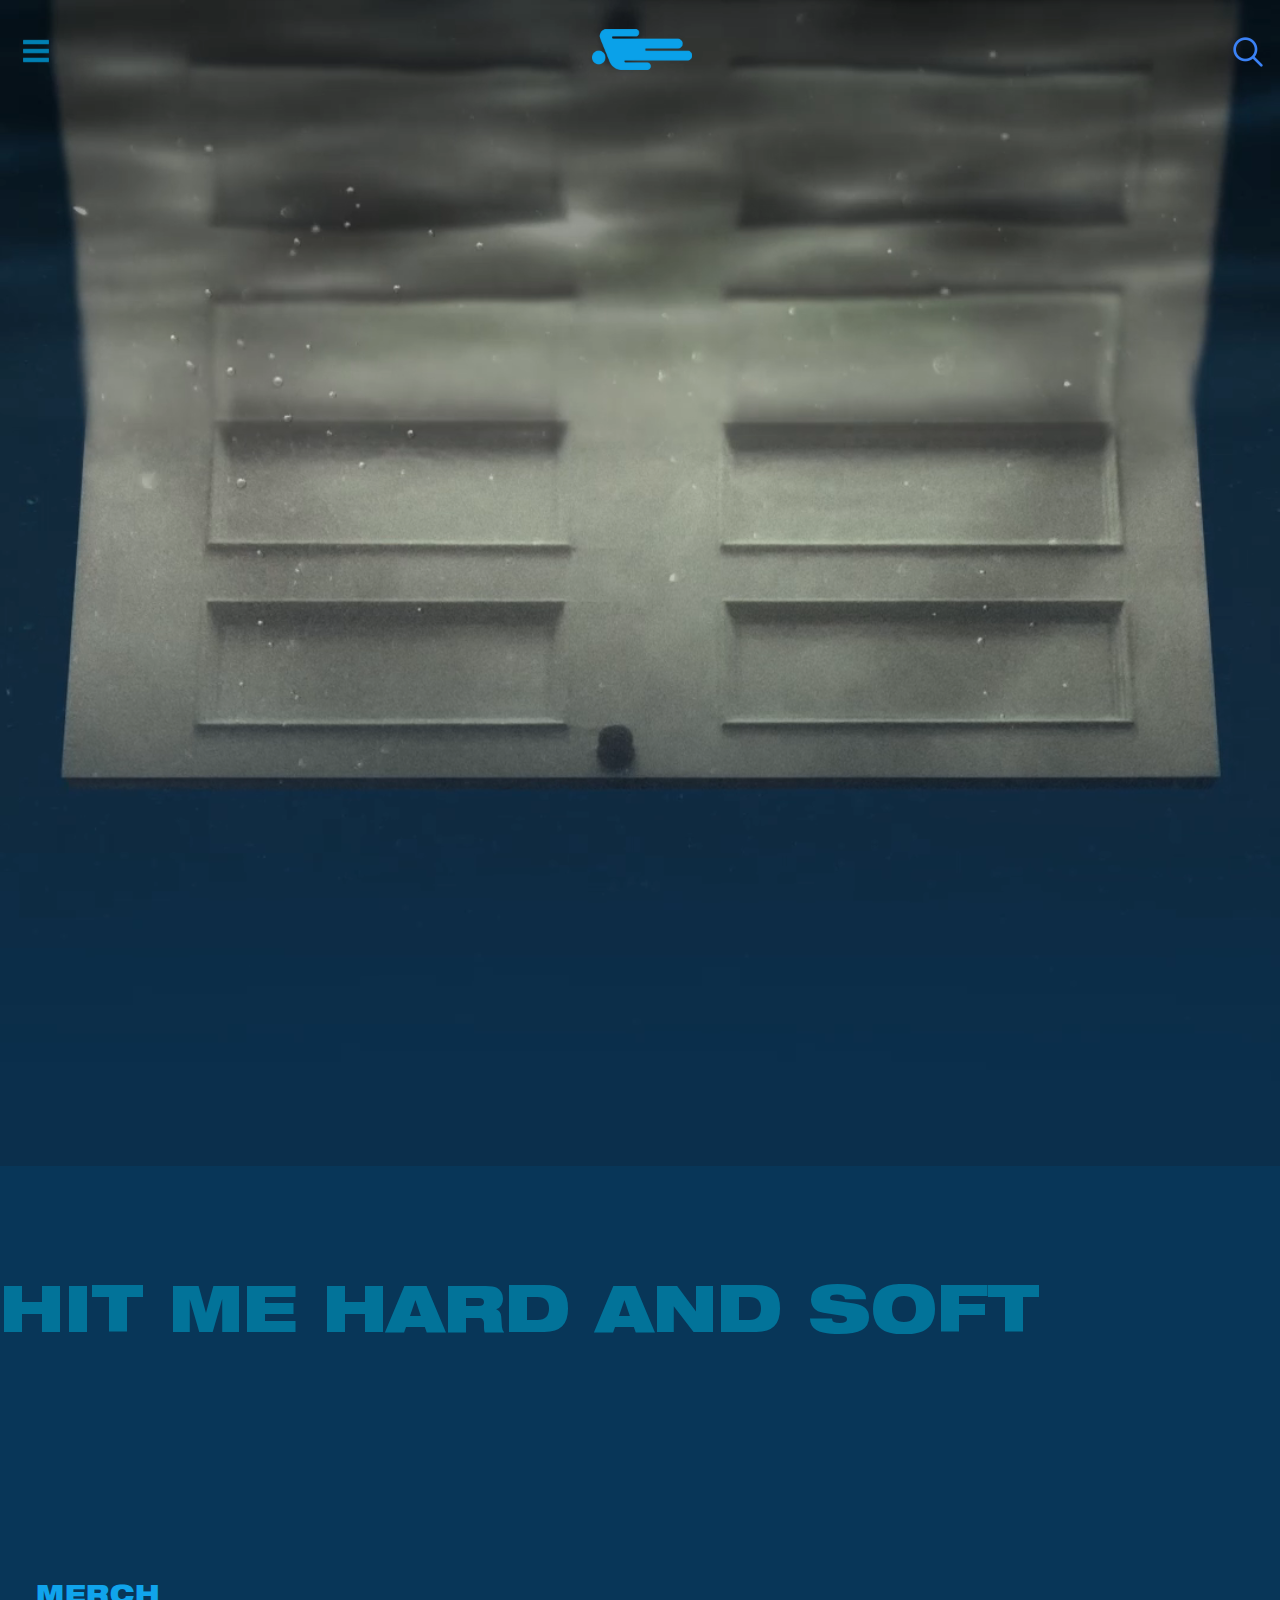
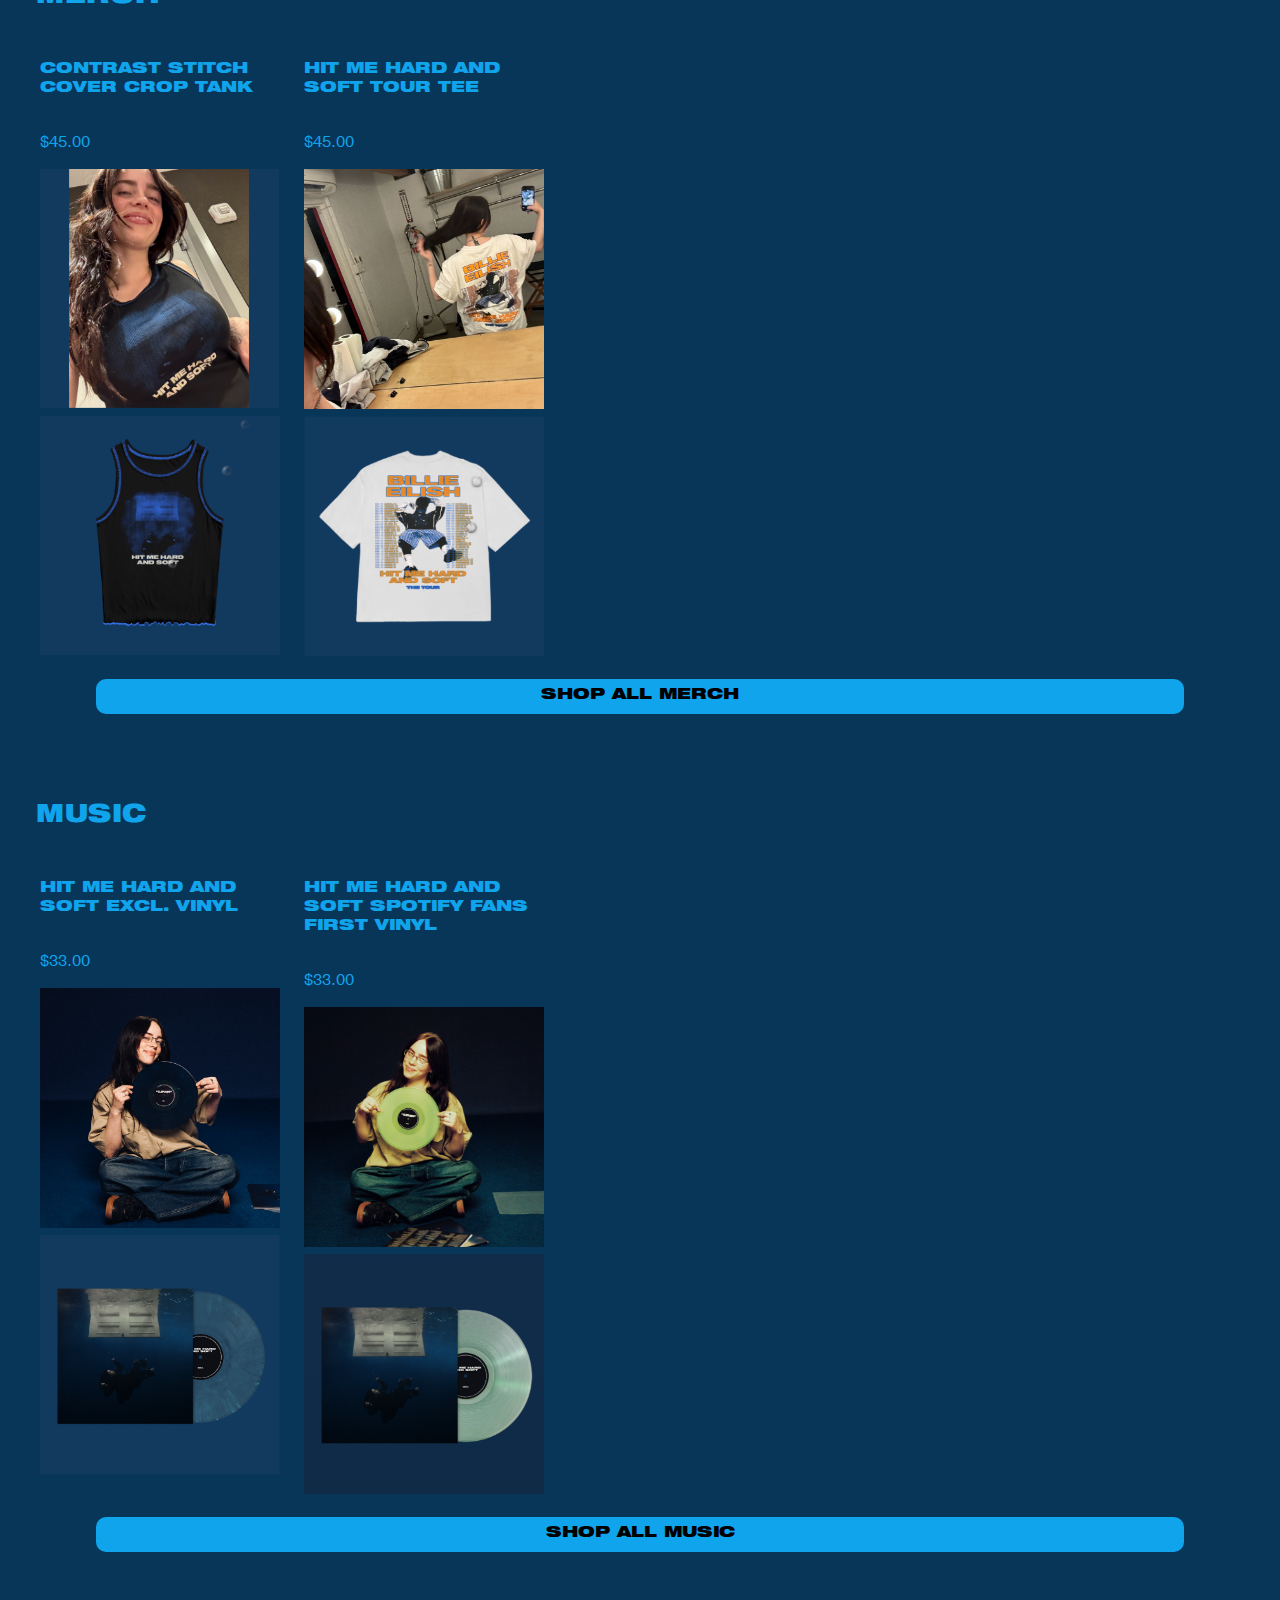
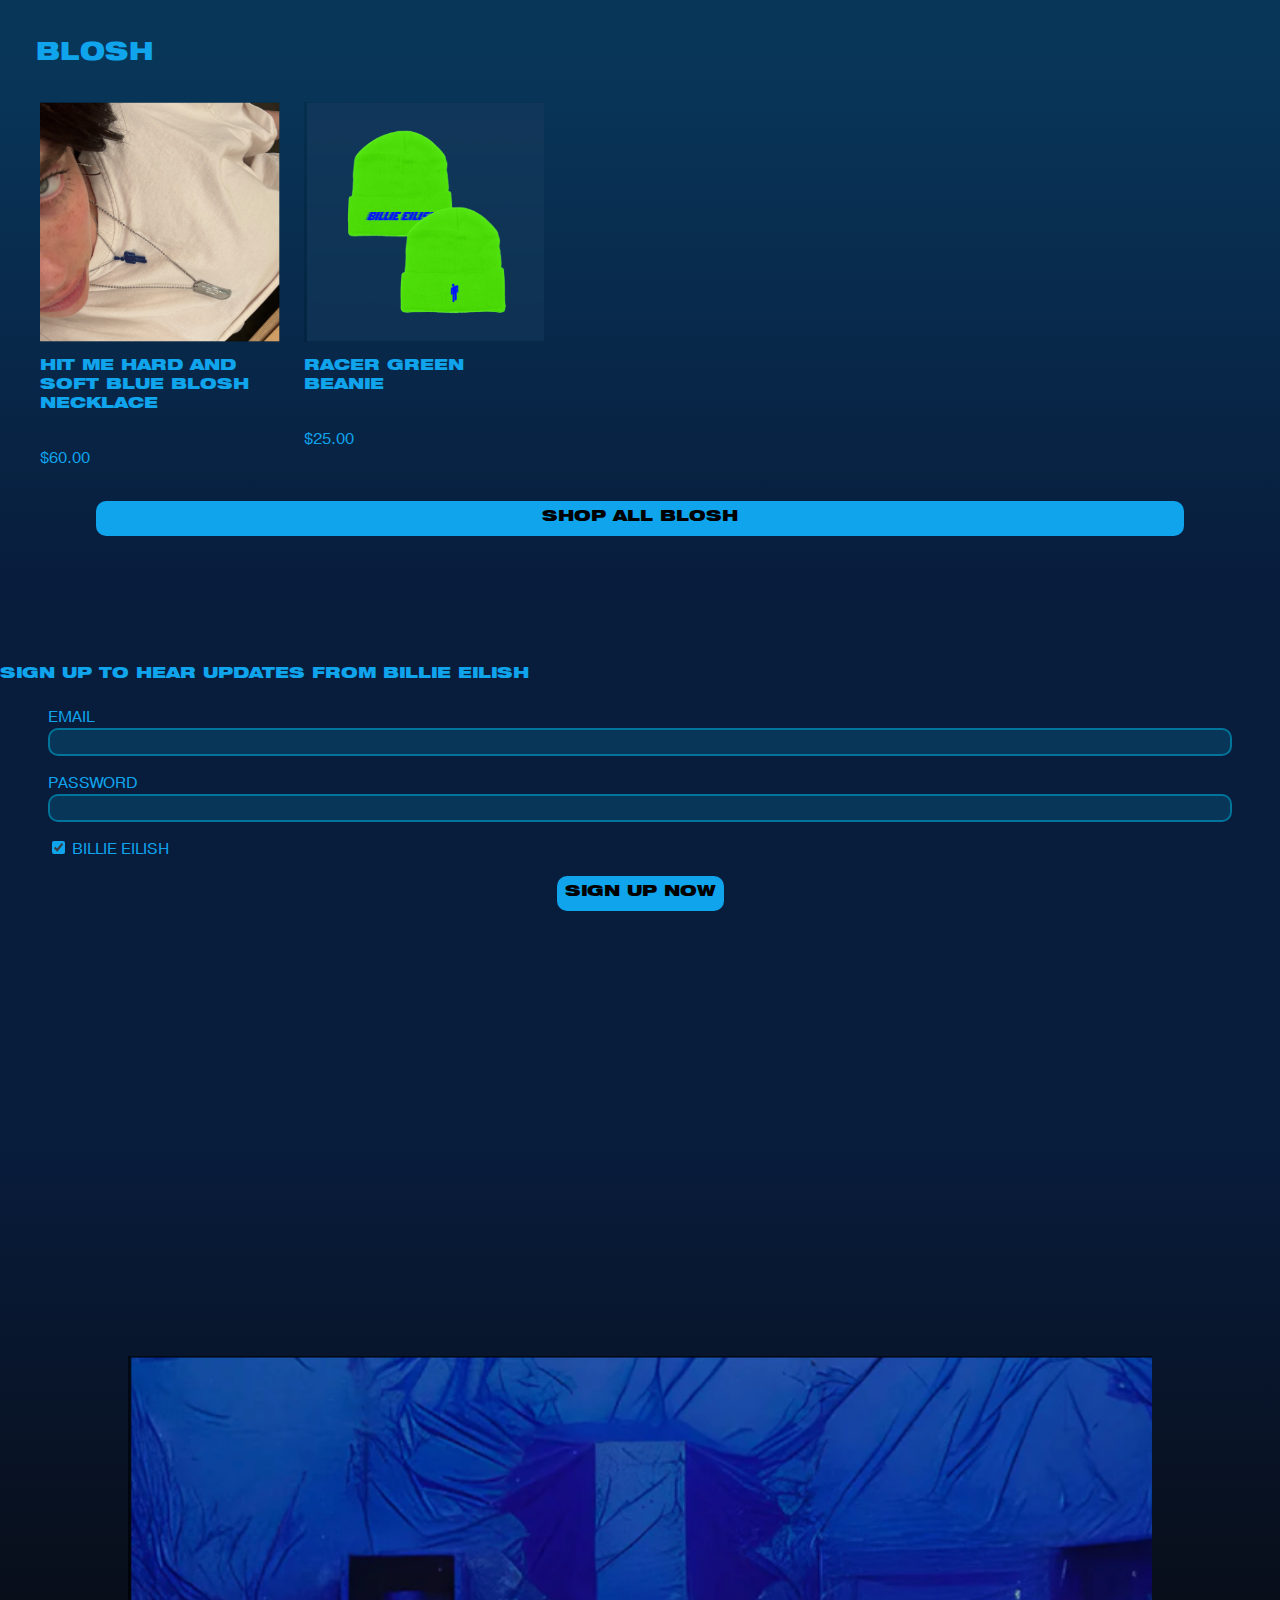
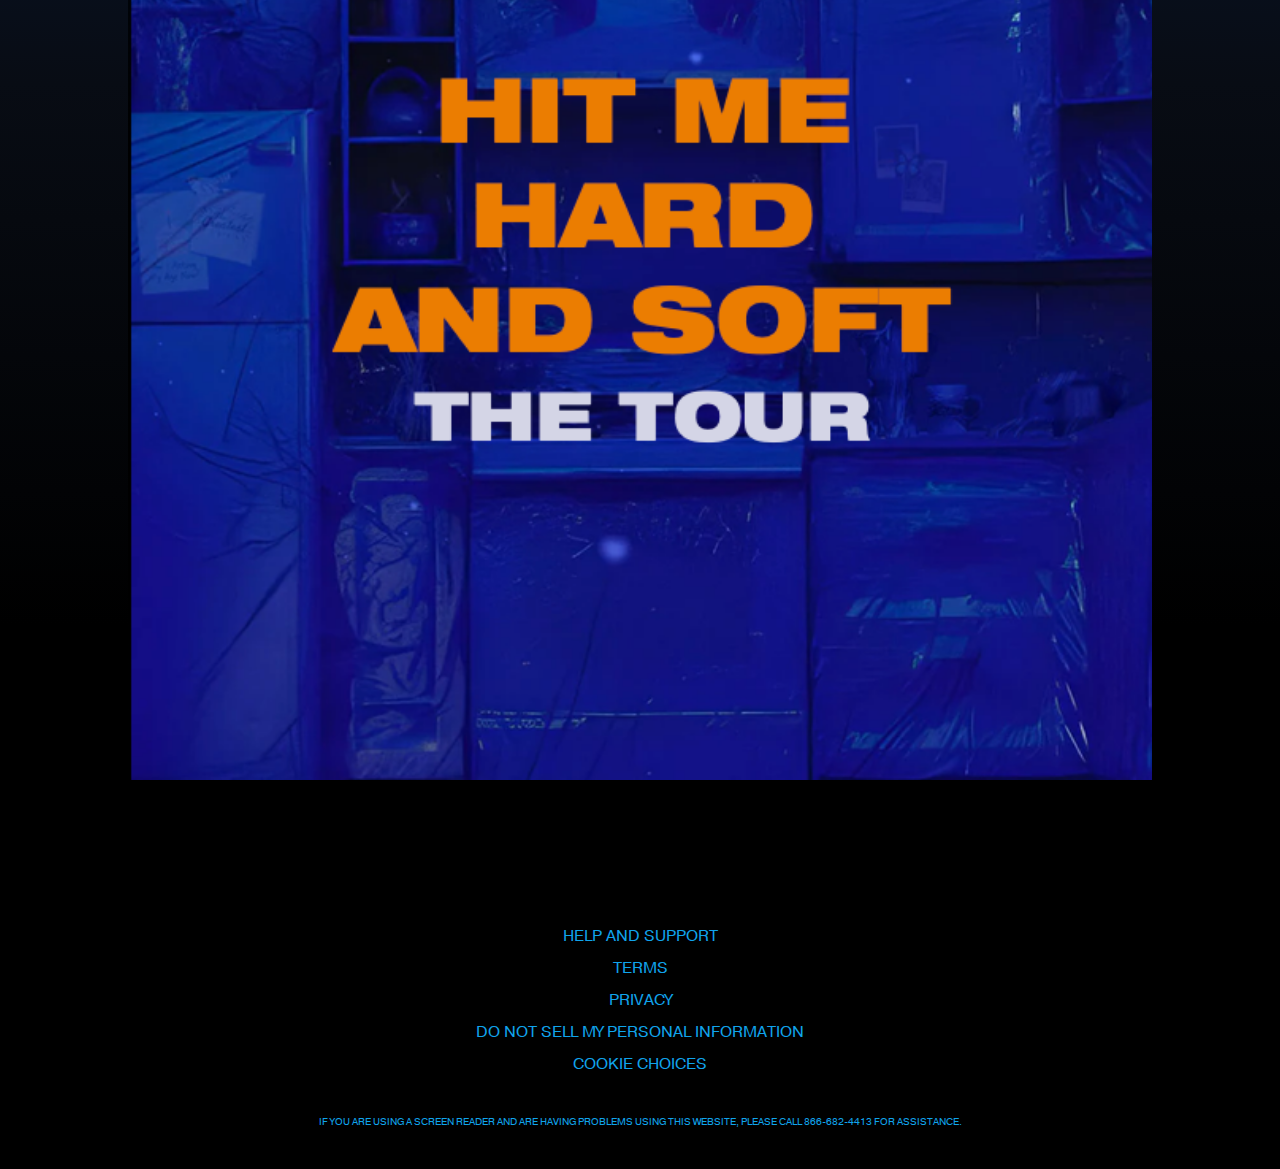
==== index.html @ c9eee94a "verbeteringen na de validator" ====
<!DOCTYPE html>
<html lang="en">
	
<head>
	<meta charset="UTF-8">
	<meta name="author" content="Giulietta Sipos">
	<meta name="viewport" content="width=device-width, initial-scale=1">
	
	<title>Billie Eilish | Store - Billie Eilish | Store</title>
	
	<link href="styles/style.css" rel="stylesheet">
	<link rel="icon" type="image/svg+xml" href="images/icons/logo2.png">
</head>

<body>
	<header>
		<a href="#"><h1> <img id="logo" src="images/icons/logo.png" alt="hello welcome to the website of billie eilish"> </h1></a>
		<button aria-hidden="true"><img src="images/icons/hamburger.png" alt="hamburger" /></button>
		<nav>
			 <button aria-hidden="true"><img src="images/icons/close.png" alt="close" /></button>
			 <ul>
				<li><a class="active">merch</a></li>
				<li><a class="#">music</a></li>
				<li><a class="#">collections</a></li>
				<li><a class="#">billie x nike</a></li>
				<li><a class="#">sustainability</a></li>
				<li><a class="#">tour</a></li>
				<li><a class="#">billie's kitchen</a></li>
				<li><a class="#">more</a></li>
				<li><a class="#">login</a></li>
				<li><a class="#">create account</a></li>
			 </ul>
		</nav>
		<a href="#"><img aria-hidden="true" src="images/icons/search.png" alt="search icon"/></a>
	</header>


	<main>
		<section>
    		<video autoplay loop muted>
      			<source src="images/doorbackground.mp4" type="video/mp4">
    		</video>
  		</section>
		<h5>hit me hard and soft</h5>

		<section>
			<h2>merch</h2>
			<ul>
				<li>
					<h3>contrast stitch cover crop tank</h3>
					<p>$45.00</p>
					<a href="#"><img src="images/tanktop.png" alt="selfie billie with shirt"></a>
					<a href="#"><img src="images/solo/tanktopsolo.png" alt="selfie billie with shirt"></a>
				</li>

				<li>
					<h3>hit me hard and soft tour tee</h3>
					<p>$45.00</p>
					<a href="#"><img src="images/hitmeshirt.png" alt="selfie billie with shirt"></a>
					<a href="#"><img src="images/solo/hitmeshirtsolo.png" alt="selfie billie with shirt"></a>
				</li>
			</ul>

			<a href="#"><strong>shop all merch</strong></a>
		</section>

		<section>
			<h2>music</h2>
			<ul>
				<li>
					<h3>hit me hard and soft excl. vinyl</h3>
					<p>$33.00</p>
					<a href="#"><img src="images/exclvinyl.png" alt="billie holding a vinyl"></a>
					<a href="#"><img src="images/solo/exclvinylsolo.png" alt="billie holding a vinyl"></a>
				</li>
				
				<li>
					<h3>hit me hard and soft spotify fans first vinyl</h3>
					<p>$33.00</p>
					<a href="#"><img src="images/spotifyvinyl.png" alt="selfie billie with shirt"></a>
					<a href="#"><img src="images/solo/spotifyvinylsolo.png" alt="selfie billie with shirt"></a>
				</li>
			</ul>

			<a href="#"><strong>shop all music</strong></a>
		</section>

		<section>
			<h2>blosh</h2>
			<ul>
				<li>
					<h3>hit me hard and soft blue blosh necklace</h3>
					<p>$60.00</p>
					<img src="images/bluebloshnecklace.png" alt="selfie of billie eilish with a necklace">
					<img src="images/solo/bluenecklacesolo.png" alt="necklace">
				</li>

				<li>
					<h3>racer green beanie</h3>
					<p>$25.00</p>
					<img src="images/greenbeanie.png" alt="selfie billie with shirt">
					<img src="images/greenbeanie.png" alt="selfie billie with shirt">
				</li>
			</ul>
				
			<a href="#"><strong>shop all blosh</strong></a>
		</section>

		<section> 
			<h4>sign up to hear updates from billie eilish</h4>
			<form>
				<label for="username">
					Email
					<input type="text" id="username">
				</label> 
				
				<label for="password">
					Password
					<input type="password" id="password">
				</label>

				<label for="news">
					<input type="checkbox" id="news" value="news" checked>
					Billie Eilish
				</label>
			</form>
		</section>

		<section>
			<a href="#"><strong>sign up now</strong></a>
		</section>
			
		<section>
    		<video autoplay loop muted>
      			<source src="images/billiebackground.mp4" type="video/mp4">
   			</video>
		</section>

		<section>
			<img src="images/tourimage.png" alt="buy tour tickets">
		</section>
	</main>	

		<footer>
			<ul>
				<li>help and support</li>
				<li>terms</li>
				<li>privacy</li>
				<li>do not sell my personal information</li>
				<li>cookie choices</li>
			</ul>

			<p>If you are using a screen reader and are having problems using this website, please call 866-682-4413 for assistance.</p>
		</footer>

	<script defer src="scripts/script.js"></script>
</body>

</html>
---- styles/style.css ----
/*********************************************************/
/* ------------------------ FONT ----------------------- */
/*********************************************************/

@font-face {
  /* Equity A text - regular */
  font-family: 'billiefont';
  src: url("../fonts/font.woff") format('woff');
  font-weight: normal;
  font-style: normal;
}

@font-face {
  /* Equity A text - regular */
  font-family: 'billiefont2';
  src: url("../fonts/billiefont2.woff") format('woff');
  font-weight: normal;
  font-style: normal;
}





/*********************************************************/
/* ---------------------- CURSOR ----------------------- */
/*********************************************************/

@keyframes bubbel-ani {
  to {
    translate: 0 -40vw;
    opacity: 0;
  }
}

.cursor-trail {
  position: absolute;
  pointer-events: none;
  width: 10px;
  /* Adjust the size of the trail */
  height: 10px;
  opacity: 0.5;

  animation: bubbel-ani 1.5s ease-out forwards;
}







/**********************************************************/
/* ------------------- CSS REMEDY ----------------------- */
/*********************************************************/

*, *::after, *::before {
  box-sizing: border-box;  
}






/*********************************************************/
/* ----------------- CUSTOM PROPERTIES ----------------- */
/*********************************************************/

:root {
  /* --------------------------LIGHT/DARK MODE------------------------------ */
  color-scheme:light dark;

  --accent-color:var(--color-theme);
  /* ----------------------------------------------------------------------- */

	--color-text: #10a4ec;
	--color-background:#083659;

	--general-color: black;
	--header-gradient: linear-gradient(transparent, transparent);
	--menu-gradient: linear-gradient(black, black);
	/* --button-color:#fff; */
	--button-background: transparent;

  /* --------shop buttons------- */
  --color-shop: black;
  --color-shop-button: #10a4ec;

  --color-border:#027399;
  --whiteSpace: 1em;

}





/*********************************************************/
/* ---------------------- HEADER ----------------------- */
/*********************************************************/

header {
  min-height: 4em;
  padding: 0 1em;
  line-height: 1;
  
  display: flex;
  justify-content: space-between;
  align-items: center;

  position: fixed;
  z-index: 10;
  background: transparent; /* transparent background to show the video */
  color: white;

  top: 0;
  left: 0;
  right: 0;
}

header a {
  padding: 0.5em 0;
  color: var(--color-text);
  text-decoration: none;
}

header > a:first-of-type {
  display: grid;
  grid-template-columns: min-content min-content;
  grid-gap: 0.25em;
  align-items: center;
}

header > a:first-of-type img {
  height: 3em;
}

header button {
  padding: 0.5em;
  display: flex;
  align-items: center;
  gap: 0.25em;
  
  appearance: none;
  background-color: var(--button-background);
  border: none;
  border-radius: 0.25em; 

  margin-bottom: 0.5em;
}

header button img {
  height: 2em;
}

header > button {
  order: -1;
}

#logo {
  width: 100.66px;
  height: 40.93px;
}

/* -------- LINK TO ICON ---------- */

header > a:last-of-type img {
  width: auto;
  height: 2em;
}

nav button {
 justify-self: start;
}


/* -------------- NAV  -------------*/
nav {
  padding: 1em;
  
  display: grid;
  align-content: start;
  gap: 1em;
  
  background-image: var(--menu-gradient);
  
  position: fixed;
  left: 0;
  right: 0;
  top: 0;
  bottom: 0;
/*   inset:0; */

  translate:-100%;
  transition:1s;
  
}

/* ----------- SHOW MENU -------------*/

nav.toonMenu {
  translate: 0;
}

nav ul { 
  margin: 0; 
  padding: 0;
  list-style: none;
}

nav a {
  display: flex;
}





/*********************************************************/
/* ------------------------ BODY ----------------------- */
/*********************************************************/

body {
	color: var(--color-text);
	background-color: var(--color-background);
	text-transform: uppercase;
	font-family: 'billiefont';
  margin: 0;
  background-image: linear-gradient(#083658, #083658, #083658, #083658, #083659, #083659, #083659, #081c3c, #081c3c, #080c14, black, black);
}

main section h2 {
  padding-top: 5em;
  padding-left: 1.5em;
  padding-bottom: .5em;
}

section:nth-of-type(8) img {
  width: 100%;
  padding: 10%;
}


h5 {
  color: var(--color-border);
  font-size: 4em;
  text-align: center;
  display: flex;
}





/*********************************************************/
/* --------------------- CAROUSSEL --------------------- */
/*********************************************************/
/* ---------------------- MERCH ------------------------*/

/* ---------------------- MERCH ------------------------*/

/* ----------- MERCH TEXT -------------*/

section:nth-of-type(2) ul {
  overflow: auto;
  scrollbar-width: none;
  display: flex;
  list-style-type: none;
  gap: 1.5em;
}

section:nth-of-type(2) ul li {
  width: 15em;
  display: flex;
  flex-direction: column;
}

section:nth-of-type(2) ul li h3 {
  font-size: 1em;
}

section:nth-of-type(2) ul li p {
  font-size: 1em;
  font-family: 'billiefont2';
}


/* ----------- MERCH IMAGES -------------*/

section:nth-of-type(2) img {
  width: 100%;
  height: 15em;
  object-fit: cover;
  order: -2;
}

section:nth-of-type(2) img:nth-of-type(2) {
  display: none;
}

section:nth-of-type(2) ul li:hover {
  img:nth-of-type(1) {
    display: none;
  }

  img:nth-of-type(2) {
    display: block;
  }
}

/* ----------- MERCH BUTTON -------------*/

section:nth-of-type(2)>a {
  position: absolute;
  left: 6em;
  right: 6em;
  text-align: center;

  color: var(--color-shop);
  background-color: var(--color-shop-button);
  padding: .5em;
  text-decoration: none;
  border-radius: 10px;
}

section:nth-of-type(2)>a:hover {
  color: var(--color-shop-button);
  border: 1px solid var(--color-shop-button);
  background-color: var(--color-background);
}

/* ---------------------- MUSIC ------------------------*/

/* ----------- MUSIC TEXT -------------*/

section:nth-of-type(3) ul {
  overflow: auto;
  scrollbar-width: none;
  display: flex;
  list-style-type: none;
  gap: 1.5em;
}

section:nth-of-type(3) ul li {
  width: 15em;
  display: flex;
  flex-direction: column;
}

section:nth-of-type(3) ul li h3 {
  font-size: 1em;
}

section:nth-of-type(3) ul li p {
  font-size: 1em;
  font-family: 'billiefont2';
}


/* ----------- MUSIC IMAGES -------------*/

section:nth-of-type(3) img {
  width: 100%;
  height: 15em;
  object-fit: cover;
  order: -1;
}

section:nth-of-type(3) img:nth-of-type(2) {
  display: none;
}

/* geneste code voor de hover */
section:nth-of-type(3) ul li:hover {
  img:nth-of-type(1) {
    display: none;
  }

  img:nth-of-type(2) {
    display: block;
  }
}


/* ----------- MUSIC BUTTON -------------*/

section:nth-of-type(3)>a {
  position: absolute;
  left: 6em;
  right: 6em;
  text-align: center;

  color: var(--color-shop);
  background-color: var(--color-shop-button);
  padding: .5em;
  text-decoration: none;
  border-radius: 10px;
}

section:nth-of-type(3) > a:hover {
  color: var(--color-shop-button);
  border: 1px solid var(--color-shop-button);
  background-color: var(--color-background);
}




/* ---------------------- BLOSH ------------------------*/

/* ----------- BLOSH TEXT -------------*/

section:nth-of-type(4) ul {
  overflow: auto;
  scrollbar-width: none;
  display: flex;
  list-style-type: none;
  gap: 1.5em;
}

section:nth-of-type(4) ul li {
  width: 15em;
  display: flex;
  flex-direction: column;
}

section:nth-of-type(4) ul li h3 {
  font-size: 1em;
}

section:nth-of-type(4) ul li p {
  font-size: 1em;
  font-family: 'billiefont2';
}


/* ----------- BLOSH IMAGES -------------*/

section:nth-of-type(4) img {
  width: 100%;
  height: 15em;
  object-fit: cover;
  order: -1;
}

section:nth-of-type(4) img:nth-of-type(2) {
  display: none;
}

/* geneste code voor de hover */
section:nth-of-type(4) ul li:hover {
  img:nth-of-type(1) {
    display: none;
  }

  img:nth-of-type(2) {
    display: block;
  }
}


/* ---------- BLOSH BUTTON -------------*/

section:nth-of-type(4)>a {
  position: absolute;
  left: 6em;
  right: 6em;
  text-align: center;

  color: var(--color-shop);
  background-color: var(--color-shop-button);
  padding: .5em;
  text-decoration: none;
  border-radius: 10px;
}

section:nth-of-type(4)>a:hover {
  color: var(--color-shop-button);
  border: 1px solid var(--color-shop-button);
  background-color: #083658;
}



/*********************************************************/
/* ------------------------ FORM ----------------------- */
/*********************************************************/

/* --------------------- FORM STYLING ------------------------*/

input:checked {
  accent-color: var(--color-shop-button);
}

form {
  width: 100%;
  padding-left: 3em;
  padding-right: 3em;
  font-family: 'billiefont2';
}

label {
  display: block;
}

input {
  border-style: solid;
  border-width: 2px;
  border-color: var(--color-border);
  border-radius: 10px;
  font: inherit;
  color: inherit;
}

input[type="text"],
input[type="password"] {
  width: 100%;
  margin-bottom: var(--whiteSpace);
  appearance: none;
  background-color: var(--color-background);
  outline: none;
}

/* --------------------- FORM TEXT ------------------------*/

section:nth-of-type(5) h4 {
  padding-top: 10em;
  text-align: center;
  display: flex;
}

section:nth-of-type(6) {
  display: flex;
  justify-content: center;
  padding-top: 1em;
}

section:nth-of-type(6) a {
  color: var(--color-shop);
  background-color: var(--color-shop-button);
  padding: .5em;
  text-decoration: none;
  border-radius: 10px;
}

section:nth-of-type(6) a:hover {
    color: var(--color-shop-button);
    border: 1px solid var(--color-shop-button);
    background-color: #081c3c;
}





/*********************************************************/
/* ----------------------- FOOTER ---------------------- */
/*********************************************************/

footer ul{
  padding: 0;
  margin: 0;
}

footer ul li {
  font-family: 'billiefont2';
  list-style-type: none;
  padding: 0;
  margin: 0;
  text-align: center;

  display: block;
  margin: 10px 0;
  
}

footer p {
  font-family: 'billiefont2';
  font-size: 10px;

  display: block;
  text-align: center;

  padding: 3em;
  margin: 10px, 0;

}





/*********************************************************/
/* ------------------- BACKGROUND VIDEO ---------------- */
/*********************************************************/

main section:nth-of-type(1) video {
  width: 100%;
  height: auto;
  left: 0;
  z-index: -1;
  object-fit: cover;
}

main section:nth-of-type(7) video {
  width: 100%;
  height: auto;
  left: 0;
  z-index: -1;
  object-fit: cover;
  padding-top: 10em;
}
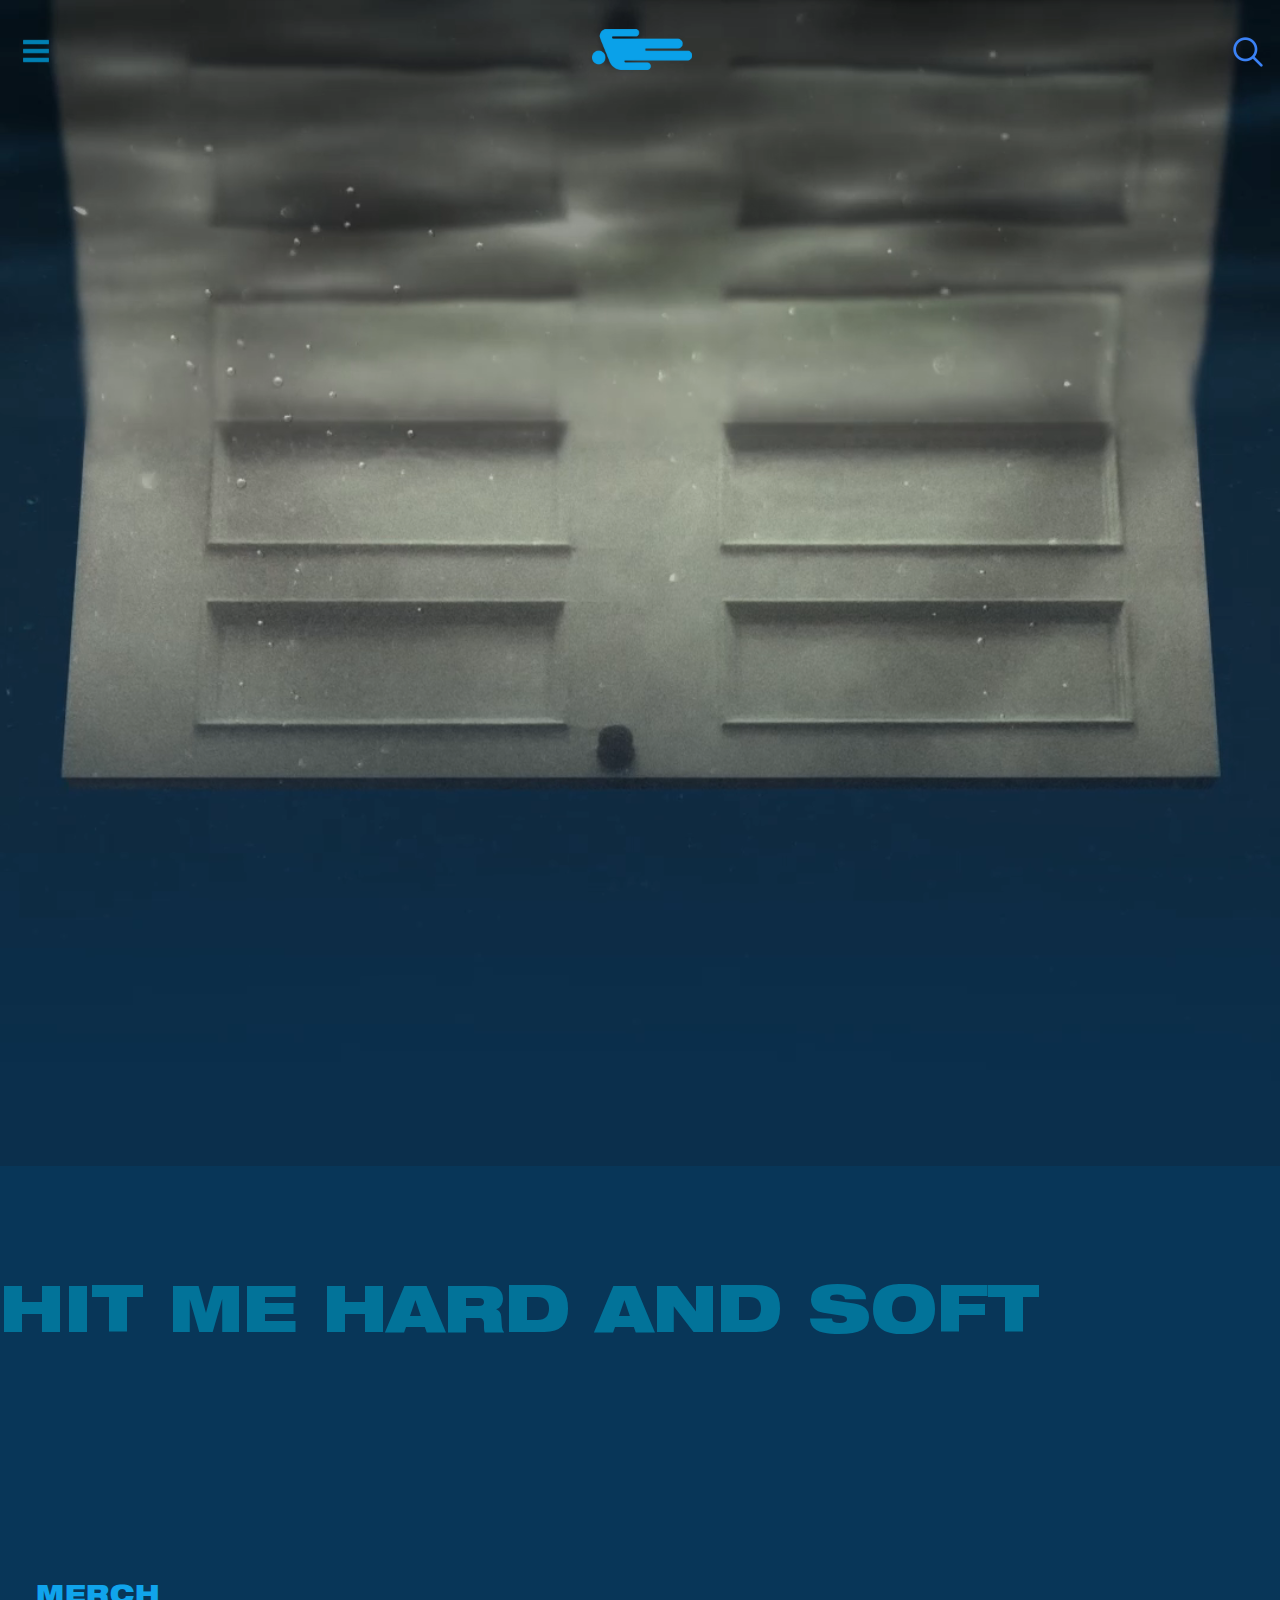
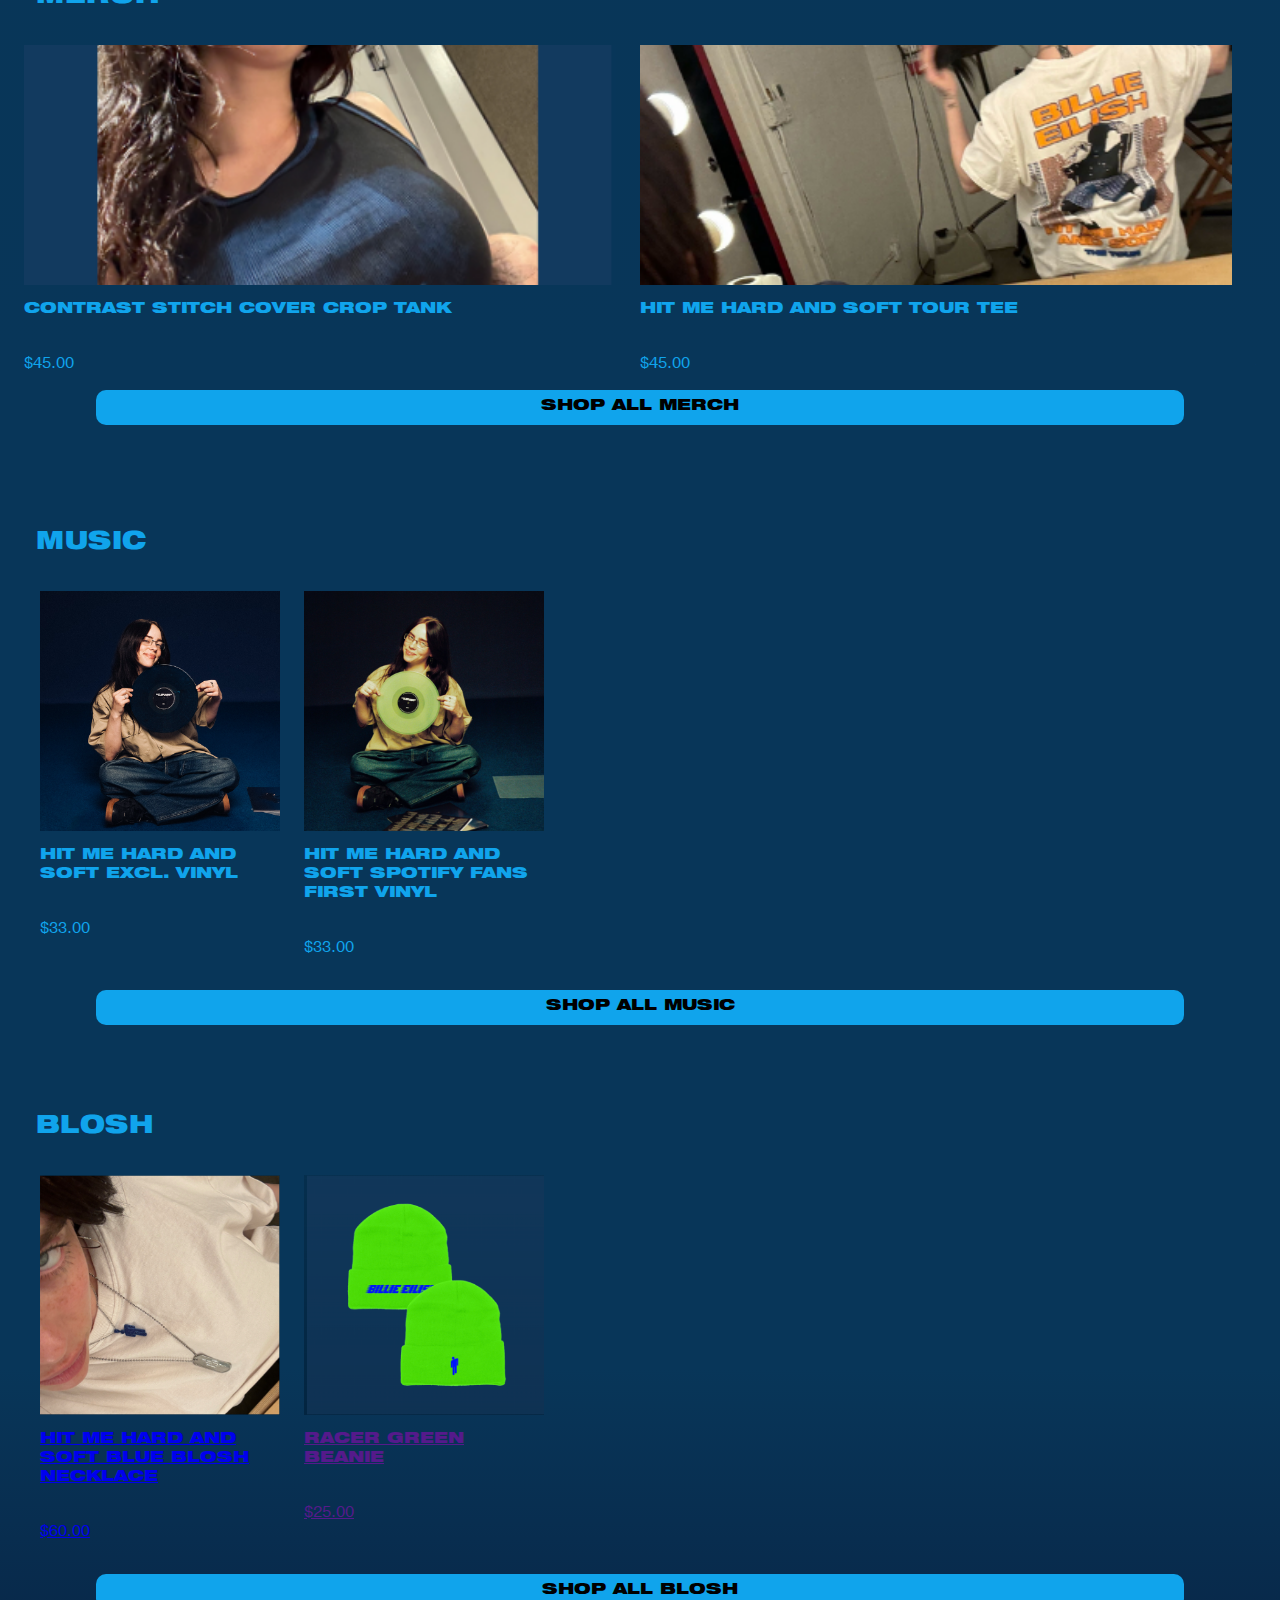
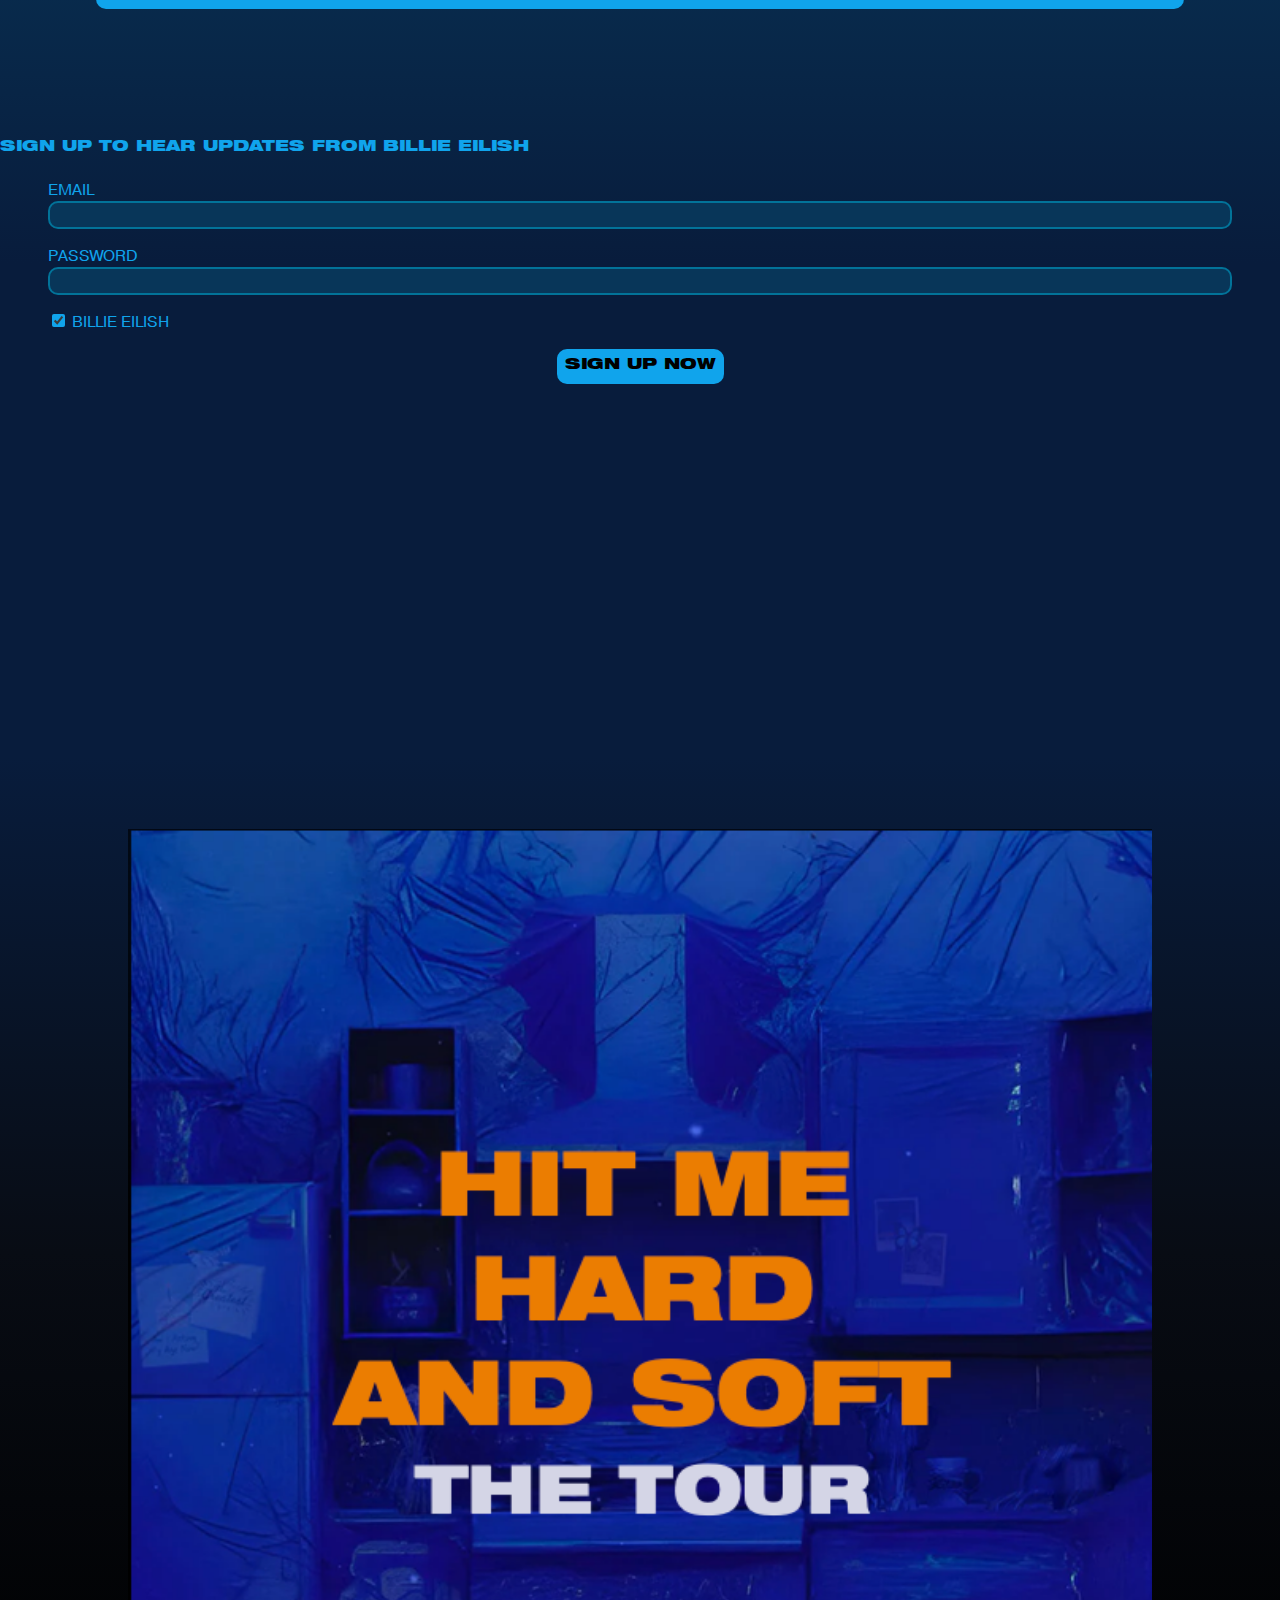
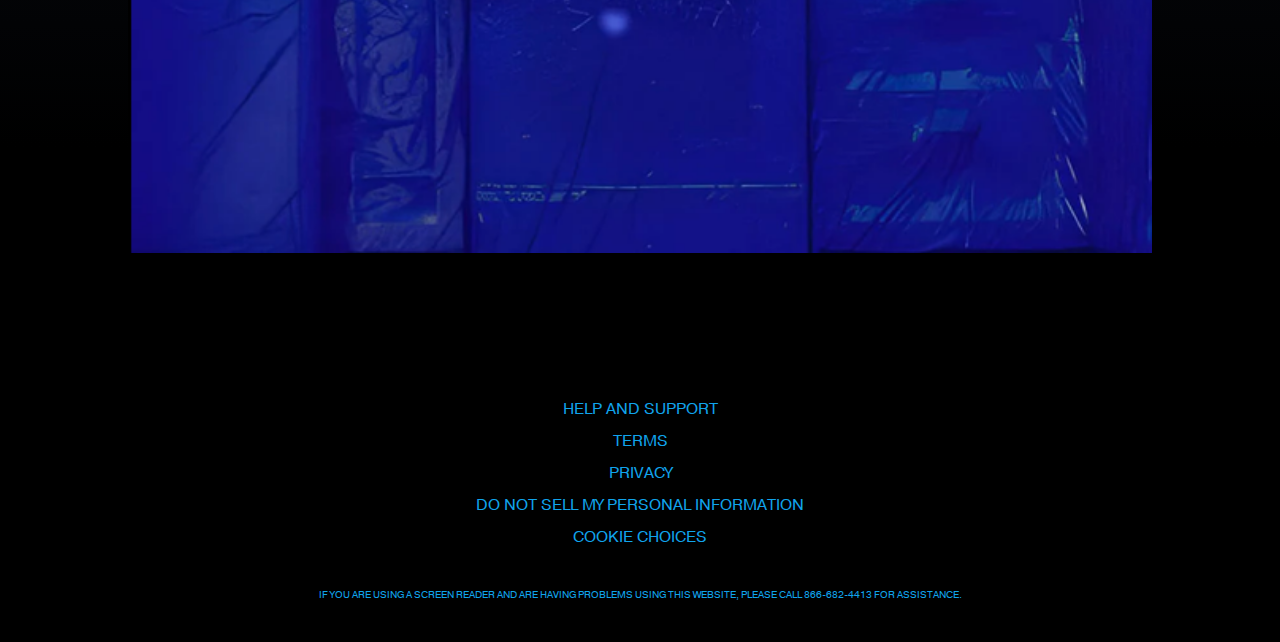
==== commit 1558a342: "updates" ====
--- a/index.html
+++ b/index.html
@@ -46,18 +46,58 @@
 		<section>
 			<h2>merch</h2>
 			<ul>
-				<li>
-					<h3>contrast stitch cover crop tank</h3>
-					<p>$45.00</p>
-					<a href="#"><img src="images/tanktop.png" alt="selfie billie with shirt"></a>
-					<a href="#"><img src="images/solo/tanktopsolo.png" alt="selfie billie with shirt"></a>
-				</li>
-
-				<li>
-					<h3>hit me hard and soft tour tee</h3>
-					<p>$45.00</p>
-					<a href="#"><img src="images/hitmeshirt.png" alt="selfie billie with shirt"></a>
-					<a href="#"><img src="images/solo/hitmeshirtsolo.png" alt="selfie billie with shirt"></a>
+				<li id="cs_slide1">
+					<a>
+						<h3>contrast stitch cover crop tank</h3>
+						<p>$45.00</p>
+						<img src="images/tanktop.png" alt="selfie billie with shirt">
+						<img src="images/solo/tanktopsolo.png" alt="selfie billie with shirt">
+					</a>
+				</li>
+
+				<li id="cs_slide2">
+					<a>
+						<h3>hit me hard and soft tour tee</h3>
+						<p>$45.00</p>
+						<img src="images/hitmeshirt.png" alt="selfie billie with shirt">
+						<img src="images/solo/hitmeshirtsolo.png" alt="selfie billie with shirt">
+					</a>
+				</li>
+
+				<li id="cs_slide3">
+					<a>
+						<h3>blue & red zip hoodie</h3>
+						<p>$110.00</p>
+						<img src="images/sweater.png" alt="selfie billie with shirt">
+						<img src="images/solo/sweatersolo.png" alt="selfie billie with shirt">
+					</a>
+				</li>
+
+				<li id="cs_slide4">
+					<a>
+						<h3>hit me hard and soft slide belt</h3>
+						<p>$30.00</p>
+						<img src="images/belt.png" alt="selfie billie with shirt">
+						<img src="images/solo/beltsolo.png" alt="selfie billie with shirt">
+					</a>
+				</li>
+
+				<li id="cs_slide5">
+					<a>
+						<h3>hfalling ribbed crop tank</h3>
+						<p>$45.00</p>
+						<img src="images/top.png" alt="selfie billie with shirt">
+						<img src="images/solo/shirtsolo.png" alt="selfie billie with shirt">
+					</a>
+				</li>
+
+				<li id="cs_slide6">
+					<a>
+						<h3>hfalling ribbed crop tank</h3>
+						<p>$45.00</p>
+						<img src="images/top.png" alt="selfie billie with shirt">
+						<img src="images/solo/shirtsolo.png" alt="selfie billie with shirt">
+					</a>
 				</li>
 			</ul>
 
@@ -68,17 +108,21 @@
 			<h2>music</h2>
 			<ul>
 				<li>
-					<h3>hit me hard and soft excl. vinyl</h3>
-					<p>$33.00</p>
-					<a href="#"><img src="images/exclvinyl.png" alt="billie holding a vinyl"></a>
-					<a href="#"><img src="images/solo/exclvinylsolo.png" alt="billie holding a vinyl"></a>
+					<a>
+						<h3>hit me hard and soft excl. vinyl</h3>
+						<p>$33.00</p>
+						<img src="images/exclvinyl.png" alt="billie holding a vinyl">
+						<img src="images/solo/exclvinylsolo.png" alt="billie holding a vinyl">
+					</a>
 				</li>
 				
 				<li>
-					<h3>hit me hard and soft spotify fans first vinyl</h3>
-					<p>$33.00</p>
-					<a href="#"><img src="images/spotifyvinyl.png" alt="selfie billie with shirt"></a>
-					<a href="#"><img src="images/solo/spotifyvinylsolo.png" alt="selfie billie with shirt"></a>
+					<a>
+						<h3>hit me hard and soft spotify fans first vinyl</h3>
+						<p>$33.00</p>
+						<img src="images/spotifyvinyl.png" alt="selfie billie with shirt">
+						<img src="images/solo/spotifyvinylsolo.png" alt="selfie billie with shirt">
+					</a>
 				</li>
 			</ul>
 
@@ -89,17 +133,21 @@
 			<h2>blosh</h2>
 			<ul>
 				<li>
-					<h3>hit me hard and soft blue blosh necklace</h3>
-					<p>$60.00</p>
-					<img src="images/bluebloshnecklace.png" alt="selfie of billie eilish with a necklace">
-					<img src="images/solo/bluenecklacesolo.png" alt="necklace">
-				</li>
-
-				<li>
-					<h3>racer green beanie</h3>
-					<p>$25.00</p>
-					<img src="images/greenbeanie.png" alt="selfie billie with shirt">
-					<img src="images/greenbeanie.png" alt="selfie billie with shirt">
+					<a href="#">
+						<h3>hit me hard and soft blue blosh necklace</h3>
+						<p>$60.00</p>
+						<img src="images/bluebloshnecklace.png" alt="selfie of billie eilish with a necklace">
+						<img src="images/solo/bluenecklacesolo.png" alt="necklace">
+					</a>
+				</li>
+
+				<li>
+					<a href="">
+						<h3>racer green beanie</h3>
+						<p>$25.00</p>
+						<img src="images/greenbeanie.png" alt="selfie billie with shirt">
+						<img src="images/greenbeanie.png" alt="selfie billie with shirt">
+					</a>
 				</li>
 			</ul>
 				
--- a/styles/style.css
+++ b/styles/style.css
@@ -28,7 +28,7 @@
 
 @keyframes bubbel-ani {
   to {
-    translate: 0 -40vw;
+    transform: translate(0, -40vw);
     opacity: 0;
   }
 }
@@ -59,6 +59,9 @@
 }
 
 
+html{
+  scroll-behavior: smooth;
+}
 
 
 
@@ -192,7 +195,7 @@
   bottom: 0;
 /*   inset:0; */
 
-  translate:-100%;
+  transform: translateX(-100%);
   transition:1s;
   
 }
@@ -200,7 +203,7 @@
 /* ----------- SHOW MENU -------------*/
 
 nav.toonMenu {
-  translate: 0;
+  transform: translateX(0);
 }
 
 nav ul { 
@@ -256,28 +259,62 @@
 /*********************************************************/
 /* --------------------- CAROUSSEL --------------------- */
 /*********************************************************/
+
 /* ---------------------- MERCH ------------------------*/
 
-/* ---------------------- MERCH ------------------------*/
-
 /* ----------- MERCH TEXT -------------*/
 
 section:nth-of-type(2) ul {
-  overflow: auto;
+  overflow-x: auto;
+  overflow-y: visible;
+  position: relative;
   scrollbar-width: none;
   display: flex;
   list-style-type: none;
   gap: 1.5em;
+  margin: 0 1.5em;
+  padding: 0;
 }
 
 section:nth-of-type(2) ul li {
-  width: 15em;
+  position: relative;
+}
+
+section:nth-of-type(2) ul li a {
+  width: calc(50vw - 3em);
   display: flex;
   flex-direction: column;
+  position: relative;
+}
+section:nth-of-type(2) ul li div{
+  position:absolute;
+  top: 0;
+  left: 0;
+  width: 100%;
+  height: 100%;
+  scroll-snap-align: center;
+}
+section:nth-of-type(2) ul li div a {
+  position: absolute;
+  top: 0;
+  width: 4em;
+  height: 4em;
+  transform: translate(-50%);
+  border-radius: 50%;  outline: 0;
+  z-index: 99;
+
+}
+
+section:nth-of-type(2) ul li div a:nth-of-type(1){
+  left: 0;
+}
+section:nth-of-type(2) ul li div a:nth-of-type(2) {
+  right: -1em;
 }
 
 section:nth-of-type(2) ul li h3 {
   font-size: 1em;
+  margin-top: 16em;
 }
 
 section:nth-of-type(2) ul li p {
@@ -292,26 +329,30 @@
   width: 100%;
   height: 15em;
   object-fit: cover;
-  order: -2;
+  position: absolute;
+  transition: 1s ease-out;
+
 }
 
 section:nth-of-type(2) img:nth-of-type(2) {
-  display: none;
-}
-
-section:nth-of-type(2) ul li:hover {
-  img:nth-of-type(1) {
-    display: none;
-  }
-
-  img:nth-of-type(2) {
-    display: block;
-  }
+  opacity: 0;
+  transition: 1s ease-out;
+}
+
+/* geneste code voor de hover */
+section:nth-of-type(2) ul li:hover img:nth-of-type(1) {
+  opacity: 0;
+  transition: .3s;
+}
+
+section:nth-of-type(2) ul li:hover img:nth-of-type(2) {
+  opacity: 1;
+  transition: .3s;
 }
 
 /* ----------- MERCH BUTTON -------------*/
 
-section:nth-of-type(2)>a {
+section:nth-of-type(2) > a {
   position: absolute;
   left: 6em;
   right: 6em;
@@ -324,7 +365,7 @@
   border-radius: 10px;
 }
 
-section:nth-of-type(2)>a:hover {
+section:nth-of-type(2) > a:hover {
   color: var(--color-shop-button);
   border: 1px solid var(--color-shop-button);
   background-color: var(--color-background);
@@ -341,15 +382,16 @@
   list-style-type: none;
   gap: 1.5em;
 }
-
-section:nth-of-type(3) ul li {
+section:nth-of-type(3) ul li a {
   width: 15em;
   display: flex;
   flex-direction: column;
+  position: relative
 }
 
 section:nth-of-type(3) ul li h3 {
   font-size: 1em;
+  margin-top: 16em;
 }
 
 section:nth-of-type(3) ul li p {
@@ -364,28 +406,31 @@
   width: 100%;
   height: 15em;
   object-fit: cover;
-  order: -1;
+  position: absolute;
+  transition: 1s ease-out;
+
 }
 
 section:nth-of-type(3) img:nth-of-type(2) {
-  display: none;
+  opacity: 0;
+  transition: 1s ease-out;
 }
 
 /* geneste code voor de hover */
-section:nth-of-type(3) ul li:hover {
-  img:nth-of-type(1) {
-    display: none;
-  }
-
-  img:nth-of-type(2) {
-    display: block;
-  }
+section:nth-of-type(3) ul li:hover img:nth-of-type(1) {
+  opacity: 0;
+  transition: .3s;
+}
+
+section:nth-of-type(3) ul li:hover img:nth-of-type(2) {
+  opacity: 1;
+  transition: .3s;
 }
 
 
 /* ----------- MUSIC BUTTON -------------*/
 
-section:nth-of-type(3)>a {
+section:nth-of-type(3) > a {
   position: absolute;
   left: 6em;
   right: 6em;
@@ -419,14 +464,16 @@
   gap: 1.5em;
 }
 
-section:nth-of-type(4) ul li {
+section:nth-of-type(4) ul li a {
   width: 15em;
   display: flex;
   flex-direction: column;
+  position: relative
 }
 
 section:nth-of-type(4) ul li h3 {
   font-size: 1em;
+  margin-top: 16em;
 }
 
 section:nth-of-type(4) ul li p {
@@ -441,28 +488,30 @@
   width: 100%;
   height: 15em;
   object-fit: cover;
-  order: -1;
+  position: absolute;
+  transition: 1s ease-out;
 }
 
 section:nth-of-type(4) img:nth-of-type(2) {
-  display: none;
+  opacity: 0;
+  transition: 1s ease-out;
 }
 
 /* geneste code voor de hover */
-section:nth-of-type(4) ul li:hover {
-  img:nth-of-type(1) {
-    display: none;
-  }
-
-  img:nth-of-type(2) {
-    display: block;
-  }
+section:nth-of-type(4) ul li:hover img:nth-of-type(1) {
+  opacity: 0;
+  transition: .3s;
+}
+
+section:nth-of-type(4) ul li:hover img:nth-of-type(2) {
+  opacity: 1;
+  transition: .3s;
 }
 
 
 /* ---------- BLOSH BUTTON -------------*/
 
-section:nth-of-type(4)>a {
+section:nth-of-type(4) > a {
   position: absolute;
   left: 6em;
   right: 6em;
@@ -583,7 +632,7 @@
   text-align: center;
 
   padding: 3em;
-  margin: 10px, 0;
+  margin: 10px 0;
 
 }
 
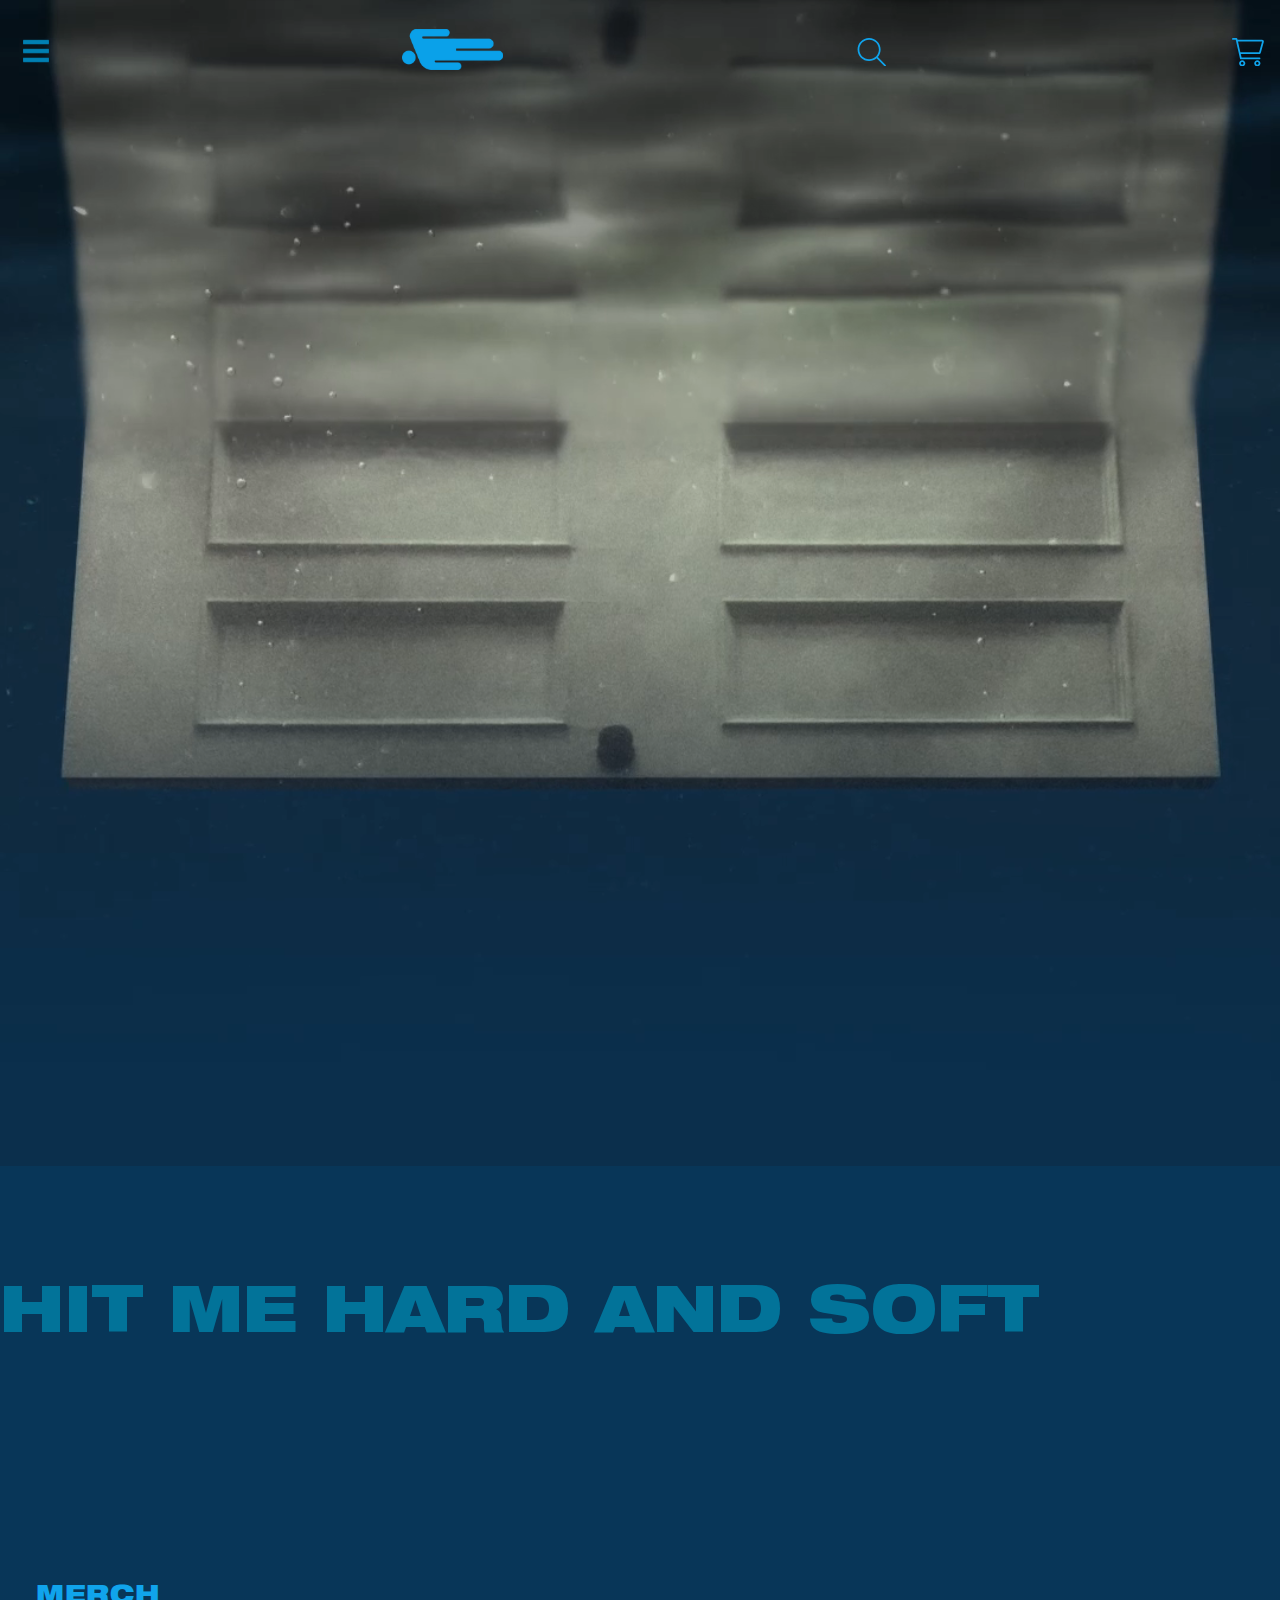
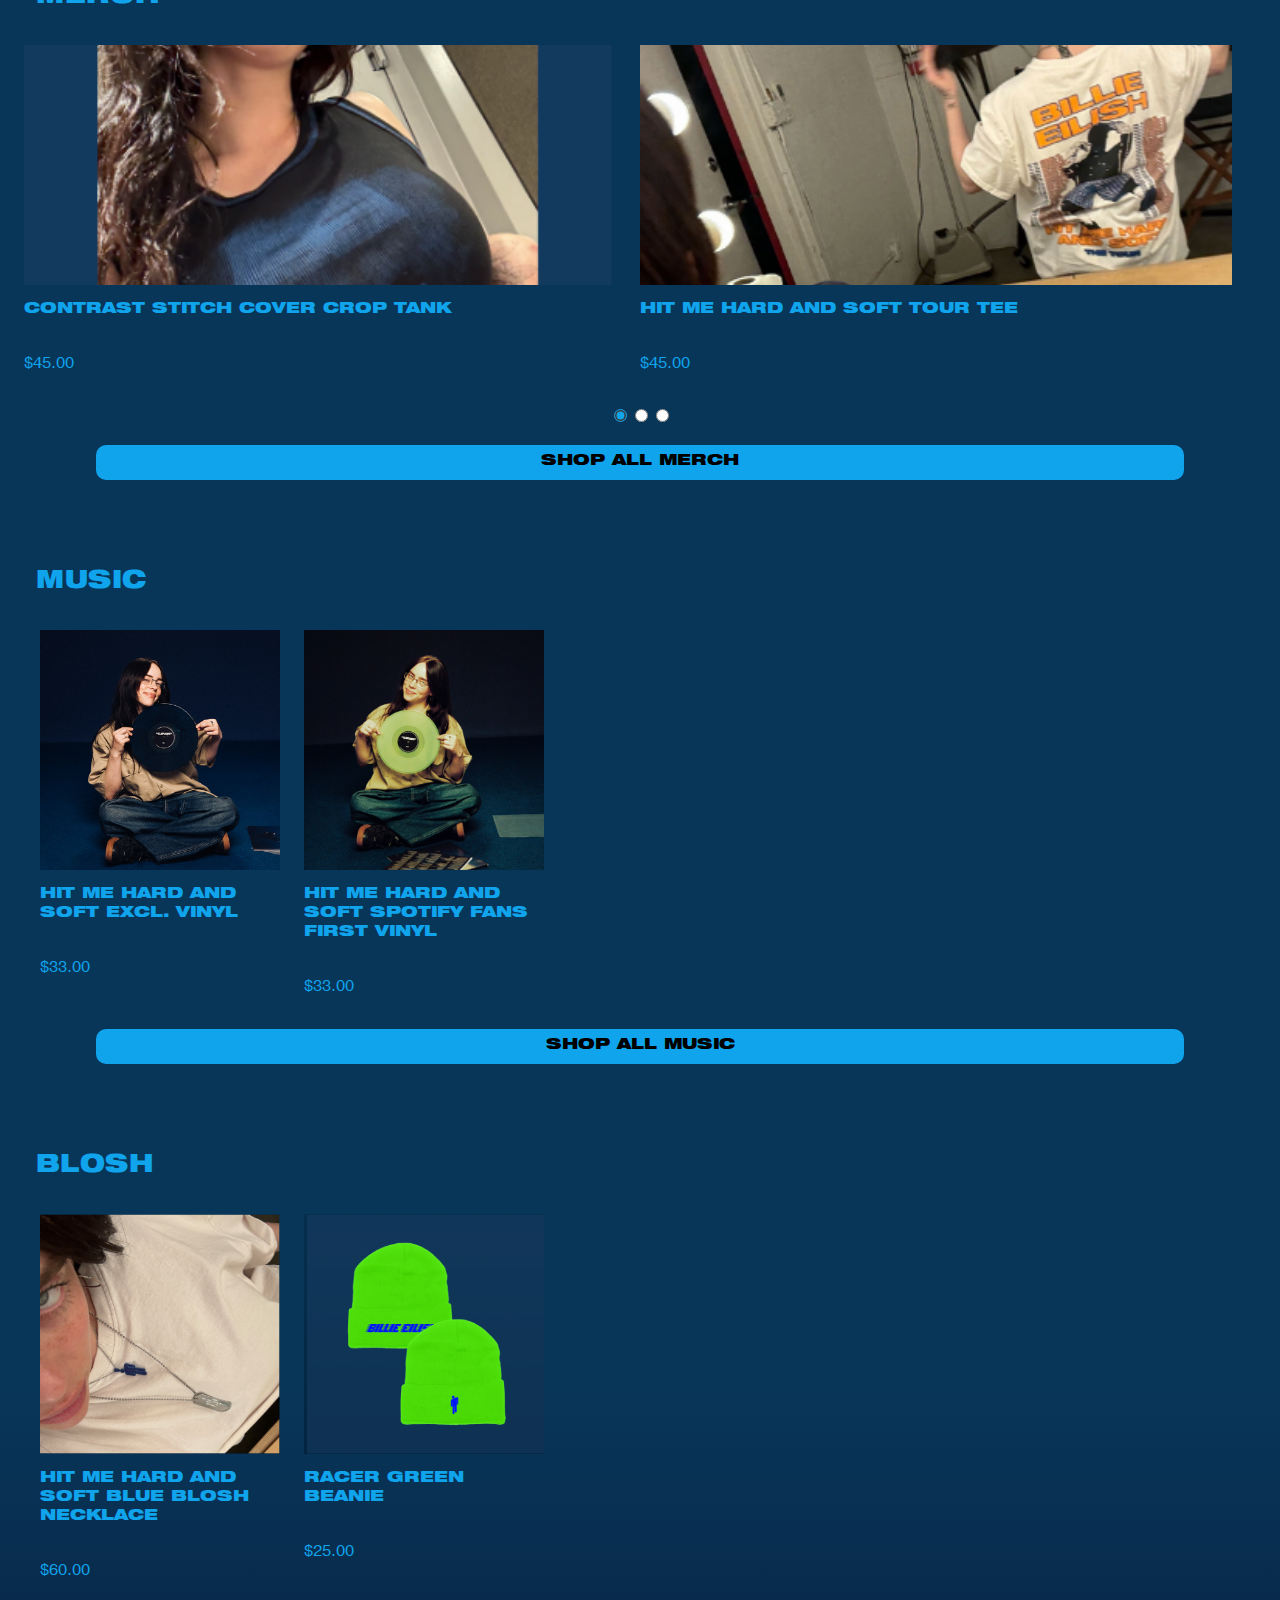
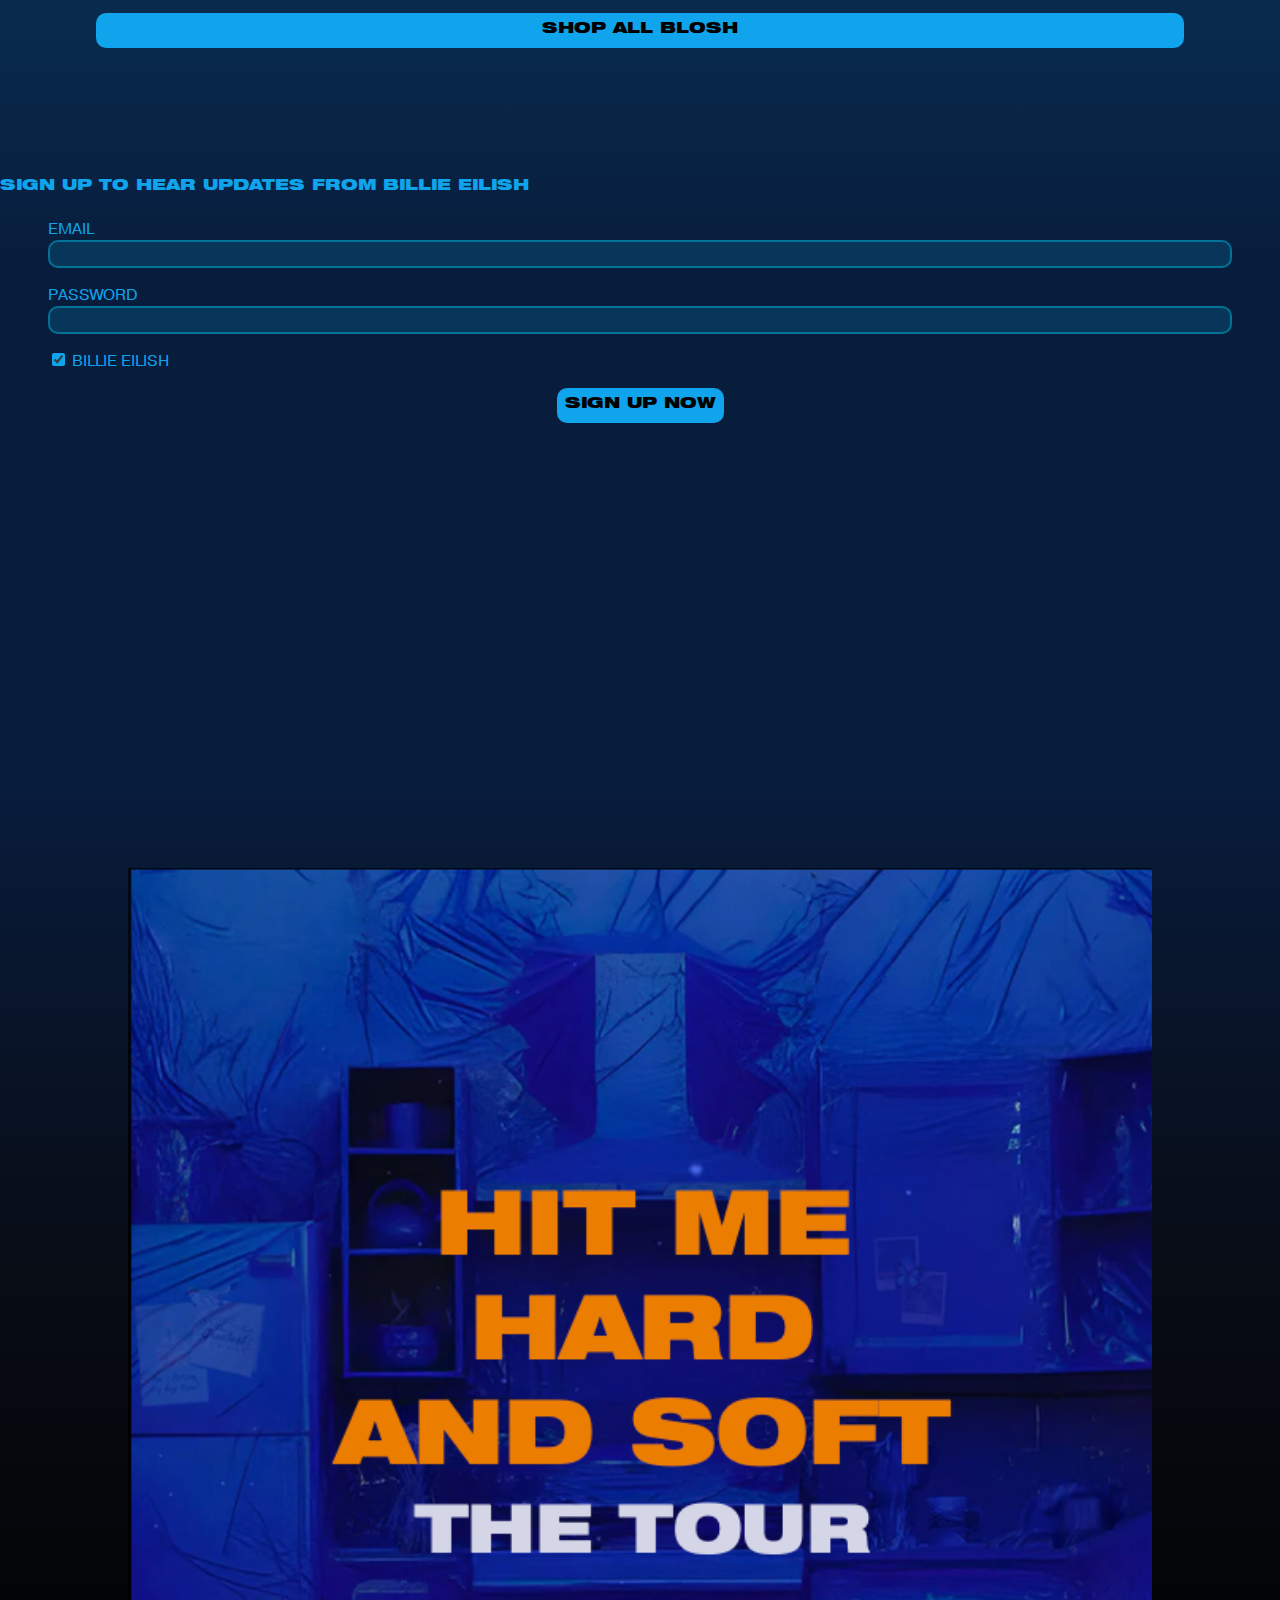
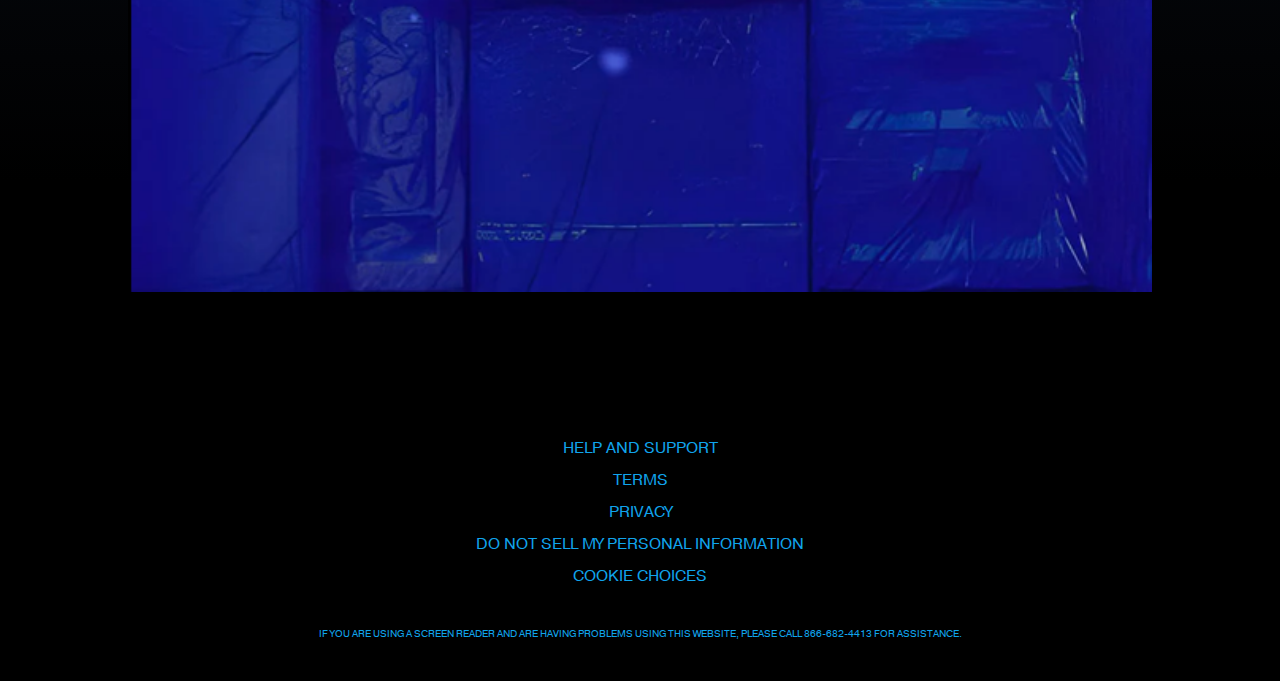
==== commit 8707b097: "oepdates" ====
--- a/index.html
+++ b/index.html
@@ -1,193 +1,310 @@
 <!DOCTYPE html>
 <html lang="en">
-	
-<head>
-	<meta charset="UTF-8">
-	<meta name="author" content="Giulietta Sipos">
-	<meta name="viewport" content="width=device-width, initial-scale=1">
-	
-	<title>Billie Eilish | Store - Billie Eilish | Store</title>
-	
-	<link href="styles/style.css" rel="stylesheet">
-	<link rel="icon" type="image/svg+xml" href="images/icons/logo2.png">
-</head>
-
-<body>
-	<header>
-		<a href="#"><h1> <img id="logo" src="images/icons/logo.png" alt="hello welcome to the website of billie eilish"> </h1></a>
-		<button aria-hidden="true"><img src="images/icons/hamburger.png" alt="hamburger" /></button>
-		<nav>
-			 <button aria-hidden="true"><img src="images/icons/close.png" alt="close" /></button>
-			 <ul>
-				<li><a class="active">merch</a></li>
-				<li><a class="#">music</a></li>
-				<li><a class="#">collections</a></li>
-				<li><a class="#">billie x nike</a></li>
-				<li><a class="#">sustainability</a></li>
-				<li><a class="#">tour</a></li>
-				<li><a class="#">billie's kitchen</a></li>
-				<li><a class="#">more</a></li>
-				<li><a class="#">login</a></li>
-				<li><a class="#">create account</a></li>
-			 </ul>
-		</nav>
-		<a href="#"><img aria-hidden="true" src="images/icons/search.png" alt="search icon"/></a>
-	</header>
-
-
-	<main>
-		<section>
-    		<video autoplay loop muted>
-      			<source src="images/doorbackground.mp4" type="video/mp4">
-    		</video>
-  		</section>
-		<h5>hit me hard and soft</h5>
-
-		<section>
-			<h2>merch</h2>
-			<ul>
-				<li id="cs_slide1">
-					<a>
-						<h3>contrast stitch cover crop tank</h3>
-						<p>$45.00</p>
-						<img src="images/tanktop.png" alt="selfie billie with shirt">
-						<img src="images/solo/tanktopsolo.png" alt="selfie billie with shirt">
-					</a>
-				</li>
-
-				<li id="cs_slide2">
-					<a>
-						<h3>hit me hard and soft tour tee</h3>
-						<p>$45.00</p>
-						<img src="images/hitmeshirt.png" alt="selfie billie with shirt">
-						<img src="images/solo/hitmeshirtsolo.png" alt="selfie billie with shirt">
-					</a>
-				</li>
-
-				<li id="cs_slide3">
-					<a>
-						<h3>blue & red zip hoodie</h3>
-						<p>$110.00</p>
-						<img src="images/sweater.png" alt="selfie billie with shirt">
-						<img src="images/solo/sweatersolo.png" alt="selfie billie with shirt">
-					</a>
-				</li>
-
-				<li id="cs_slide4">
-					<a>
-						<h3>hit me hard and soft slide belt</h3>
-						<p>$30.00</p>
-						<img src="images/belt.png" alt="selfie billie with shirt">
-						<img src="images/solo/beltsolo.png" alt="selfie billie with shirt">
-					</a>
-				</li>
-
-				<li id="cs_slide5">
-					<a>
-						<h3>hfalling ribbed crop tank</h3>
-						<p>$45.00</p>
-						<img src="images/top.png" alt="selfie billie with shirt">
-						<img src="images/solo/shirtsolo.png" alt="selfie billie with shirt">
-					</a>
-				</li>
-
-				<li id="cs_slide6">
-					<a>
-						<h3>hfalling ribbed crop tank</h3>
-						<p>$45.00</p>
-						<img src="images/top.png" alt="selfie billie with shirt">
-						<img src="images/solo/shirtsolo.png" alt="selfie billie with shirt">
-					</a>
-				</li>
-			</ul>
-
-			<a href="#"><strong>shop all merch</strong></a>
-		</section>
-
-		<section>
-			<h2>music</h2>
-			<ul>
-				<li>
-					<a>
-						<h3>hit me hard and soft excl. vinyl</h3>
-						<p>$33.00</p>
-						<img src="images/exclvinyl.png" alt="billie holding a vinyl">
-						<img src="images/solo/exclvinylsolo.png" alt="billie holding a vinyl">
-					</a>
-				</li>
-				
-				<li>
-					<a>
-						<h3>hit me hard and soft spotify fans first vinyl</h3>
-						<p>$33.00</p>
-						<img src="images/spotifyvinyl.png" alt="selfie billie with shirt">
-						<img src="images/solo/spotifyvinylsolo.png" alt="selfie billie with shirt">
-					</a>
-				</li>
-			</ul>
-
-			<a href="#"><strong>shop all music</strong></a>
-		</section>
-
-		<section>
-			<h2>blosh</h2>
-			<ul>
-				<li>
-					<a href="#">
-						<h3>hit me hard and soft blue blosh necklace</h3>
-						<p>$60.00</p>
-						<img src="images/bluebloshnecklace.png" alt="selfie of billie eilish with a necklace">
-						<img src="images/solo/bluenecklacesolo.png" alt="necklace">
-					</a>
-				</li>
-
-				<li>
-					<a href="">
-						<h3>racer green beanie</h3>
-						<p>$25.00</p>
-						<img src="images/greenbeanie.png" alt="selfie billie with shirt">
-						<img src="images/greenbeanie.png" alt="selfie billie with shirt">
-					</a>
-				</li>
-			</ul>
-				
-			<a href="#"><strong>shop all blosh</strong></a>
-		</section>
-
-		<section> 
-			<h4>sign up to hear updates from billie eilish</h4>
-			<form>
-				<label for="username">
-					Email
-					<input type="text" id="username">
-				</label> 
-				
-				<label for="password">
-					Password
-					<input type="password" id="password">
-				</label>
-
-				<label for="news">
-					<input type="checkbox" id="news" value="news" checked>
-					Billie Eilish
-				</label>
-			</form>
-		</section>
-
-		<section>
-			<a href="#"><strong>sign up now</strong></a>
-		</section>
-			
-		<section>
-    		<video autoplay loop muted>
-      			<source src="images/billiebackground.mp4" type="video/mp4">
-   			</video>
-		</section>
-
-		<section>
-			<img src="images/tourimage.png" alt="buy tour tickets">
-		</section>
-	</main>	
+	<head>
+		<meta charset="UTF-8" />
+		<meta name="author" content="Giulietta Sipos" />
+		<meta name="viewport" content="width=device-width, initial-scale=1" />
+
+		<title>Billie Eilish | Store - Billie Eilish | Store</title>
+
+		<link href="styles/style.css" rel="stylesheet" />
+
+		<link rel="icon" type="image/svg+xml" href="images/icons/logo2.png" />
+	</head>
+
+	<body>
+		<header>
+			<a href="#"
+				><h1>
+					<img
+						id="logo"
+						src="images/icons/logo.png"
+						alt="hello welcome to the website of billie eilish" /></h1
+			></a>
+			<button aria-hidden="true">
+				<img src="images/icons/hamburger.png" alt="hamburger" />
+			</button>
+			<nav>
+				<button aria-hidden="true">
+					<img src="images/icons/close.png" alt="close" />
+				</button>
+				<ul>
+					<li>
+						<details name="nav-details">
+							<summary>merch</summary>
+							<ul
+								class="header__navigation-dropdown-container menu-container text-left flex flex-col gap-y-sm-xl gap-x-lg-sm md:gap-x-container-sm py-container-xs px-container-xs c-bg-surface c-text-on-surface"
+								x-show="merch"
+								@click.away="merch = false"
+								style="">
+								<li class="px-lg-md no-underline gap-y-sm-xl">
+									<a
+										href="/web/20240916072634/https://store.billieeilish.com/collections/hit-me-hard-and-soft-merch">
+										HIT ME HARD AND SOFT
+									</a>
+								</li>
+
+								<li class="px-lg-md no-underline gap-y-sm-xl">
+									<a
+										href="/web/20240916072634/https://store.billieeilish.com/collections/apparel">
+										APPAREL
+									</a>
+								</li>
+
+								<li class="px-lg-md no-underline gap-y-sm-xl">
+									<a
+										href="/web/20240916072634/https://store.billieeilish.com/collections/accessories">
+										ACCESSORIES
+									</a>
+								</li>
+
+								<li class="px-lg-md no-underline gap-y-sm-xl">
+									<a
+										href="/web/20240916072634/https://store.billieeilish.com/collections/billie-x-nike">
+										BILLIE X NIKE
+									</a>
+								</li>
+
+								<li class="px-lg-md no-underline gap-y-sm-xl">
+									<a
+										href="/web/20240916072634/https://store.billieeilish.com/collections/kids">
+										KIDS
+									</a>
+								</li>
+
+								<li class="px-lg-md no-underline gap-y-sm-xl">
+									<a
+										href="/web/20240916072634/https://store.billieeilish.com/collections/merch">
+										SHOP ALL
+									</a>
+								</li>
+							</ul>
+						</details>
+					</li>
+					<li><a class="#">music</a></li>
+					<li><a class="#">collections</a></li>
+					<li><a class="#">billie x nike</a></li>
+					<li><a class="#">sustainability</a></li>
+					<li><a class="#">tour</a></li>
+					<li><a class="#">billie's kitchen</a></li>
+					<li><a class="#">more</a></li>
+					<li><a class="#">login</a></li>
+					<li><a class="#">create account</a></li>
+				</ul>
+			</nav>
+
+			<a href="#"
+				><svg
+					xmlns="http://www.w3.org/2000/svg"
+					viewBox="-64 0 576 512"
+					class="w-full h-full icon icon--search"
+					fill="currentColor">
+					<path
+						d="M507.3 484.7l-141.5-141.5C397 306.8 415.1 259.7 415.1 208c0-114.9-93.13-208-208-208S-.0002 93.13-.0002 208S93.12 416 207.1 416c51.68 0 98.85-18.96 135.2-50.15l141.5 141.5C487.8 510.4 491.9 512 496 512s8.188-1.562 11.31-4.688C513.6 501.1 513.6 490.9 507.3 484.7zM208 384C110.1 384 32 305 32 208S110.1 32 208 32S384 110.1 384 208S305 384 208 384z"></path>
+				</svg>
+			</a>
+
+			<a href="#"
+				><svg
+					xmlns="http://www.w3.org/2000/svg"
+					viewBox="0 0 576 512"
+					class="w-full h-full icon icon--cart"
+					fill="currentColor">
+					<path
+						d="M80 0C87.47 0 93.95 5.17 95.6 12.45L100 32H541.8C562.1 32 578.3 52.25 572.6 72.66L518.6 264.7C514.7 278.5 502.1 288 487.8 288H158.2L172.8 352H496C504.8 352 512 359.2 512 368C512 376.8 504.8 384 496 384H160C152.5 384 146.1 378.8 144.4 371.5L67.23 32H16C7.164 32 0 24.84 0 16C0 7.164 7.164 0 16 0H80zM107.3 64L150.1 256H487.8L541.8 64H107.3zM128 456C128 425.1 153.1 400 184 400C214.9 400 240 425.1 240 456C240 486.9 214.9 512 184 512C153.1 512 128 486.9 128 456zM184 480C197.3 480 208 469.3 208 456C208 442.7 197.3 432 184 432C170.7 432 160 442.7 160 456C160 469.3 170.7 480 184 480zM512 456C512 486.9 486.9 512 456 512C425.1 512 400 486.9 400 456C400 425.1 425.1 400 456 400C486.9 400 512 425.1 512 456zM456 432C442.7 432 432 442.7 432 456C432 469.3 442.7 480 456 480C469.3 480 480 469.3 480 456C480 442.7 469.3 432 456 432z"></path>
+				</svg>
+			</a>
+		</header>
+
+		<main>
+			<section>
+				<video autoplay loop muted>
+					<source src="images/doorbackground.mp4" type="video/mp4" />
+				</video>
+			</section>
+			<h5>hit me hard and soft</h5>
+
+			<section>
+				<h2>merch</h2>
+				<ul>
+					<li id="cs_slide1">
+						<a>
+							<h3>contrast stitch cover crop tank</h3>
+							<p>$45.00</p>
+							<img src="images/tanktop.png" alt="selfie billie with shirt" />
+							<img
+								src="images/solo/tanktopsolo.png"
+								alt="selfie billie with shirt" />
+						</a>
+					</li>
+
+					<li id="cs_slide2">
+						<a>
+							<h3>hit me hard and soft tour tee</h3>
+							<p>$45.00</p>
+							<img src="images/hitmeshirt.png" alt="selfie billie with shirt" />
+							<img
+								src="images/solo/hitmeshirtsolo.png"
+								alt="selfie billie with shirt" />
+						</a>
+					</li>
+
+					<li id="cs_slide3">
+						<a>
+							<h3>blue & red zip hoodie</h3>
+							<p>$110.00</p>
+							<img src="images/sweater.png" alt="selfie billie with shirt" />
+							<img
+								src="images/solo/sweatersolo.png"
+								alt="selfie billie with shirt" />
+						</a>
+					</li>
+
+					<li id="cs_slide4">
+						<a>
+							<h3>hit me hard and soft slide belt</h3>
+							<p>$30.00</p>
+							<img src="images/belt.png" alt="selfie billie with shirt" />
+							<img
+								src="images/solo/beltsolo.png"
+								alt="selfie billie with shirt" />
+						</a>
+					</li>
+
+					<li id="cs_slide5">
+						<a>
+							<h3>hfalling ribbed crop tank</h3>
+							<p>$45.00</p>
+							<img src="images/top.png" alt="selfie billie with shirt" />
+							<img
+								src="images/solo/shirtsolo.png"
+								alt="selfie billie with shirt" />
+						</a>
+					</li>
+
+					<li id="cs_slide6">
+						<a>
+							<h3>hfalling ribbed crop tank</h3>
+							<p>$45.00</p>
+							<img src="images/top.png" alt="selfie billie with shirt" />
+							<img
+								src="images/solo/shirtsolo.png"
+								alt="selfie billie with shirt" />
+						</a>
+					</li>
+				</ul>
+
+				<div>
+					<label class="text-shadow">
+						<input type="radio" name="radios" value="1" checked />
+					</label>
+					<label class="text-shadow">
+						<input type="radio" name="radios" value="2" />
+					</label>
+					<label class="text-shadow">
+						<input type="radio" name="radios" value="3" />
+					</label>
+				</div>
+
+				<a href="#"><strong>shop all merch</strong></a>
+			</section>
+
+			<section>
+				<h2>music</h2>
+				<ul>
+					<li>
+						<a>
+							<h3>hit me hard and soft excl. vinyl</h3>
+							<p>$33.00</p>
+							<img src="images/exclvinyl.png" alt="billie holding a vinyl" />
+							<img
+								src="images/solo/exclvinylsolo.png"
+								alt="billie holding a vinyl" />
+						</a>
+					</li>
+
+					<li>
+						<a>
+							<h3>hit me hard and soft spotify fans first vinyl</h3>
+							<p>$33.00</p>
+							<img
+								src="images/spotifyvinyl.png"
+								alt="selfie billie with shirt" />
+							<img
+								src="images/solo/spotifyvinylsolo.png"
+								alt="selfie billie with shirt" />
+						</a>
+					</li>
+				</ul>
+
+				<a href="#"><strong>shop all music</strong></a>
+			</section>
+
+			<section>
+				<h2>blosh</h2>
+				<ul>
+					<li>
+						<a href="#">
+							<h3>hit me hard and soft blue blosh necklace</h3>
+							<p>$60.00</p>
+							<img
+								src="images/bluebloshnecklace.png"
+								alt="selfie of billie eilish with a necklace" />
+							<img src="images/solo/bluenecklacesolo.png" alt="necklace" />
+						</a>
+					</li>
+
+					<li>
+						<a href="">
+							<h3>racer green beanie</h3>
+							<p>$25.00</p>
+							<img
+								src="images/greenbeanie.png"
+								alt="selfie billie with shirt" />
+							<img
+								src="images/greenbeanie.png"
+								alt="selfie billie with shirt" />
+						</a>
+					</li>
+				</ul>
+
+				<a href="#"><strong>shop all blosh</strong></a>
+			</section>
+
+			<section>
+				<h4>sign up to hear updates from billie eilish</h4>
+				<form>
+					<label for="username">
+						Email
+						<input type="text" id="username" />
+					</label>
+
+					<label for="password">
+						Password
+						<input type="password" id="password" />
+					</label>
+
+					<label for="news">
+						<input type="checkbox" id="news" value="news" checked />
+						Billie Eilish
+					</label>
+				</form>
+			</section>
+
+			<section>
+				<a href="#"><strong>sign up now</strong></a>
+			</section>
+
+			<section>
+				<video autoplay loop muted>
+					<source src="images/billiebackground.mp4" type="video/mp4" />
+				</video>
+			</section>
+
+			<section>
+				<img src="images/tourimage.png" alt="buy tour tickets" />
+			</section>
+		</main>
 
 		<footer>
 			<ul>
@@ -198,10 +315,12 @@
 				<li>cookie choices</li>
 			</ul>
 
-			<p>If you are using a screen reader and are having problems using this website, please call 866-682-4413 for assistance.</p>
+			<p>
+				If you are using a screen reader and are having problems using this
+				website, please call 866-682-4413 for assistance.
+			</p>
 		</footer>
 
-	<script defer src="scripts/script.js"></script>
-</body>
-
+		<script defer src="scripts/script.js"></script>
+	</body>
 </html>
--- a/styles/style.css
+++ b/styles/style.css
@@ -57,7 +57,9 @@
 *, *::after, *::before {
   box-sizing: border-box;  
 }
-
+*:focus-visible, *::after, *::before{
+  border: 2px solid white;
+}
 
 html{
   scroll-behavior: smooth;
@@ -168,9 +170,8 @@
 
 /* -------- LINK TO ICON ---------- */
 
-header > a:last-of-type img {
-  width: auto;
-  height: 2em;
+header > a svg {
+  width: 2em;
 }
 
 nav button {
@@ -180,20 +181,21 @@
 
 /* -------------- NAV  -------------*/
 nav {
-  padding: 1em;
+  padding: 1em 2em;
   
   display: grid;
   align-content: start;
   gap: 1em;
-  
+  width: 80vw;
+
   background-image: var(--menu-gradient);
   
   position: fixed;
-  left: 0;
+  /* left: 0;
   right: 0;
   top: 0;
-  bottom: 0;
-/*   inset:0; */
+  bottom: 0; */
+  inset:0;
 
   transform: translateX(-100%);
   transition:1s;
@@ -216,8 +218,15 @@
   display: flex;
 }
 
-
-
+nav details{
+  color: var(--color-text)
+}
+nav details ul{
+  font-size: 1em;
+  /* font-weight: thin; */
+  padding: .5em 1em;
+  font-family: billiefont2;
+}
 
 
 /*********************************************************/
@@ -265,7 +274,7 @@
 /* ----------- MERCH TEXT -------------*/
 
 section:nth-of-type(2) ul {
-  overflow-x: auto;
+  overflow-x: scroll;
   overflow-y: visible;
   position: relative;
   scrollbar-width: none;
@@ -274,6 +283,8 @@
   gap: 1.5em;
   margin: 0 1.5em;
   padding: 0;
+
+
 }
 
 section:nth-of-type(2) ul li {
@@ -285,24 +296,6 @@
   display: flex;
   flex-direction: column;
   position: relative;
-}
-section:nth-of-type(2) ul li div{
-  position:absolute;
-  top: 0;
-  left: 0;
-  width: 100%;
-  height: 100%;
-  scroll-snap-align: center;
-}
-section:nth-of-type(2) ul li div a {
-  position: absolute;
-  top: 0;
-  width: 4em;
-  height: 4em;
-  transform: translate(-50%);
-  border-radius: 50%;  outline: 0;
-  z-index: 99;
-
 }
 
 section:nth-of-type(2) ul li div a:nth-of-type(1){
@@ -348,6 +341,31 @@
 section:nth-of-type(2) ul li:hover img:nth-of-type(2) {
   opacity: 1;
   transition: .3s;
+}
+
+
+/* ----------- MERCH RADIOS -------------*/
+
+section:nth-of-type(2) > div{
+  display: flex;
+  margin: 1em 0;
+  width: 100%;
+  justify-content: center;
+}
+
+
+section:nth-of-type(2)>div label input {
+  cursor: pointer;
+}
+
+/* ----------- MERCH SCROLL ANIMATION -------------*/
+
+
+section:nth-of-type(2):has(div label:nth-of-type(2) input:checked) ul li{
+  transform: translateX(calc(-200% - 3em));
+}
+section:nth-of-type(2):has(div label:nth-of-type(3) input:checked) ul li {
+  transform: translateX(calc(-400% - 6em));
 }
 
 /* ----------- MERCH BUTTON -------------*/
@@ -468,7 +486,9 @@
   width: 15em;
   display: flex;
   flex-direction: column;
-  position: relative
+  position: relative;
+  text-decoration: none;
+  color: currentColor;
 }
 
 section:nth-of-type(4) ul li h3 {
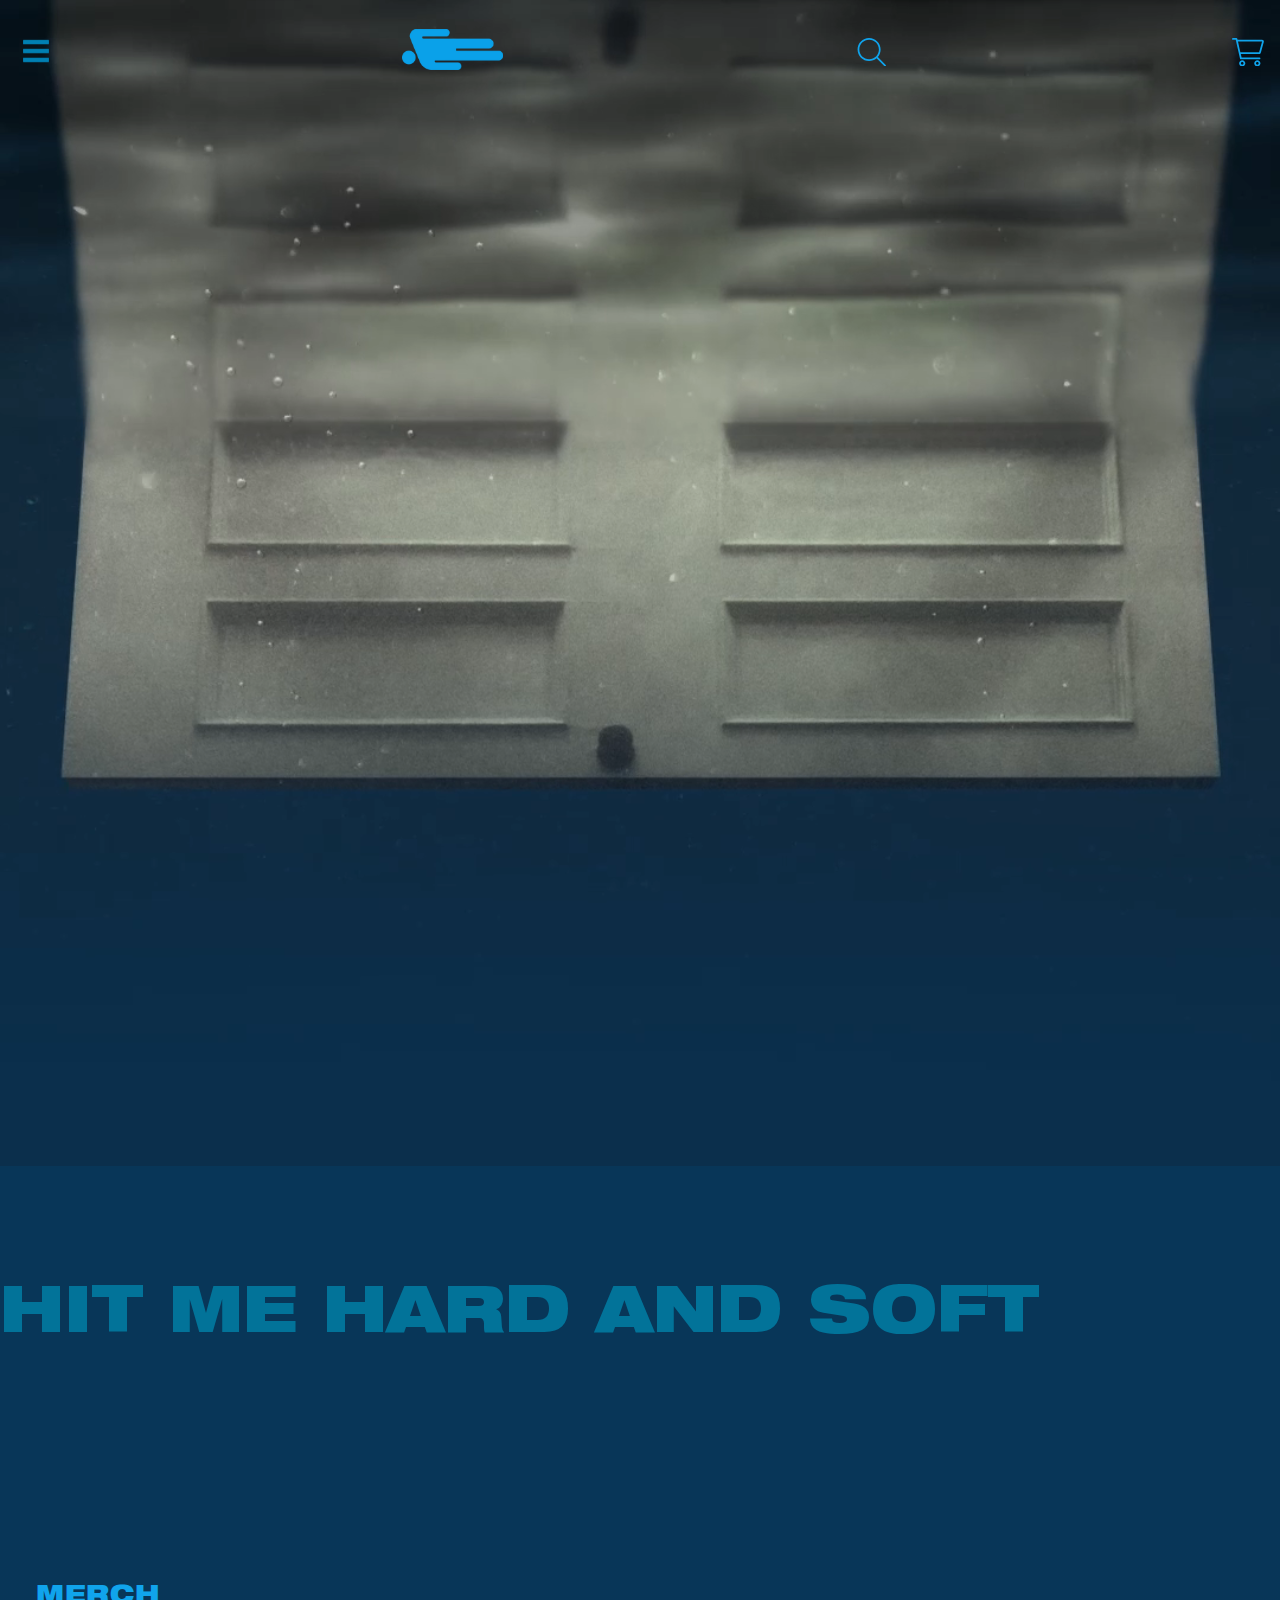
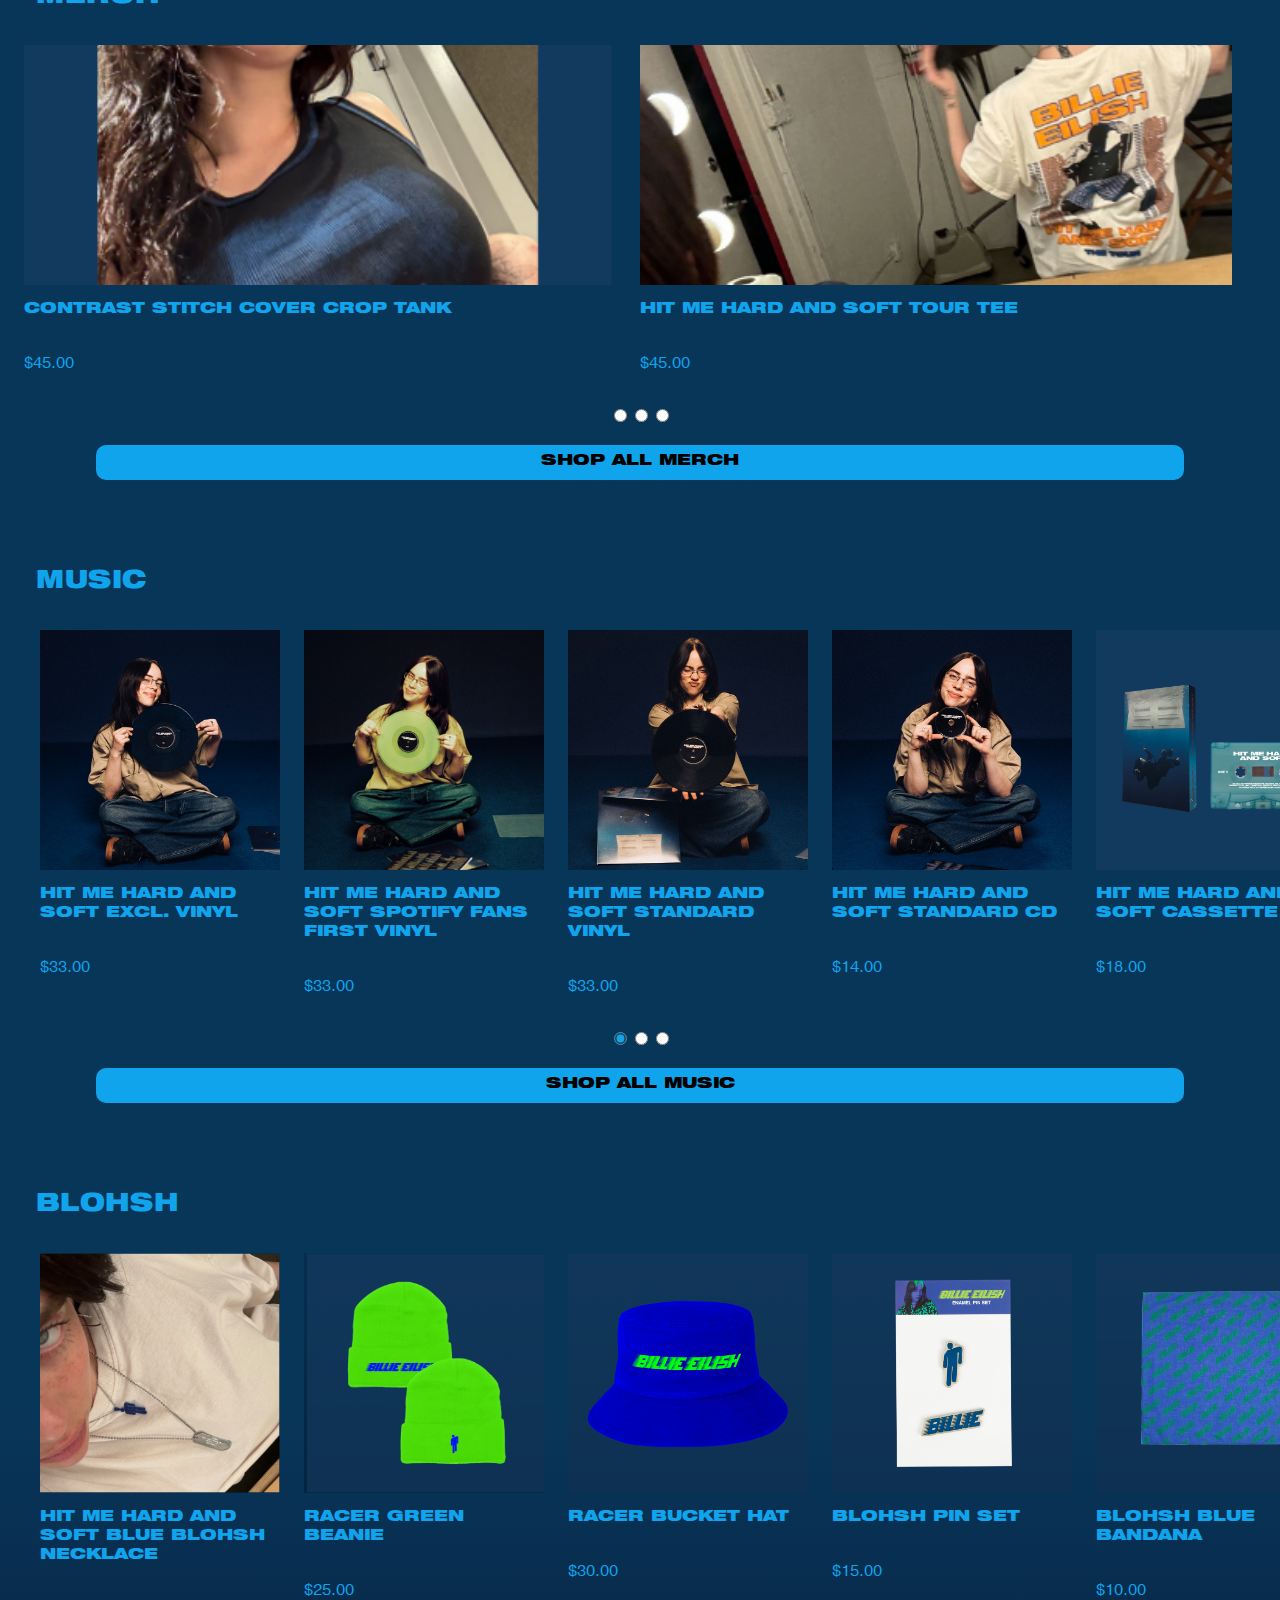
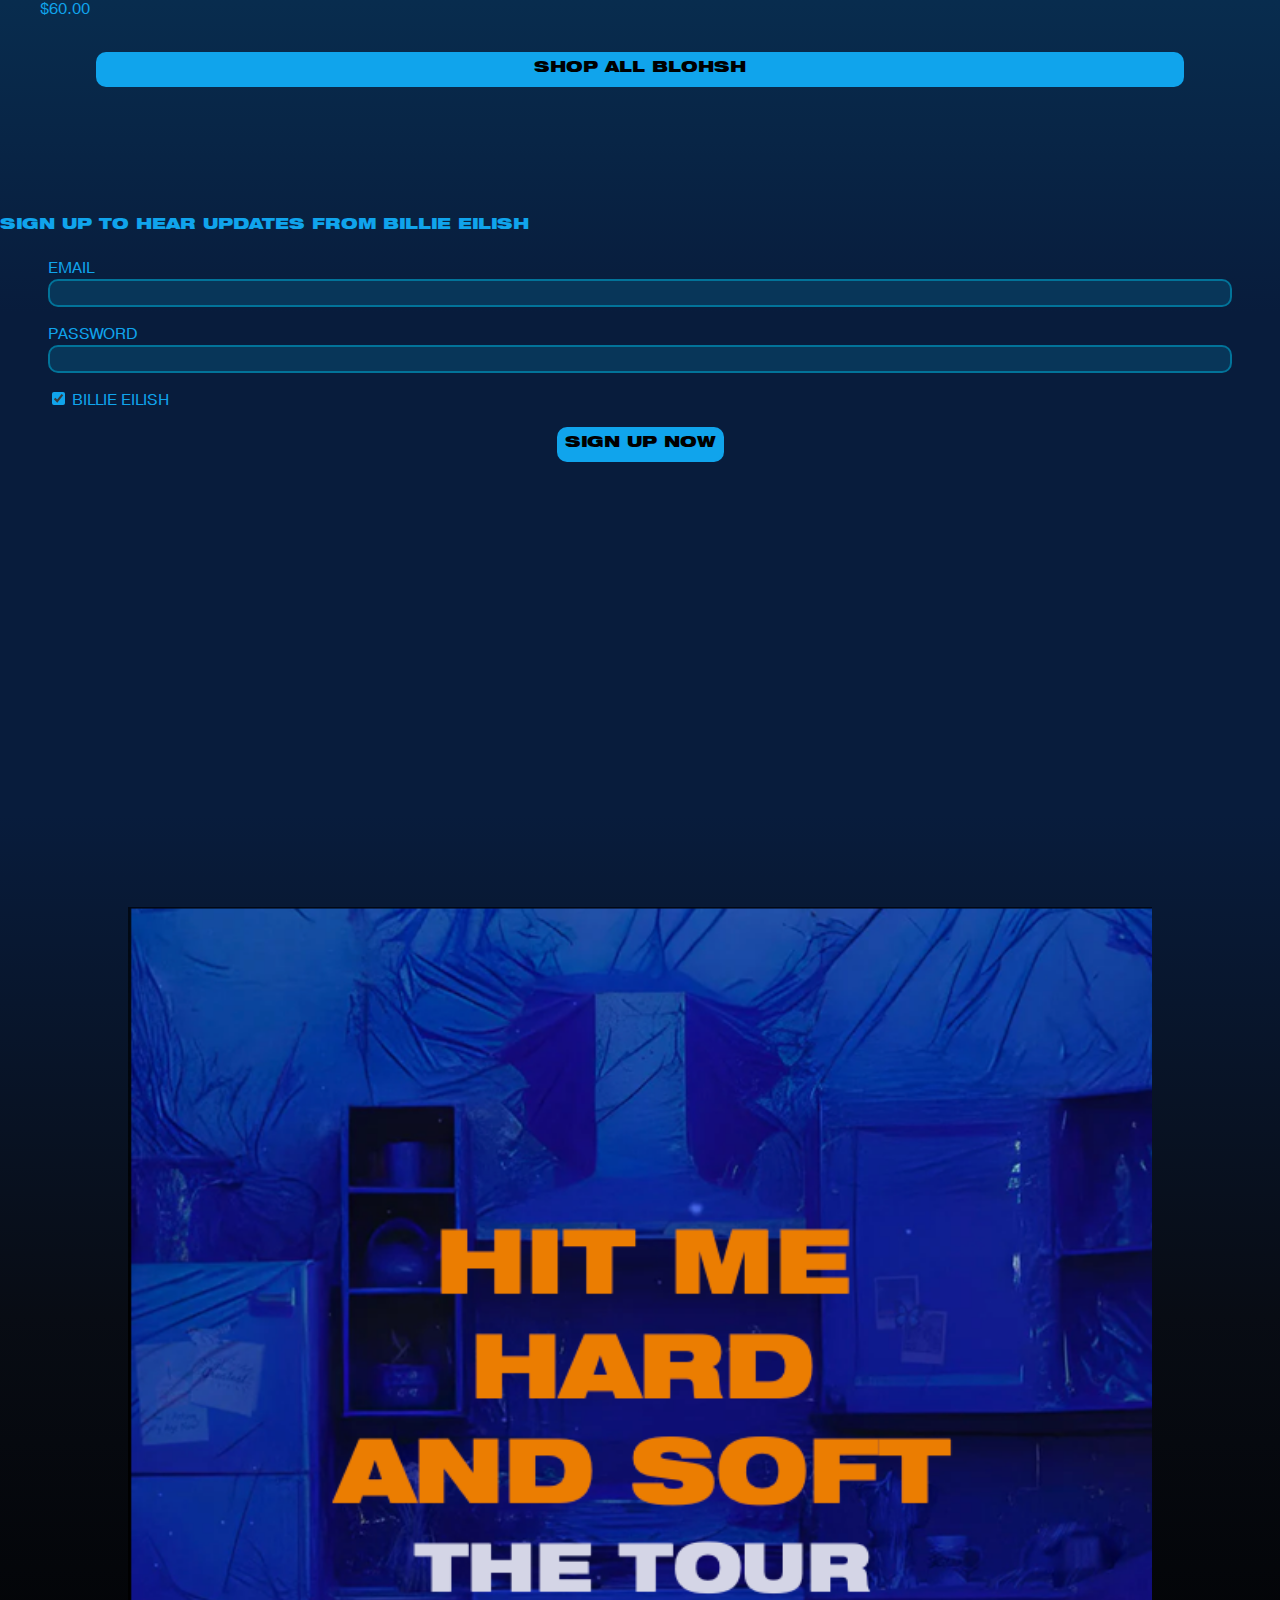
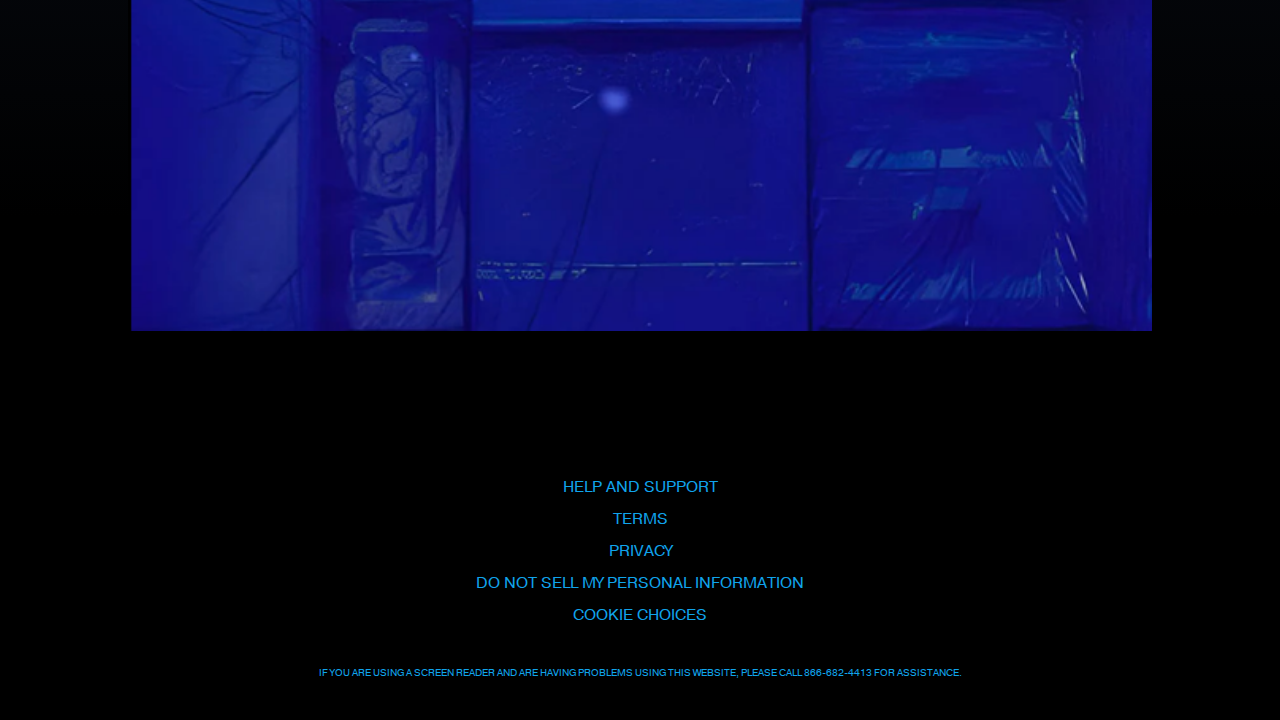
==== commit dadf6e5e: "updaties" ====
--- a/index.html
+++ b/index.html
@@ -19,11 +19,14 @@
 					<img
 						id="logo"
 						src="images/icons/logo.png"
-						alt="hello welcome to the website of billie eilish" /></h1
-			></a>
+						alt="hello welcome to the website of billie eilish" />
+				</h1>
+			</a>
+
 			<button aria-hidden="true">
 				<img src="images/icons/hamburger.png" alt="hamburger" />
 			</button>
+
 			<nav>
 				<button aria-hidden="true">
 					<img src="images/icons/close.png" alt="close" />
@@ -32,62 +35,69 @@
 					<li>
 						<details name="nav-details">
 							<summary>merch</summary>
-							<ul
-								class="header__navigation-dropdown-container menu-container text-left flex flex-col gap-y-sm-xl gap-x-lg-sm md:gap-x-container-sm py-container-xs px-container-xs c-bg-surface c-text-on-surface"
-								x-show="merch"
-								@click.away="merch = false"
-								style="">
-								<li class="px-lg-md no-underline gap-y-sm-xl">
-									<a
-										href="/web/20240916072634/https://store.billieeilish.com/collections/hit-me-hard-and-soft-merch">
-										HIT ME HARD AND SOFT
-									</a>
-								</li>
-
-								<li class="px-lg-md no-underline gap-y-sm-xl">
-									<a
-										href="/web/20240916072634/https://store.billieeilish.com/collections/apparel">
-										APPAREL
-									</a>
-								</li>
-
-								<li class="px-lg-md no-underline gap-y-sm-xl">
-									<a
-										href="/web/20240916072634/https://store.billieeilish.com/collections/accessories">
-										ACCESSORIES
-									</a>
-								</li>
-
-								<li class="px-lg-md no-underline gap-y-sm-xl">
-									<a
-										href="/web/20240916072634/https://store.billieeilish.com/collections/billie-x-nike">
-										BILLIE X NIKE
-									</a>
-								</li>
-
-								<li class="px-lg-md no-underline gap-y-sm-xl">
-									<a
-										href="/web/20240916072634/https://store.billieeilish.com/collections/kids">
-										KIDS
-									</a>
-								</li>
-
-								<li class="px-lg-md no-underline gap-y-sm-xl">
-									<a
-										href="/web/20240916072634/https://store.billieeilish.com/collections/merch">
-										SHOP ALL
-									</a>
-								</li>
+							<ul>
+								<li><a href="#">hit me hard and soft</a></li>
+								<li><a href="#">apparel</a></li>
+								<li><a href="#">accessoires</a></li>
+								<li><a href="#">billie x nike</a></li>
+								<li><a href="#">kids</a></li>
+								<li><a href="#">shop all</a></li>
 							</ul>
 						</details>
 					</li>
-					<li><a class="#">music</a></li>
-					<li><a class="#">collections</a></li>
-					<li><a class="#">billie x nike</a></li>
+
+					<li>
+						<details name="nav-details">
+							<summary>music</summary>
+							<ul>
+								<li><a href="#">hit me hard and soft</a></li>
+								<li><a href="#">vinyl</a></li>
+								<li><a href="#">cds + casssettes</a></li>
+								<li><a href="#">digital</a></li>
+								<li><a href="#">shop all</a></li>
+							</ul>
+						</details>
+					</li>
+
+					<li>
+						<details name="nav-details">
+							<summary>collections</summary>
+							<ul>
+								<li><a href="#">hit me hard and soft</a></li>
+								<li><a href="#">happier than ever</a></li>
+								<li>
+									<a href="#">when we all fall asleep, where do we go?</a>
+								</li>
+								<li><a href="#">blohsh</a></li>
+							</ul>
+						</details>
+					</li>
+
+					<li>
+						<details name="nav-details">
+							<summary>billie x nike</summary>
+							<ul>
+								<li><a href="#">shop by size</a></li>
+							</ul>
+						</details>
+					</li>
+
 					<li><a class="#">sustainability</a></li>
 					<li><a class="#">tour</a></li>
 					<li><a class="#">billie's kitchen</a></li>
-					<li><a class="#">more</a></li>
+
+					<li>
+						<details name="nav-details">
+							<summary>more</summary>
+							<ul>
+								<li><a href="#">videos</a></li>
+								<li><a href="#">listen</a></li>
+								<li><a href="#">fragrance</a></li>
+								<li><a href="#">join the list</a></li>
+							</ul>
+						</details>
+					</li>
+
 					<li><a class="#">login</a></li>
 					<li><a class="#">create account</a></li>
 				</ul>
@@ -131,10 +141,10 @@
 						<a>
 							<h3>contrast stitch cover crop tank</h3>
 							<p>$45.00</p>
-							<img src="images/tanktop.png" alt="selfie billie with shirt" />
-							<img
-								src="images/solo/tanktopsolo.png"
-								alt="selfie billie with shirt" />
+							<img
+								src="images/tanktop.png"
+								alt="a selfie of billie wearing a tanktop" />
+							<img src="images/solo/tanktopsolo.png" alt="tanktop" />
 						</a>
 					</li>
 
@@ -142,10 +152,10 @@
 						<a>
 							<h3>hit me hard and soft tour tee</h3>
 							<p>$45.00</p>
-							<img src="images/hitmeshirt.png" alt="selfie billie with shirt" />
-							<img
-								src="images/solo/hitmeshirtsolo.png"
-								alt="selfie billie with shirt" />
+							<img
+								src="images/hitmeshirt.png"
+								alt="a mirror selfie of billie wearing a t-shirt" />
+							<img src="images/solo/hitmeshirtsolo.png" alt="white t-shirt" />
 						</a>
 					</li>
 
@@ -153,10 +163,10 @@
 						<a>
 							<h3>blue & red zip hoodie</h3>
 							<p>$110.00</p>
-							<img src="images/sweater.png" alt="selfie billie with shirt" />
-							<img
-								src="images/solo/sweatersolo.png"
-								alt="selfie billie with shirt" />
+							<img
+								src="images/sweater.png"
+								alt="a selfie of billie with a hoodie" />
+							<img src="images/solo/sweatersolo.png" alt="blue hoodie" />
 						</a>
 					</li>
 
@@ -173,7 +183,7 @@
 
 					<li id="cs_slide5">
 						<a>
-							<h3>hfalling ribbed crop tank</h3>
+							<h3>falling ribbed crop tank</h3>
 							<p>$45.00</p>
 							<img src="images/top.png" alt="selfie billie with shirt" />
 							<img
@@ -184,11 +194,11 @@
 
 					<li id="cs_slide6">
 						<a>
-							<h3>hfalling ribbed crop tank</h3>
-							<p>$45.00</p>
-							<img src="images/top.png" alt="selfie billie with shirt" />
-							<img
-								src="images/solo/shirtsolo.png"
+							<h3>black & white striped necktie</h3>
+							<p>$30.00</p>
+							<img src="images/necktie.png" alt="selfie billie with shirt" />
+							<img
+								src="images/solo/necktiesolo.png"
 								alt="selfie billie with shirt" />
 						</a>
 					</li>
@@ -235,17 +245,77 @@
 								alt="selfie billie with shirt" />
 						</a>
 					</li>
+
+					<li>
+						<a>
+							<h3>hit me hard and soft standard vinyl</h3>
+							<p>$33.00</p>
+							<img
+								src="images/standardvinyl.png"
+								alt="selfie billie with shirt" />
+							<img
+								src="images/solo/standardvinylsolo.png"
+								alt="selfie billie with shirt" />
+						</a>
+					</li>
+
+					<li>
+						<a>
+							<h3>hit me hard and soft standard cd</h3>
+							<p>$14.00</p>
+							<img src="images/cd.png" alt="selfie billie with shirt" />
+							<img
+								src="images/solo/cdsolo.png"
+								alt="selfie billie with shirt" />
+						</a>
+					</li>
+
+					<li>
+						<a>
+							<h3>hit me hard and soft cassette</h3>
+							<p>$18.00</p>
+							<img src="images/cassette.png" alt="selfie billie with shirt" />
+							<img
+								src="images/solo/cassettesolo.png"
+								alt="selfie billie with shirt" />
+						</a>
+					</li>
+
+					<li>
+						<a>
+							<h3>'happier than ever' exclusive multicolor vinyl</h3>
+							<p>$35.00</p>
+							<img
+								src="images/multicolorvinyl.png"
+								alt="selfie billie with shirt" />
+							<img
+								src="images/multicolorvinyl.png"
+								alt="selfie billie with shirt" />
+						</a>
+					</li>
 				</ul>
 
+				<div>
+					<label class="text-shadow">
+						<input type="radio" name="radios" value="1" checked />
+					</label>
+					<label class="text-shadow">
+						<input type="radio" name="radios" value="2" />
+					</label>
+					<label class="text-shadow">
+						<input type="radio" name="radios" value="3" />
+					</label>
+				</div>
+
 				<a href="#"><strong>shop all music</strong></a>
 			</section>
 
 			<section>
-				<h2>blosh</h2>
+				<h2>blohsh</h2>
 				<ul>
 					<li>
 						<a href="#">
-							<h3>hit me hard and soft blue blosh necklace</h3>
+							<h3>hit me hard and soft blue blohsh necklace</h3>
 							<p>$60.00</p>
 							<img
 								src="images/bluebloshnecklace.png"
@@ -266,9 +336,62 @@
 								alt="selfie billie with shirt" />
 						</a>
 					</li>
+
+					<li>
+						<a>
+							<h3>racer bucket hat</h3>
+							<p>$30.00</p>
+							<img src="images/buckethat.png" alt="selfie billie with shirt" />
+							<img src="images/buckethat.png" alt="selfie billie with shirt" />
+						</a>
+					</li>
+
+					<li>
+						<a>
+							<h3>blohsh pin set</h3>
+							<p>$15.00</p>
+							<img src="images/pin.png" alt="selfie billie with shirt" />
+							<img
+								src="images/solo/pinsolo.png"
+								alt="selfie billie with shirt" />
+						</a>
+					</li>
+
+					<li>
+						<a>
+							<h3>blohsh blue bandana</h3>
+							<p>$10.00</p>
+							<img src="images/bandana.png" alt="selfie billie with shirt" />
+							<img
+								src="images/solo/bandanasolo.png"
+								alt="selfie billie with shirt" />
+						</a>
+					</li>
+
+					<li>
+						<a>
+							<h3>blohsh dark orange long sleve</h3>
+							<p>$45.00</p>
+							<img src="images/redsweater.png" alt="selfie billie with shirt" />
+							<img src="images/redsweater.png" alt="selfie billie with shirt" />
+						</a>
+					</li>
+
+					<li>
+						<a>
+							<h3>blohsh logo long sleeve</h3>
+							<p>$60.00</p>
+							<img
+								src="images/orangesweater.png"
+								alt="selfie billie with shirt" />
+							<img
+								src="images/solo/orangesweatersolo.png"
+								alt="selfie billie with shirt" />
+						</a>
+					</li>
 				</ul>
 
-				<a href="#"><strong>shop all blosh</strong></a>
+				<a href="#"><strong>shop all blohsh</strong></a>
 			</section>
 
 			<section>
--- a/styles/style.css
+++ b/styles/style.css
@@ -106,13 +106,13 @@
 /*********************************************************/
 
 header {
-  min-height: 4em;
+  min-height: 2em;
   padding: 0 1em;
   line-height: 1;
   
   display: flex;
+  align-items: center;
   justify-content: space-between;
-  align-items: center;
 
   position: fixed;
   z-index: 10;
@@ -191,10 +191,6 @@
   background-image: var(--menu-gradient);
   
   position: fixed;
-  /* left: 0;
-  right: 0;
-  top: 0;
-  bottom: 0; */
   inset:0;
 
   transform: translateX(-100%);
@@ -212,6 +208,11 @@
   margin: 0; 
   padding: 0;
   list-style: none;
+  font-size: 14px;
+}
+
+nav ul li {
+  padding: 1em;
 }
 
 nav a {
@@ -222,10 +223,10 @@
   color: var(--color-text)
 }
 nav details ul{
-  font-size: 1em;
-  /* font-weight: thin; */
-  padding: .5em 1em;
-  font-family: billiefont2;
+  font-size: 13px;
+  /* padding: .5em 1em; */
+  padding-bottom: 1em;
+  font-family: 'billiefont2';
 }
 
 
@@ -445,6 +446,30 @@
   transition: .3s;
 }
 
+/* ----------- MUSIC RADIOS -------------*/
+
+section:nth-of-type(3)>div {
+  display: flex;
+  margin: 1em 0;
+  width: 100%;
+  justify-content: center;
+}
+
+
+section:nth-of-type(2)>div label input {
+  cursor: pointer;
+}
+
+/* ----------- MUSIC SCROLL ANIMATION -------------*/
+
+
+section:nth-of-type(3):has(div label:nth-of-type(2) input:checked) ul li {
+  transform: translateX(calc(-200% - 3em));
+}
+
+section:nth-of-type(3):has(div label:nth-of-type(3) input:checked) ul li {
+  transform: translateX(calc(-400% - 6em));
+}
 
 /* ----------- MUSIC BUTTON -------------*/
 
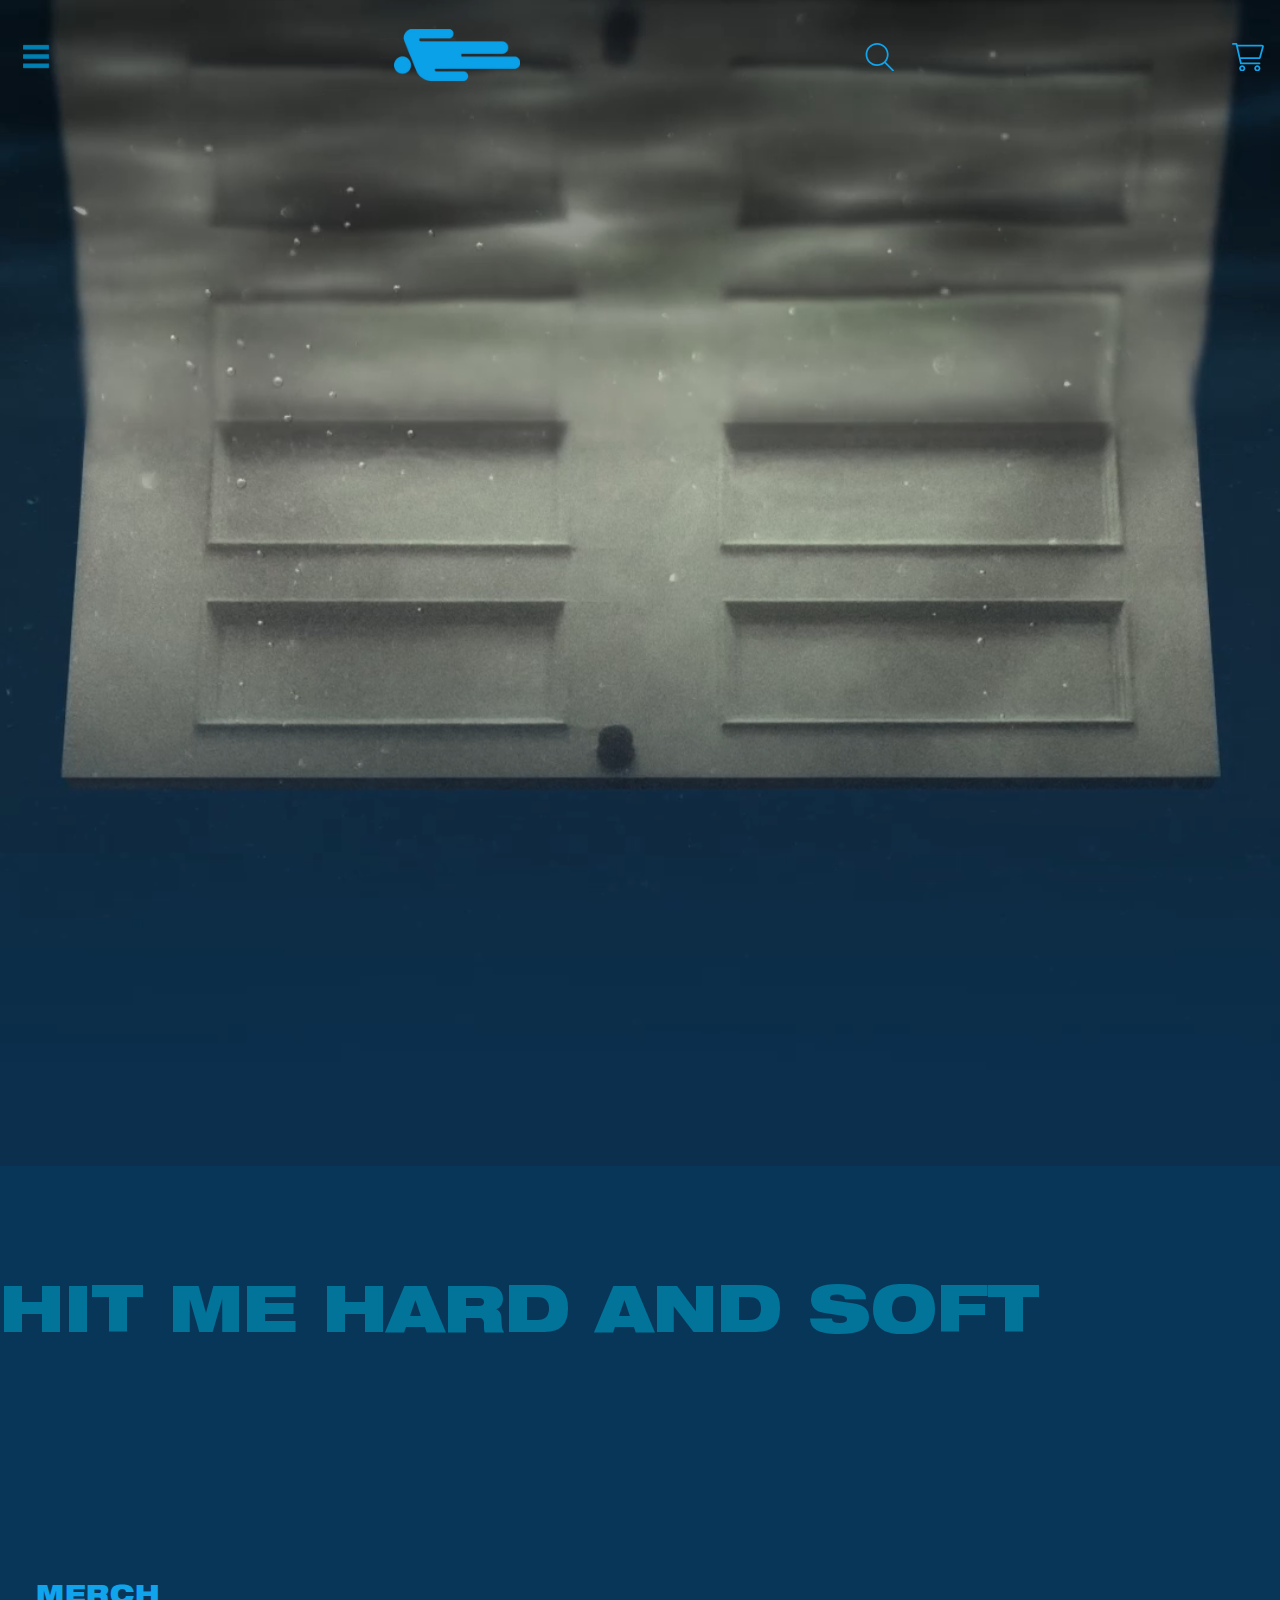
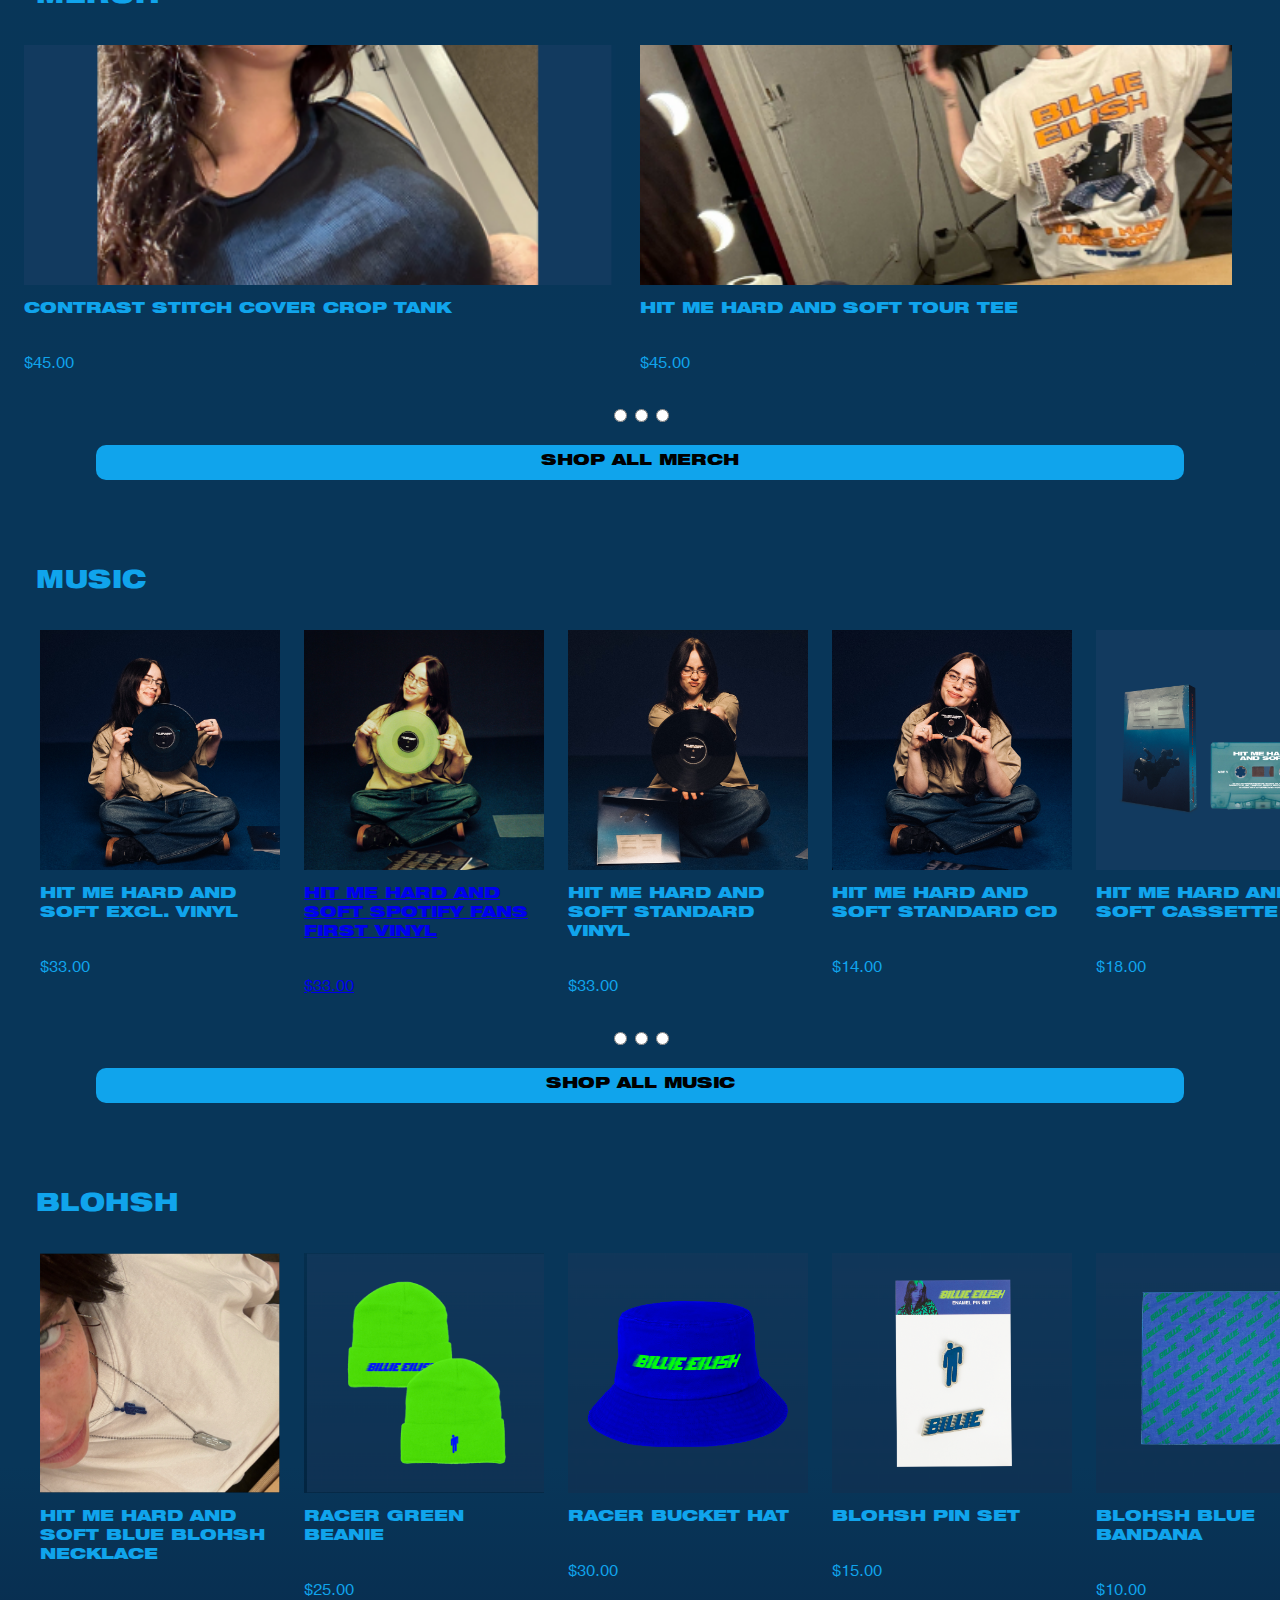
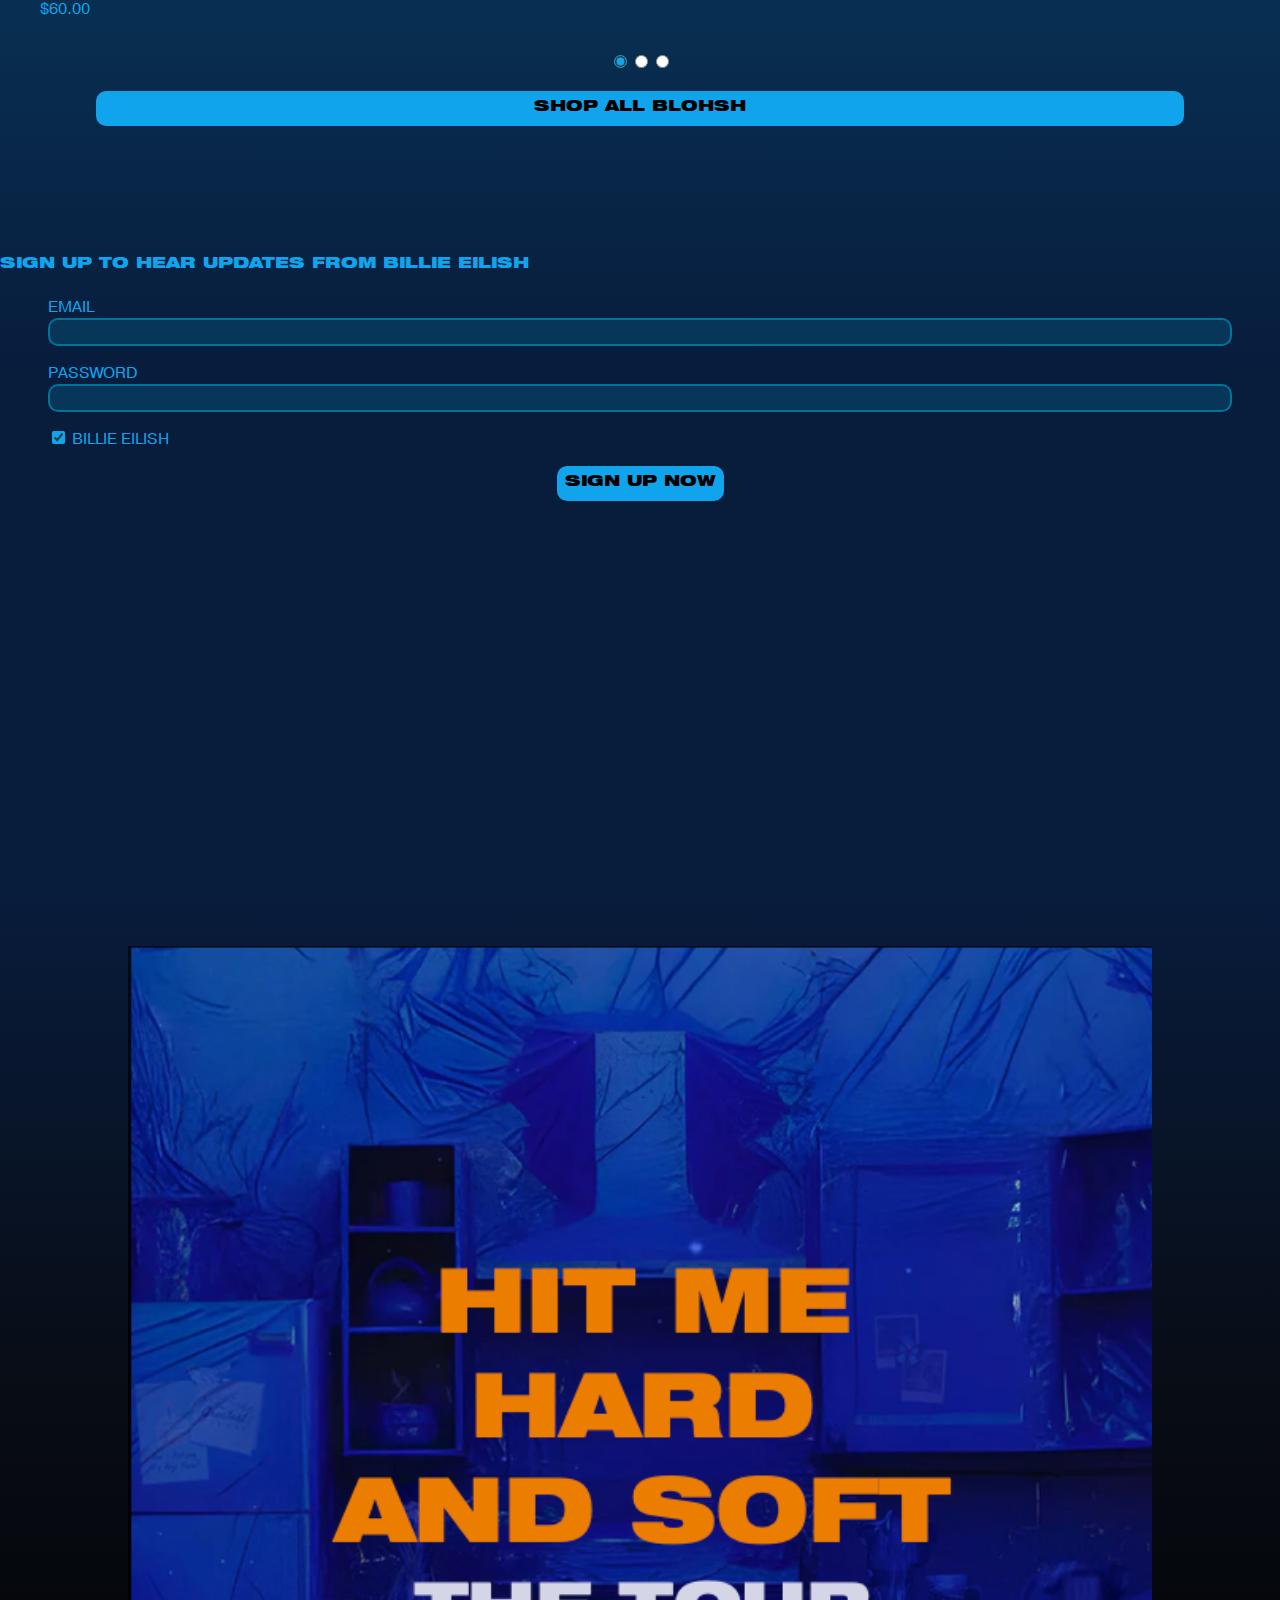
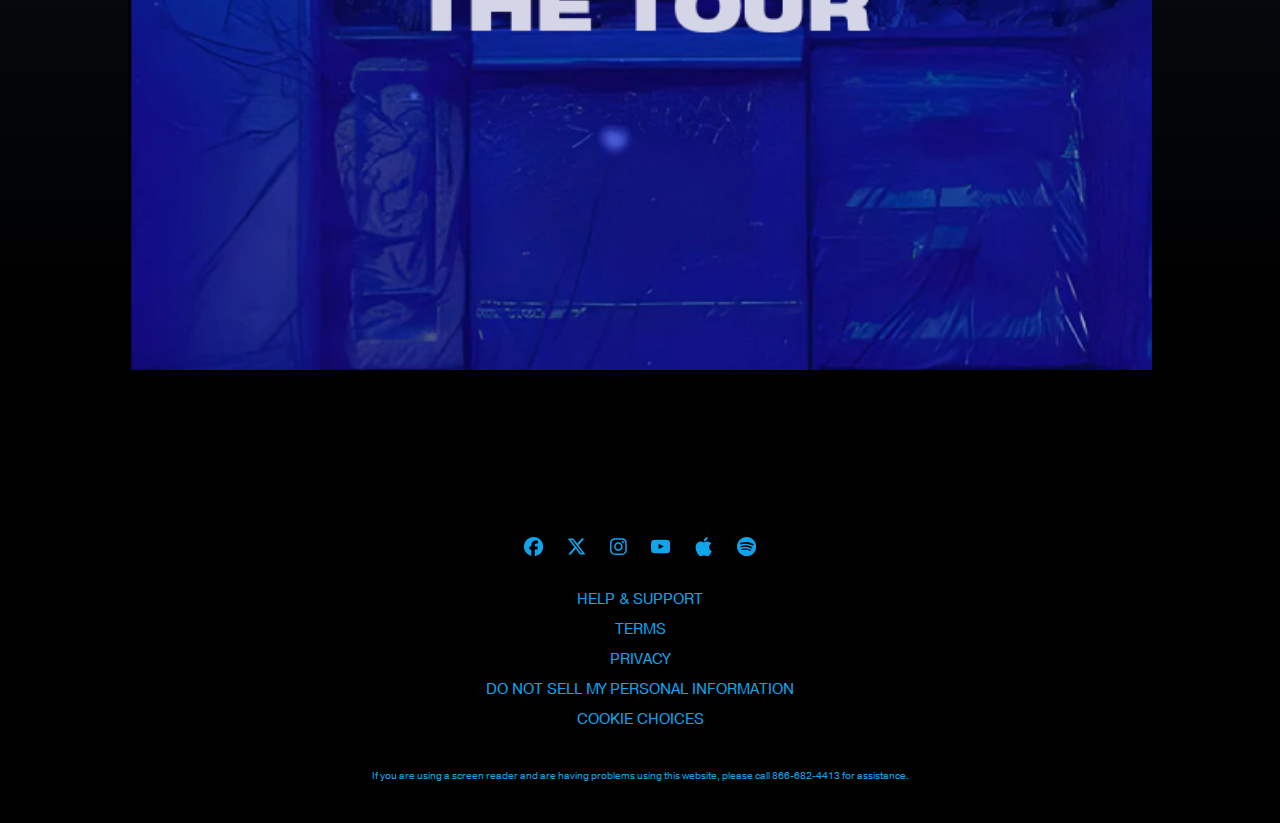
==== commit 9977ba1b: "kd" ====
--- a/index.html
+++ b/index.html
@@ -8,6 +8,7 @@
 		<title>Billie Eilish | Store - Billie Eilish | Store</title>
 
 		<link href="styles/style.css" rel="stylesheet" />
+		<link href="styles/overall.css" rel="stylesheet" />
 
 		<link rel="icon" type="image/svg+xml" href="images/icons/logo2.png" />
 	</head>
@@ -17,7 +18,6 @@
 			<a href="#"
 				><h1>
 					<img
-						id="logo"
 						src="images/icons/logo.png"
 						alt="hello welcome to the website of billie eilish" />
 				</h1>
@@ -107,7 +107,6 @@
 				><svg
 					xmlns="http://www.w3.org/2000/svg"
 					viewBox="-64 0 576 512"
-					class="w-full h-full icon icon--search"
 					fill="currentColor">
 					<path
 						d="M507.3 484.7l-141.5-141.5C397 306.8 415.1 259.7 415.1 208c0-114.9-93.13-208-208-208S-.0002 93.13-.0002 208S93.12 416 207.1 416c51.68 0 98.85-18.96 135.2-50.15l141.5 141.5C487.8 510.4 491.9 512 496 512s8.188-1.562 11.31-4.688C513.6 501.1 513.6 490.9 507.3 484.7zM208 384C110.1 384 32 305 32 208S110.1 32 208 32S384 110.1 384 208S305 384 208 384z"></path>
@@ -118,7 +117,6 @@
 				><svg
 					xmlns="http://www.w3.org/2000/svg"
 					viewBox="0 0 576 512"
-					class="w-full h-full icon icon--cart"
 					fill="currentColor">
 					<path
 						d="M80 0C87.47 0 93.95 5.17 95.6 12.45L100 32H541.8C562.1 32 578.3 52.25 572.6 72.66L518.6 264.7C514.7 278.5 502.1 288 487.8 288H158.2L172.8 352H496C504.8 352 512 359.2 512 368C512 376.8 504.8 384 496 384H160C152.5 384 146.1 378.8 144.4 371.5L67.23 32H16C7.164 32 0 24.84 0 16C0 7.164 7.164 0 16 0H80zM107.3 64L150.1 256H487.8L541.8 64H107.3zM128 456C128 425.1 153.1 400 184 400C214.9 400 240 425.1 240 456C240 486.9 214.9 512 184 512C153.1 512 128 486.9 128 456zM184 480C197.3 480 208 469.3 208 456C208 442.7 197.3 432 184 432C170.7 432 160 442.7 160 456C160 469.3 170.7 480 184 480zM512 456C512 486.9 486.9 512 456 512C425.1 512 400 486.9 400 456C400 425.1 425.1 400 456 400C486.9 400 512 425.1 512 456zM456 432C442.7 432 432 442.7 432 456C432 469.3 442.7 480 456 480C469.3 480 480 469.3 480 456C480 442.7 469.3 432 456 432z"></path>
@@ -166,7 +164,7 @@
 							<img
 								src="images/sweater.png"
 								alt="a selfie of billie with a hoodie" />
-							<img src="images/solo/sweatersolo.png" alt="blue hoodie" />
+							<img src="images/solo/sweatersolo.png" alt="hoodie" />
 						</a>
 					</li>
 
@@ -174,10 +172,8 @@
 						<a>
 							<h3>hit me hard and soft slide belt</h3>
 							<p>$30.00</p>
-							<img src="images/belt.png" alt="selfie billie with shirt" />
-							<img
-								src="images/solo/beltsolo.png"
-								alt="selfie billie with shirt" />
+							<img src="images/belt.png" alt="belt" />
+							<img src="images/solo/beltsolo.png" alt="belt" />
 						</a>
 					</li>
 
@@ -185,10 +181,8 @@
 						<a>
 							<h3>falling ribbed crop tank</h3>
 							<p>$45.00</p>
-							<img src="images/top.png" alt="selfie billie with shirt" />
-							<img
-								src="images/solo/shirtsolo.png"
-								alt="selfie billie with shirt" />
+							<img src="images/top.png" alt="selfie billie with a tanktop" />
+							<img src="images/solo/shirtsolo.png" alt="tanktop" />
 						</a>
 					</li>
 
@@ -196,10 +190,8 @@
 						<a>
 							<h3>black & white striped necktie</h3>
 							<p>$30.00</p>
-							<img src="images/necktie.png" alt="selfie billie with shirt" />
-							<img
-								src="images/solo/necktiesolo.png"
-								alt="selfie billie with shirt" />
+							<img src="images/necktie.png" alt="billie with a necktie" />
+							<img src="images/solo/necktiesolo.png" alt="necktie" />
 						</a>
 					</li>
 				</ul>
@@ -226,23 +218,17 @@
 						<a>
 							<h3>hit me hard and soft excl. vinyl</h3>
 							<p>$33.00</p>
-							<img src="images/exclvinyl.png" alt="billie holding a vinyl" />
-							<img
-								src="images/solo/exclvinylsolo.png"
-								alt="billie holding a vinyl" />
-						</a>
-					</li>
-
-					<li>
-						<a>
+							<img src="images/exclvinyl.png" alt="excusive vinyl" />
+							<img src="images/solo/exclvinylsolo.png" alt="excusive vinyl" />
+						</a>
+					</li>
+
+					<li>
+						<a href="product.html">
 							<h3>hit me hard and soft spotify fans first vinyl</h3>
 							<p>$33.00</p>
-							<img
-								src="images/spotifyvinyl.png"
-								alt="selfie billie with shirt" />
-							<img
-								src="images/solo/spotifyvinylsolo.png"
-								alt="selfie billie with shirt" />
+							<img src="images/spotifyvinyl.png" alt="spotify vinyl" />
+							<img src="images/solo/spotifyvinylsolo.png" alt="spotify vinyl" />
 						</a>
 					</li>
 
@@ -250,12 +236,10 @@
 						<a>
 							<h3>hit me hard and soft standard vinyl</h3>
 							<p>$33.00</p>
-							<img
-								src="images/standardvinyl.png"
-								alt="selfie billie with shirt" />
+							<img src="images/standardvinyl.png" alt="standard vinyl" />
 							<img
 								src="images/solo/standardvinylsolo.png"
-								alt="selfie billie with shirt" />
+								alt="standard vinyl" />
 						</a>
 					</li>
 
@@ -263,10 +247,8 @@
 						<a>
 							<h3>hit me hard and soft standard cd</h3>
 							<p>$14.00</p>
-							<img src="images/cd.png" alt="selfie billie with shirt" />
-							<img
-								src="images/solo/cdsolo.png"
-								alt="selfie billie with shirt" />
+							<img src="images/cd.png" alt="cds" />
+							<img src="images/solo/cdsolo.png" alt="cds" />
 						</a>
 					</li>
 
@@ -274,10 +256,8 @@
 						<a>
 							<h3>hit me hard and soft cassette</h3>
 							<p>$18.00</p>
-							<img src="images/cassette.png" alt="selfie billie with shirt" />
-							<img
-								src="images/solo/cassettesolo.png"
-								alt="selfie billie with shirt" />
+							<img src="images/cassette.png" alt="cassette" />
+							<img src="images/solo/cassettesolo.png" alt="cassette" />
 						</a>
 					</li>
 
@@ -285,12 +265,8 @@
 						<a>
 							<h3>'happier than ever' exclusive multicolor vinyl</h3>
 							<p>$35.00</p>
-							<img
-								src="images/multicolorvinyl.png"
-								alt="selfie billie with shirt" />
-							<img
-								src="images/multicolorvinyl.png"
-								alt="selfie billie with shirt" />
+							<img src="images/multicolorvinyl.png" alt="multicolored vinyl" />
+							<img src="images/multicolorvinyl.png" alt="multicolored vinyl" />
 						</a>
 					</li>
 				</ul>
@@ -319,7 +295,7 @@
 							<p>$60.00</p>
 							<img
 								src="images/bluebloshnecklace.png"
-								alt="selfie of billie eilish with a necklace" />
+								alt="selfie of billie wearing a necklace" />
 							<img src="images/solo/bluenecklacesolo.png" alt="necklace" />
 						</a>
 					</li>
@@ -328,12 +304,8 @@
 						<a href="">
 							<h3>racer green beanie</h3>
 							<p>$25.00</p>
-							<img
-								src="images/greenbeanie.png"
-								alt="selfie billie with shirt" />
-							<img
-								src="images/greenbeanie.png"
-								alt="selfie billie with shirt" />
+							<img src="images/greenbeanie.png" alt="green beanie" />
+							<img src="images/greenbeanie.png" alt="green beanie" />
 						</a>
 					</li>
 
@@ -341,8 +313,8 @@
 						<a>
 							<h3>racer bucket hat</h3>
 							<p>$30.00</p>
-							<img src="images/buckethat.png" alt="selfie billie with shirt" />
-							<img src="images/buckethat.png" alt="selfie billie with shirt" />
+							<img src="images/buckethat.png" alt="buckethat" />
+							<img src="images/buckethat.png" alt="buckethat" />
 						</a>
 					</li>
 
@@ -361,10 +333,8 @@
 						<a>
 							<h3>blohsh blue bandana</h3>
 							<p>$10.00</p>
-							<img src="images/bandana.png" alt="selfie billie with shirt" />
-							<img
-								src="images/solo/bandanasolo.png"
-								alt="selfie billie with shirt" />
+							<img src="images/bandana.png" alt="bandana" />
+							<img src="images/solo/bandanasolo.png" alt="bandana" />
 						</a>
 					</li>
 
@@ -372,8 +342,8 @@
 						<a>
 							<h3>blohsh dark orange long sleve</h3>
 							<p>$45.00</p>
-							<img src="images/redsweater.png" alt="selfie billie with shirt" />
-							<img src="images/redsweater.png" alt="selfie billie with shirt" />
+							<img src="images/redsweater.png" alt="red sweater" />
+							<img src="images/redsweater.png" alt="red sweater" />
 						</a>
 					</li>
 
@@ -381,15 +351,25 @@
 						<a>
 							<h3>blohsh logo long sleeve</h3>
 							<p>$60.00</p>
-							<img
-								src="images/orangesweater.png"
-								alt="selfie billie with shirt" />
+							<img src="images/orangesweater.png" alt="orange sweater" />
 							<img
 								src="images/solo/orangesweatersolo.png"
-								alt="selfie billie with shirt" />
+								alt="orange sweater" />
 						</a>
 					</li>
 				</ul>
+
+				<div>
+					<label class="text-shadow">
+						<input type="radio" name="radios" value="1" checked />
+					</label>
+					<label class="text-shadow">
+						<input type="radio" name="radios" value="2" />
+					</label>
+					<label class="text-shadow">
+						<input type="radio" name="radios" value="3" />
+					</label>
+				</div>
 
 				<a href="#"><strong>shop all blohsh</strong></a>
 			</section>
@@ -425,13 +405,75 @@
 			</section>
 
 			<section>
+				<h3>hit me hard and soft the tour</h3>
 				<img src="images/tourimage.png" alt="buy tour tickets" />
 			</section>
 		</main>
 
 		<footer>
+			<section>
+				<a href="#"
+					><svg
+						viewBox="0 0 48 48"
+						fill="currentColor"
+						xmlns="http://www.w3.org/2000/svg">
+						<path
+							d="M24 0C10.7453 0 0 10.7453 0 24C0 35.255 7.74912 44.6995 18.2026 47.2934V31.3344H13.2538V24H18.2026V20.8397C18.2026 12.671 21.8995 8.8848 29.9194 8.8848C31.44 8.8848 34.0637 9.18336 35.137 9.48096V16.129C34.5706 16.0694 33.5866 16.0397 32.3645 16.0397C28.4294 16.0397 26.9088 17.5306 26.9088 21.4061V24H34.7482L33.4013 31.3344H26.9088V47.8243C38.7926 46.3891 48.001 36.2707 48.001 24C48 10.7453 37.2547 0 24 0Z"></path>
+					</svg>
+				</a>
+				<a href="#"
+					><svg
+						viewBox="0 0 48 48"
+						fill="currentColor"
+						xmlns="http://www.w3.org/2000/svg">
+						<path
+							d="M36.6526 3.80786H43.3995L28.6594 20.6548L46 43.5798H32.4225L21.7881 29.6759L9.61989 43.5798H2.86886L18.6349 25.5601L2 3.80786H15.9222L25.5348 16.5165L36.6526 3.80786ZM34.2846 39.5414H38.0232L13.8908 7.63413H9.87892L34.2846 39.5414Z"></path>
+					</svg>
+				</a>
+
+				<a href="#"
+					><svg
+						xmlns="http://www.w3.org/2000/svg"
+						fill="currentColor"
+						viewBox="0 0 448 512">
+						<path
+							d="M224.1 141c-63.6 0-114.9 51.3-114.9 114.9s51.3 114.9 114.9 114.9S339 319.5 339 255.9 287.7 141 224.1 141zm0 189.6c-41.1 0-74.7-33.5-74.7-74.7s33.5-74.7 74.7-74.7 74.7 33.5 74.7 74.7-33.6 74.7-74.7 74.7zm146.4-194.3c0 14.9-12 26.8-26.8 26.8-14.9 0-26.8-12-26.8-26.8s12-26.8 26.8-26.8 26.8 12 26.8 26.8zm76.1 27.2c-1.7-35.9-9.9-67.7-36.2-93.9-26.2-26.2-58-34.4-93.9-36.2-37-2.1-147.9-2.1-184.9 0-35.8 1.7-67.6 9.9-93.9 36.1s-34.4 58-36.2 93.9c-2.1 37-2.1 147.9 0 184.9 1.7 35.9 9.9 67.7 36.2 93.9s58 34.4 93.9 36.2c37 2.1 147.9 2.1 184.9 0 35.9-1.7 67.7-9.9 93.9-36.2 26.2-26.2 34.4-58 36.2-93.9 2.1-37 2.1-147.8 0-184.8zM398.8 388c-7.8 19.6-22.9 34.7-42.6 42.6-29.5 11.7-99.5 9-132.1 9s-102.7 2.6-132.1-9c-19.6-7.8-34.7-22.9-42.6-42.6-11.7-29.5-9-99.5-9-132.1s-2.6-102.7 9-132.1c7.8-19.6 22.9-34.7 42.6-42.6 29.5-11.7 99.5-9 132.1-9s102.7-2.6 132.1 9c19.6 7.8 34.7 22.9 42.6 42.6 11.7 29.5 9 99.5 9 132.1s2.7 102.7-9 132.1z"></path>
+					</svg>
+				</a>
+
+				<a href="#"
+					><svg
+						viewBox="0 0 48 48"
+						fill="currentColor"
+						xmlns="http://www.w3.org/2000/svg">
+						<path
+							d="M47.5219 14.4001C47.5219 14.4001 47.0531 11.0907 45.6094 9.6376C43.7812 7.7251 41.7375 7.71572 40.8 7.60322C34.0875 7.11572 24.0094 7.11572 24.0094 7.11572H23.9906C23.9906 7.11572 13.9125 7.11572 7.2 7.60322C6.2625 7.71572 4.21875 7.7251 2.39062 9.6376C0.946875 11.0907 0.4875 14.4001 0.4875 14.4001C0.4875 14.4001 0 18.2907 0 22.172V25.8095C0 29.6907 0.478125 33.5813 0.478125 33.5813C0.478125 33.5813 0.946875 36.8907 2.38125 38.3438C4.20937 40.2563 6.60938 40.1907 7.67813 40.397C11.5219 40.7626 24 40.8751 24 40.8751C24 40.8751 34.0875 40.8563 40.8 40.3782C41.7375 40.2657 43.7812 40.2563 45.6094 38.3438C47.0531 36.8907 47.5219 33.5813 47.5219 33.5813C47.5219 33.5813 48 29.7001 48 25.8095V22.172C48 18.2907 47.5219 14.4001 47.5219 14.4001ZM19.0406 30.2251V16.7345L32.0062 23.5032L19.0406 30.2251Z"></path>
+					</svg>
+				</a>
+
+				<a href="#"
+					><svg
+						viewBox="0 0 48 48"
+						fill="currentColor"
+						xmlns="http://www.w3.org/2000/svg">
+						<path
+							d="M43.5839 37.4071C42.858 39.0841 41.9988 40.6277 41.0033 42.0469C39.6463 43.9817 38.5352 45.3209 37.6789 46.0646C36.3516 47.2853 34.9294 47.9105 33.4065 47.946C32.3132 47.946 30.9947 47.6349 29.4599 47.0038C27.9201 46.3757 26.5051 46.0646 25.2112 46.0646C23.8542 46.0646 22.3988 46.3757 20.8421 47.0038C19.2831 47.6349 18.0271 47.9638 17.0668 47.9964C15.6064 48.0586 14.1508 47.4157 12.6978 46.0646C11.7704 45.2557 10.6105 43.8691 9.22087 41.9047C7.72995 39.807 6.50422 37.3745 5.54395 34.6012C4.51554 31.6058 4 28.7051 4 25.8969C4 22.6801 4.69509 19.9057 6.08734 17.5807C7.18153 15.7132 8.63718 14.2401 10.4591 13.1586C12.2809 12.0772 14.2495 11.5261 16.3694 11.4908C17.5293 11.4908 19.0505 11.8496 20.9408 12.5548C22.8258 13.2623 24.0361 13.6211 24.5667 13.6211C24.9635 13.6211 26.308 13.2016 28.5874 12.3652C30.7428 11.5895 32.562 11.2683 34.0524 11.3948C38.0908 11.7207 41.1247 13.3127 43.1425 16.1807C39.5307 18.3691 37.7441 21.4342 37.7797 25.3662C37.8123 28.429 38.9233 30.9776 41.107 33.0013C42.0966 33.9405 43.2017 34.6664 44.4313 35.182C44.1646 35.9553 43.8832 36.696 43.5839 37.4071V37.4071ZM34.322 0.960762C34.322 3.36131 33.445 5.6027 31.6969 7.6773C29.5873 10.1436 27.0357 11.5687 24.2687 11.3439C24.2334 11.0559 24.213 10.7528 24.213 10.4343C24.213 8.12973 25.2162 5.66343 26.9978 3.6469C27.8872 2.6259 29.0185 1.77694 30.3903 1.09972C31.7591 0.432598 33.0539 0.0636663 34.2716 0.000488281C34.3072 0.321404 34.322 0.64234 34.322 0.960731V0.960762Z"></path>
+					</svg>
+				</a>
+
+				<a href="#"
+					><svg
+						viewBox="0 0 48 48"
+						fill="currentColor"
+						xmlns="http://www.w3.org/2000/svg">
+						<path
+							d="M23.9266 0C10.7126 0 0 10.7123 0 23.9263C0 37.1409 10.7126 47.8523 23.9266 47.8523C37.142 47.8523 47.8534 37.1409 47.8534 23.9263C47.8534 10.7131 37.142 0.00114285 23.9263 0.00114285L23.9266 0ZM34.8991 34.5086C34.4706 35.2114 33.5506 35.4343 32.8477 35.0029C27.23 31.5714 20.158 30.7943 11.8294 32.6971C11.0269 32.88 10.2269 32.3771 10.044 31.5743C9.86029 30.7714 10.3611 29.9714 11.1657 29.7886C20.28 27.7054 28.098 28.6029 34.4049 32.4571C35.1077 32.8886 35.3306 33.8057 34.8991 34.5086ZM37.8277 27.9929C37.2877 28.8714 36.1391 29.1486 35.262 28.6086C28.8306 24.6546 19.0269 23.5097 11.4197 25.8189C10.4331 26.1169 9.39114 25.5609 9.09171 24.576C8.79457 23.5894 9.35086 22.5494 10.3357 22.2494C19.0251 19.6129 29.8277 20.89 37.2134 25.4286C38.0906 25.9686 38.3677 27.1169 37.8277 27.9929ZM38.0791 21.2089C30.3677 16.6286 17.6449 16.2074 10.2823 18.442C9.1 18.8006 7.84971 18.1331 7.49143 16.9509C7.13314 15.768 7.8 14.5186 8.98314 14.1591C17.4349 11.5934 31.4849 12.0891 40.3631 17.3597C41.4289 17.9909 41.7774 19.3643 41.146 20.4263C40.5174 21.4897 39.1403 21.8403 38.0803 21.2089H38.0791Z"></path>
+					</svg>
+				</a>
+			</section>
+
 			<ul>
-				<li>help and support</li>
+				<li>help & support</li>
 				<li>terms</li>
 				<li>privacy</li>
 				<li>do not sell my personal information</li>
--- a/styles/style.css
+++ b/styles/style.css
@@ -22,31 +22,6 @@
 
 
 
-/*********************************************************/
-/* ---------------------- CURSOR ----------------------- */
-/*********************************************************/
-
-@keyframes bubbel-ani {
-  to {
-    transform: translate(0, -40vw);
-    opacity: 0;
-  }
-}
-
-.cursor-trail {
-  position: absolute;
-  pointer-events: none;
-  width: 10px;
-  /* Adjust the size of the trail */
-  height: 10px;
-  opacity: 0.5;
-
-  animation: bubbel-ani 1.5s ease-out forwards;
-}
-
-
-
-
 
 
 
@@ -81,6 +56,8 @@
 
 	--color-text: #10a4ec;
 	--color-background:#083659;
+  --color-tour: #ec7d02;
+  --color-tour-white: #FFFFFF;
 
 	--general-color: black;
 	--header-gradient: linear-gradient(transparent, transparent);
@@ -99,135 +76,6 @@
 
 
 
-
-
-/*********************************************************/
-/* ---------------------- HEADER ----------------------- */
-/*********************************************************/
-
-header {
-  min-height: 2em;
-  padding: 0 1em;
-  line-height: 1;
-  
-  display: flex;
-  align-items: center;
-  justify-content: space-between;
-
-  position: fixed;
-  z-index: 10;
-  background: transparent; /* transparent background to show the video */
-  color: white;
-
-  top: 0;
-  left: 0;
-  right: 0;
-}
-
-header a {
-  padding: 0.5em 0;
-  color: var(--color-text);
-  text-decoration: none;
-}
-
-header > a:first-of-type {
-  display: grid;
-  grid-template-columns: min-content min-content;
-  grid-gap: 0.25em;
-  align-items: center;
-}
-
-header > a:first-of-type img {
-  height: 3em;
-}
-
-header button {
-  padding: 0.5em;
-  display: flex;
-  align-items: center;
-  gap: 0.25em;
-  
-  appearance: none;
-  background-color: var(--button-background);
-  border: none;
-  border-radius: 0.25em; 
-
-  margin-bottom: 0.5em;
-}
-
-header button img {
-  height: 2em;
-}
-
-header > button {
-  order: -1;
-}
-
-#logo {
-  width: 100.66px;
-  height: 40.93px;
-}
-
-/* -------- LINK TO ICON ---------- */
-
-header > a svg {
-  width: 2em;
-}
-
-nav button {
- justify-self: start;
-}
-
-
-/* -------------- NAV  -------------*/
-nav {
-  padding: 1em 2em;
-  
-  display: grid;
-  align-content: start;
-  gap: 1em;
-  width: 80vw;
-
-  background-image: var(--menu-gradient);
-  
-  position: fixed;
-  inset:0;
-
-  transform: translateX(-100%);
-  transition:1s;
-  
-}
-
-/* ----------- SHOW MENU -------------*/
-
-nav.toonMenu {
-  transform: translateX(0);
-}
-
-nav ul { 
-  margin: 0; 
-  padding: 0;
-  list-style: none;
-  font-size: 14px;
-}
-
-nav ul li {
-  padding: 1em;
-}
-
-nav a {
-  display: flex;
-}
-
-nav details{
-  color: var(--color-text)
-}
-nav details ul{
-  font-size: 13px;
-  /* padding: .5em 1em; */
-  padding-bottom: 1em;
-  font-family: 'billiefont2';
-}
 
 
 /*********************************************************/
@@ -249,12 +97,6 @@
   padding-bottom: .5em;
 }
 
-section:nth-of-type(8) img {
-  width: 100%;
-  padding: 10%;
-}
-
-
 h5 {
   color: var(--color-border);
   font-size: 4em;
@@ -262,7 +104,22 @@
   display: flex;
 }
 
-
+section:nth-of-type(8) img {
+  width: 100%;
+  padding: 10%;
+  position: relative;
+  text-align: center;
+}
+
+section:nth-of-type(8) h3 {
+  color: var(--color-tour);
+  font-size: 30px;
+
+  position: absolute;
+  top: 550%;
+  left: 50%;
+  transform: translate(-40%, -40%);
+}
 
 
 
@@ -495,9 +352,9 @@
 
 
 
-/* ---------------------- BLOSH ------------------------*/
-
-/* ----------- BLOSH TEXT -------------*/
+/* ---------------------- BLOHSH ------------------------*/
+
+/* ----------- BLOHSH TEXT -------------*/
 
 section:nth-of-type(4) ul {
   overflow: auto;
@@ -527,7 +384,7 @@
 }
 
 
-/* ----------- BLOSH IMAGES -------------*/
+/* ----------- BLOHSH IMAGES -------------*/
 
 section:nth-of-type(4) img {
   width: 100%;
@@ -553,8 +410,33 @@
   transition: .3s;
 }
 
-
-/* ---------- BLOSH BUTTON -------------*/
+/* -----------  BLOHSH RADIOS -------------*/
+
+section:nth-of-type(4)>div {
+  display: flex;
+  margin: 1em 0;
+  width: 100%;
+  justify-content: center;
+}
+
+
+section:nth-of-type(2)>div label input {
+  cursor: pointer;
+}
+
+/* ----------- BLOHSH SCROLL ANIMATION -------------*/
+
+
+section:nth-of-type(4):has(div label:nth-of-type(2) input:checked) ul li {
+  transform: translateX(calc(-200% - 3em));
+}
+
+section:nth-of-type(4):has(div label:nth-of-type(3) input:checked) ul li {
+  transform: translateX(calc(-400% - 6em));
+}
+
+
+/* ---------- BLOHSH BUTTON -------------*/
 
 section:nth-of-type(4) > a {
   position: absolute;
@@ -659,6 +541,8 @@
 
 footer ul li {
   font-family: 'billiefont2';
+  font-size: 15px;
+
   list-style-type: none;
   padding: 0;
   margin: 0;
@@ -672,6 +556,7 @@
 footer p {
   font-family: 'billiefont2';
   font-size: 10px;
+  text-transform: none;
 
   display: block;
   text-align: center;
@@ -679,6 +564,19 @@
   padding: 3em;
   margin: 10px 0;
 
+}
+
+footer section {
+  display: flex;
+  justify-content: center;
+  gap: 1.5em;
+  padding-top: 2em;
+  padding-bottom: 1em;
+}
+
+footer a svg {
+  color: var(--color-shop-button);
+  height: 1.2em;
 }
 
 
--- a/styles/overall.css
+++ b/styles/overall.css
@@ -0,0 +1,284 @@
+/*********************************************************/
+/* ------------------------ FONT ----------------------- */
+/*********************************************************/
+
+@font-face {
+    /* Equity A text - regular */
+    font-family: 'billiefont';
+    src: url("../fonts/font.woff") format('woff');
+    font-weight: normal;
+    font-style: normal;
+}
+
+@font-face {
+    /* Equity A text - regular */
+    font-family: 'billiefont2';
+    src: url("../fonts/billiefont2.woff") format('woff');
+    font-weight: normal;
+    font-style: normal;
+}
+
+
+
+
+
+/*********************************************************/
+/* ---------------------- CURSOR ----------------------- */
+/*********************************************************/
+
+@keyframes bubbel-ani {
+    to {
+        transform: translate(0, -40vw);
+        opacity: 0;
+    }
+}
+
+.cursor-trail {
+    position: absolute;
+    pointer-events: none;
+    width: 10px;
+    /* Adjust the size of the trail */
+    height: 10px;
+    opacity: 0.5;
+
+    animation: bubbel-ani 1.5s ease-out forwards;
+}
+
+
+
+
+
+/**********************************************************/
+/* ------------------- CSS REMEDY ----------------------- */
+/*********************************************************/
+
+
+*,
+*::after,
+*::before {
+    box-sizing: border-box;
+}
+
+*:focus-visible,
+*::after,
+*::before {
+    border: 2px solid white;
+}
+
+html {
+    scroll-behavior: smooth;
+}
+
+
+
+/*********************************************************/
+/* ----------------- CUSTOM PROPERTIES ----------------- */
+/*********************************************************/
+
+:root {
+    --color-text: #10a4ec;
+    --color-background: #083659;
+    --color-tour: #ec7d02;
+    --color-tour-white: #FFFFFF;
+
+    --general-color: black;
+    --header-gradient: linear-gradient(transparent, transparent);
+    --menu-gradient: linear-gradient(black, black);
+    /* --button-color:#fff; */
+    --button-background: transparent;
+
+    /* --------shop buttons------- */
+    --color-shop: black;
+    --color-shop-button: #10a4ec;
+
+    --color-border: #027399;
+    --whiteSpace: 1em;
+}
+
+
+
+
+/*********************************************************/
+/* ---------------------- HEADER ----------------------- */
+/*********************************************************/
+
+header {
+    min-height: 2em;
+    padding: 0 1em;
+    line-height: 1;
+
+    display: flex;
+    align-items: center;
+    justify-content: space-between;
+
+    position: fixed;
+    z-index: 10;
+    background: transparent;
+    /* transparent background to show the video */
+    color: white;
+
+    top: 0;
+    left: 0;
+    right: 0;
+}
+
+header a {
+    padding: 0.5em 0;
+    color: var(--color-text);
+    text-decoration: none;
+}
+
+header>a:first-of-type {
+    display: grid;
+    grid-template-columns: min-content min-content;
+    grid-gap: 0.25em;
+    align-items: center;
+}
+
+header>a:first-of-type img {
+    height: 1.6em;
+}
+
+header button {
+    padding: 0.5em;
+    display: flex;
+    align-items: center;
+    gap: 0.25em;
+
+    appearance: none;
+    background-color: var(--button-background);
+    border: none;
+    border-radius: 0.25em;
+
+    margin-bottom: 0.5em;
+}
+
+header button img {
+    height: 2em;
+}
+
+header>button {
+    order: -1;
+}
+
+/* -------- LINK TO ICON ---------- */
+
+header>a svg {
+    width: 2em;
+}
+
+nav button {
+    justify-self: start;
+}
+
+
+/* -------------- NAV  -------------*/
+nav {
+    padding: 1em 2em;
+
+    display: grid;
+    align-content: start;
+    gap: 1em;
+    width: 80vw;
+
+    background-image: var(--menu-gradient);
+
+    position: fixed;
+    inset: 0;
+
+    transform: translateX(-100%);
+    transition: 1s;
+
+}
+
+/* ----------- SHOW MENU -------------*/
+
+nav.toonMenu {
+    transform: translateX(0);
+}
+
+nav ul {
+    margin: 0;
+    padding: 0;
+    list-style: none;
+    font-size: 14px;
+}
+
+nav ul li {
+    padding: 1em;
+}
+
+nav a {
+    display: flex;
+}
+
+nav details {
+    color: var(--color-text)
+}
+
+nav details ul {
+    font-size: 13px;
+    /* padding: .5em 1em; */
+    padding-bottom: 1em;
+    font-family: 'billiefont2';
+}
+
+
+
+
+
+
+/*********************************************************/
+/* ----------------------- FOOTER ---------------------- */
+/*********************************************************/
+
+footer ul {
+    padding: 0;
+    margin: 0;
+}
+
+footer ul li {
+    font-family: 'billiefont2';
+    font-size: 15px;
+
+    list-style-type: none;
+    padding: 0;
+    margin: 0;
+    text-align: center;
+
+    display: block;
+    margin: 10px 0;
+}
+
+footer li:hover {
+    color: var(--color-tour-white);
+}
+
+footer p {
+    font-family: 'billiefont2';
+    font-size: 10px;
+    text-transform: none;
+
+    display: block;
+    text-align: center;
+
+    padding: 3em;
+    margin: 10px 0;
+}
+
+footer section {
+    display: flex;
+    justify-content: center;
+    gap: 1.5em;
+    padding-top: 2em;
+    padding-bottom: 1em;
+}
+
+footer a svg {
+    color: var(--color-shop-button);
+    height: 1.2em;
+}
+
+footer a svg:hover {
+    color: var(--color-tour-white);
+}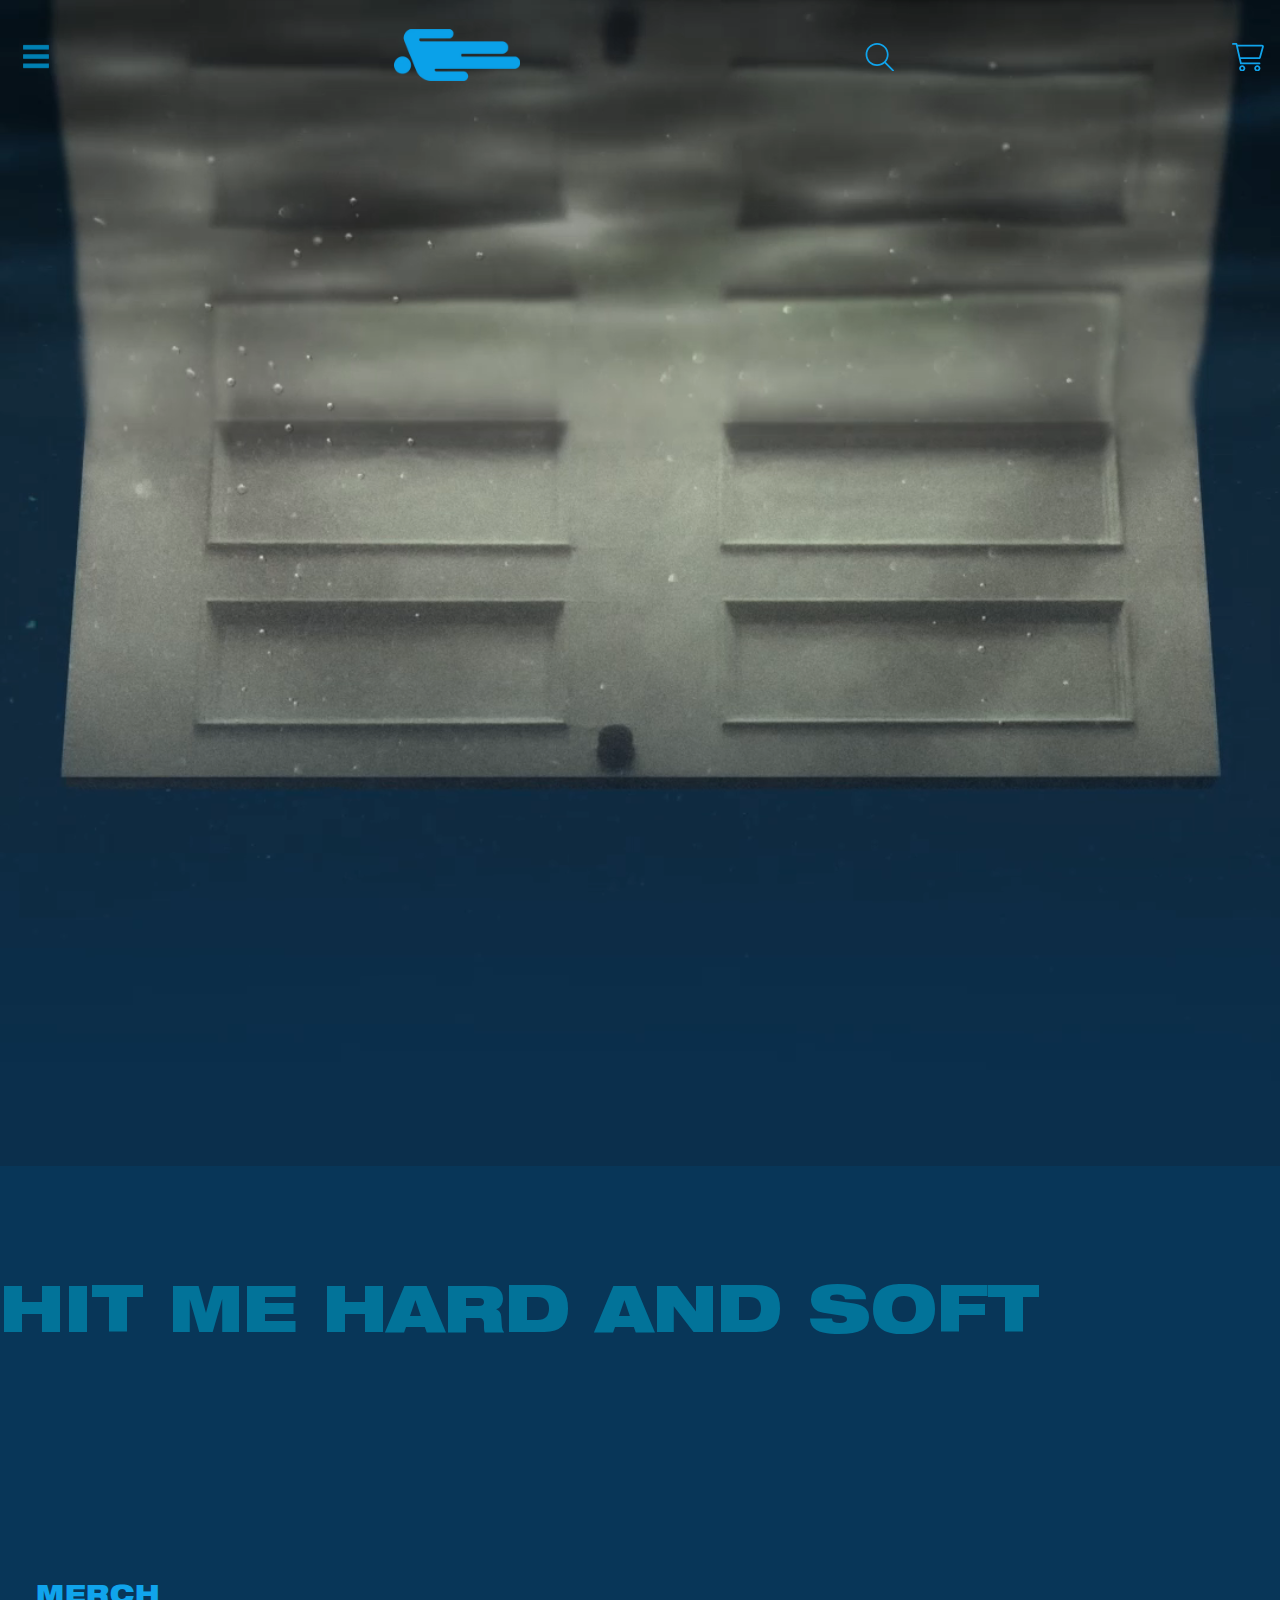
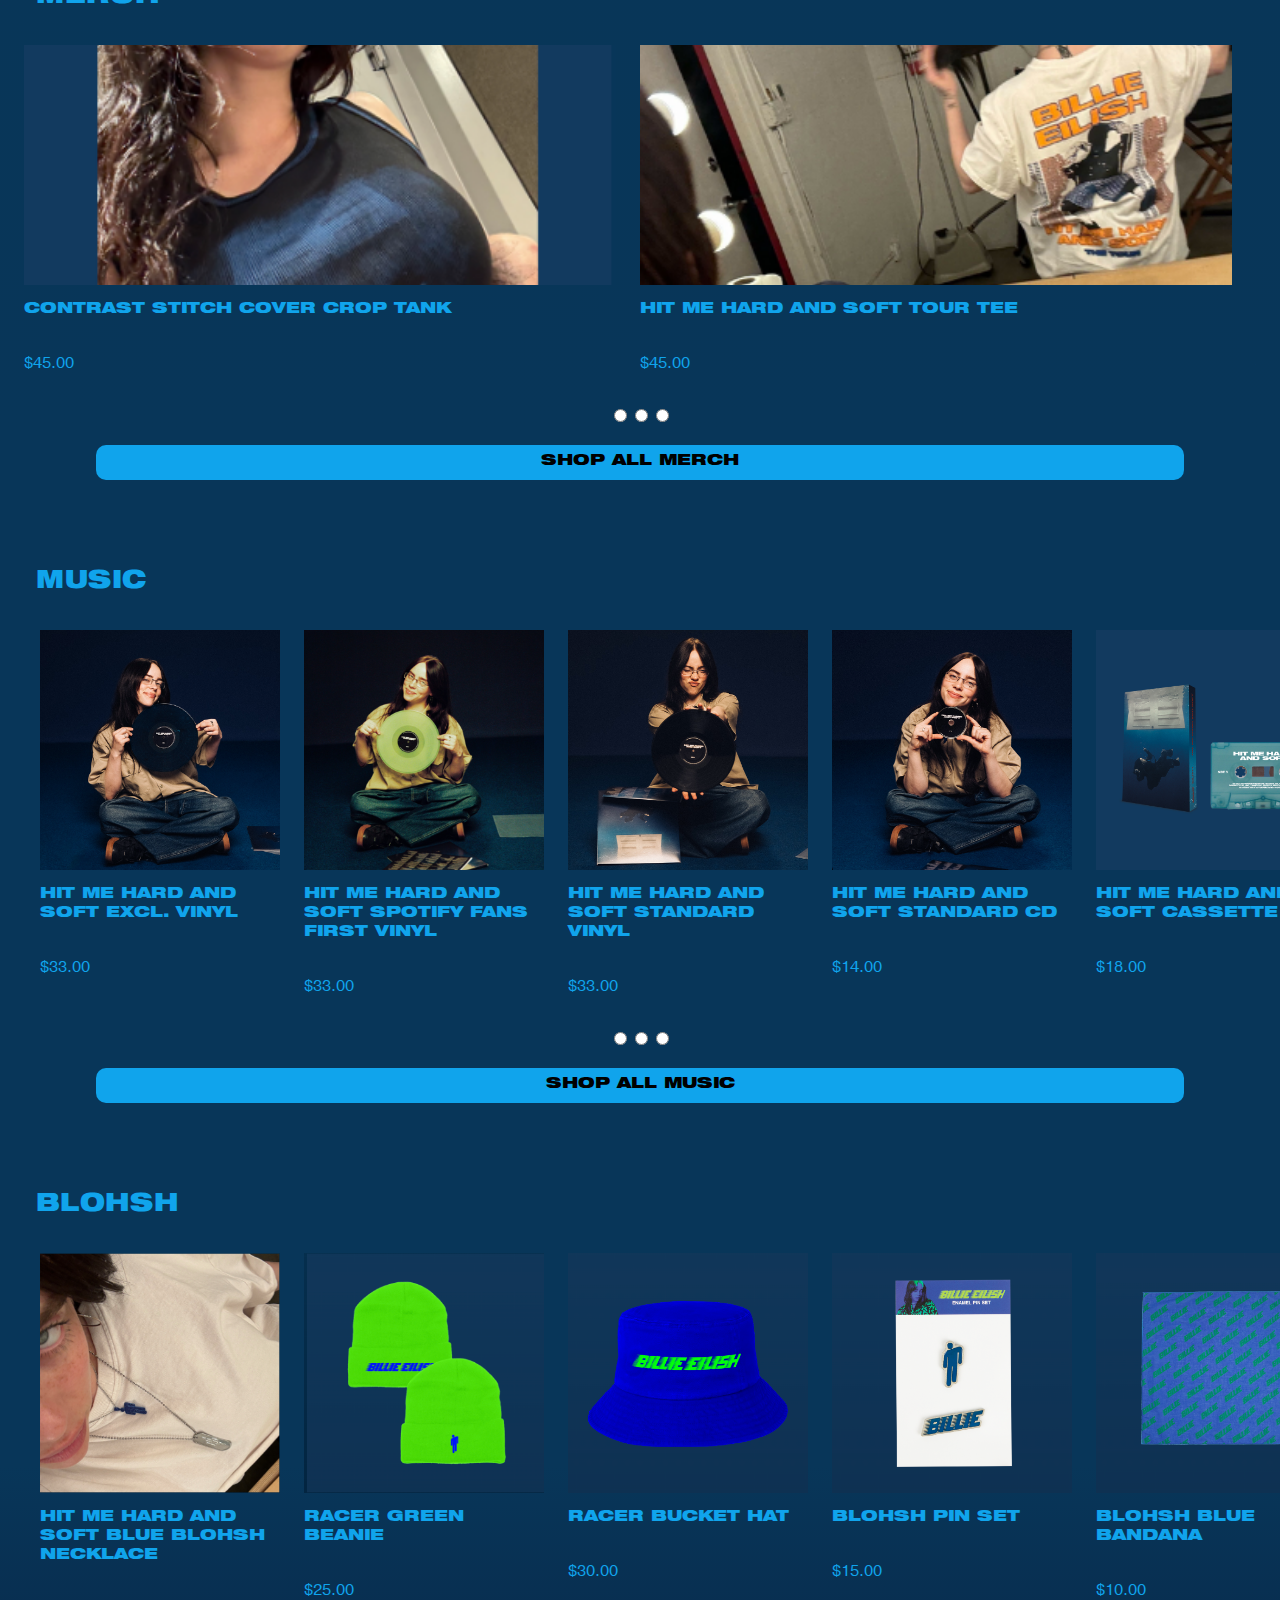
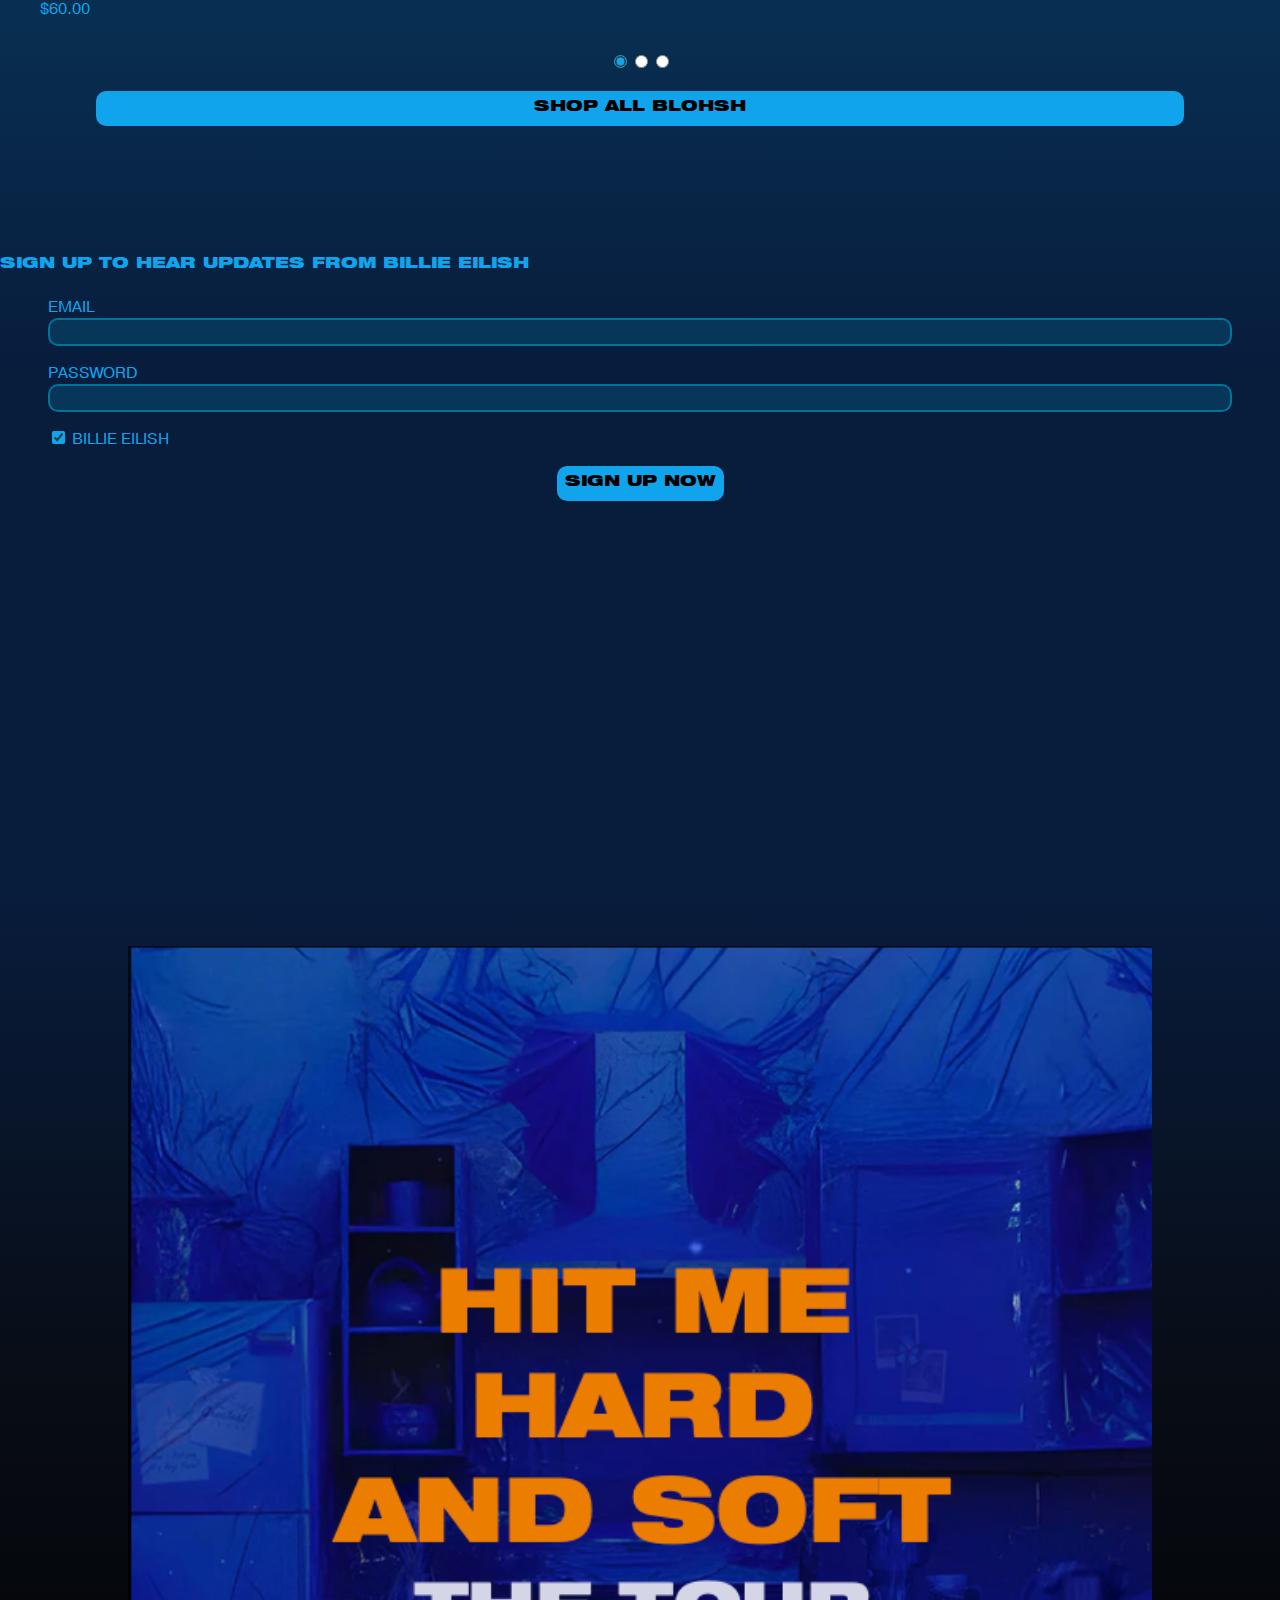
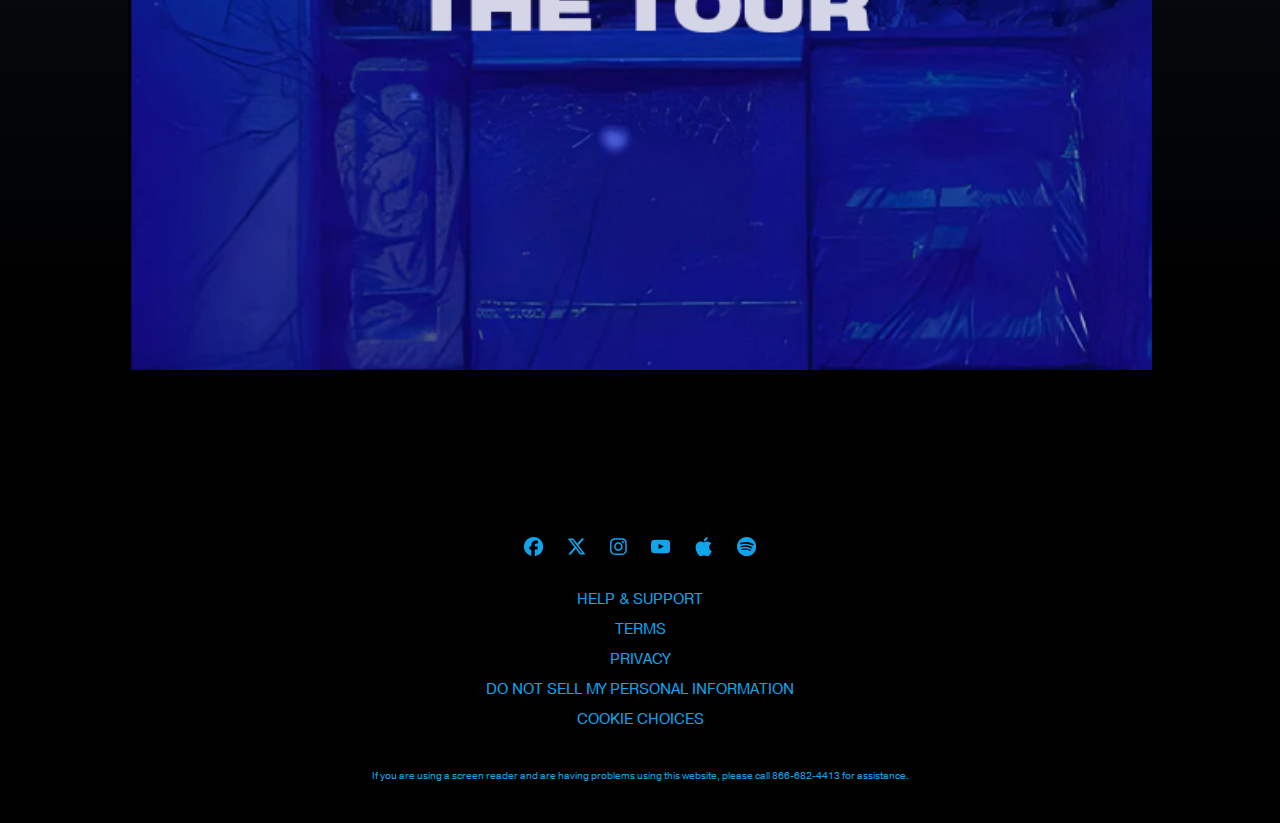
==== commit 88e0cd8a: "Update index.html" ====
--- a/index.html
+++ b/index.html
@@ -65,9 +65,7 @@
 							<ul>
 								<li><a href="#">hit me hard and soft</a></li>
 								<li><a href="#">happier than ever</a></li>
-								<li>
-									<a href="#">when we all fall asleep, where do we go?</a>
-								</li>
+								<li><a href="#">when we all fall asleep, where do we go?</a></li>
 								<li><a href="#">blohsh</a></li>
 							</ul>
 						</details>
--- a/styles/style.css
+++ b/styles/style.css
@@ -259,10 +259,13 @@
   gap: 1.5em;
 }
 section:nth-of-type(3) ul li a {
+  color: var(--color-shop-button);
+  text-decoration: none;
+  
   width: 15em;
   display: flex;
   flex-direction: column;
-  position: relative
+  position: relative;
 }
 
 section:nth-of-type(3) ul li h3 {
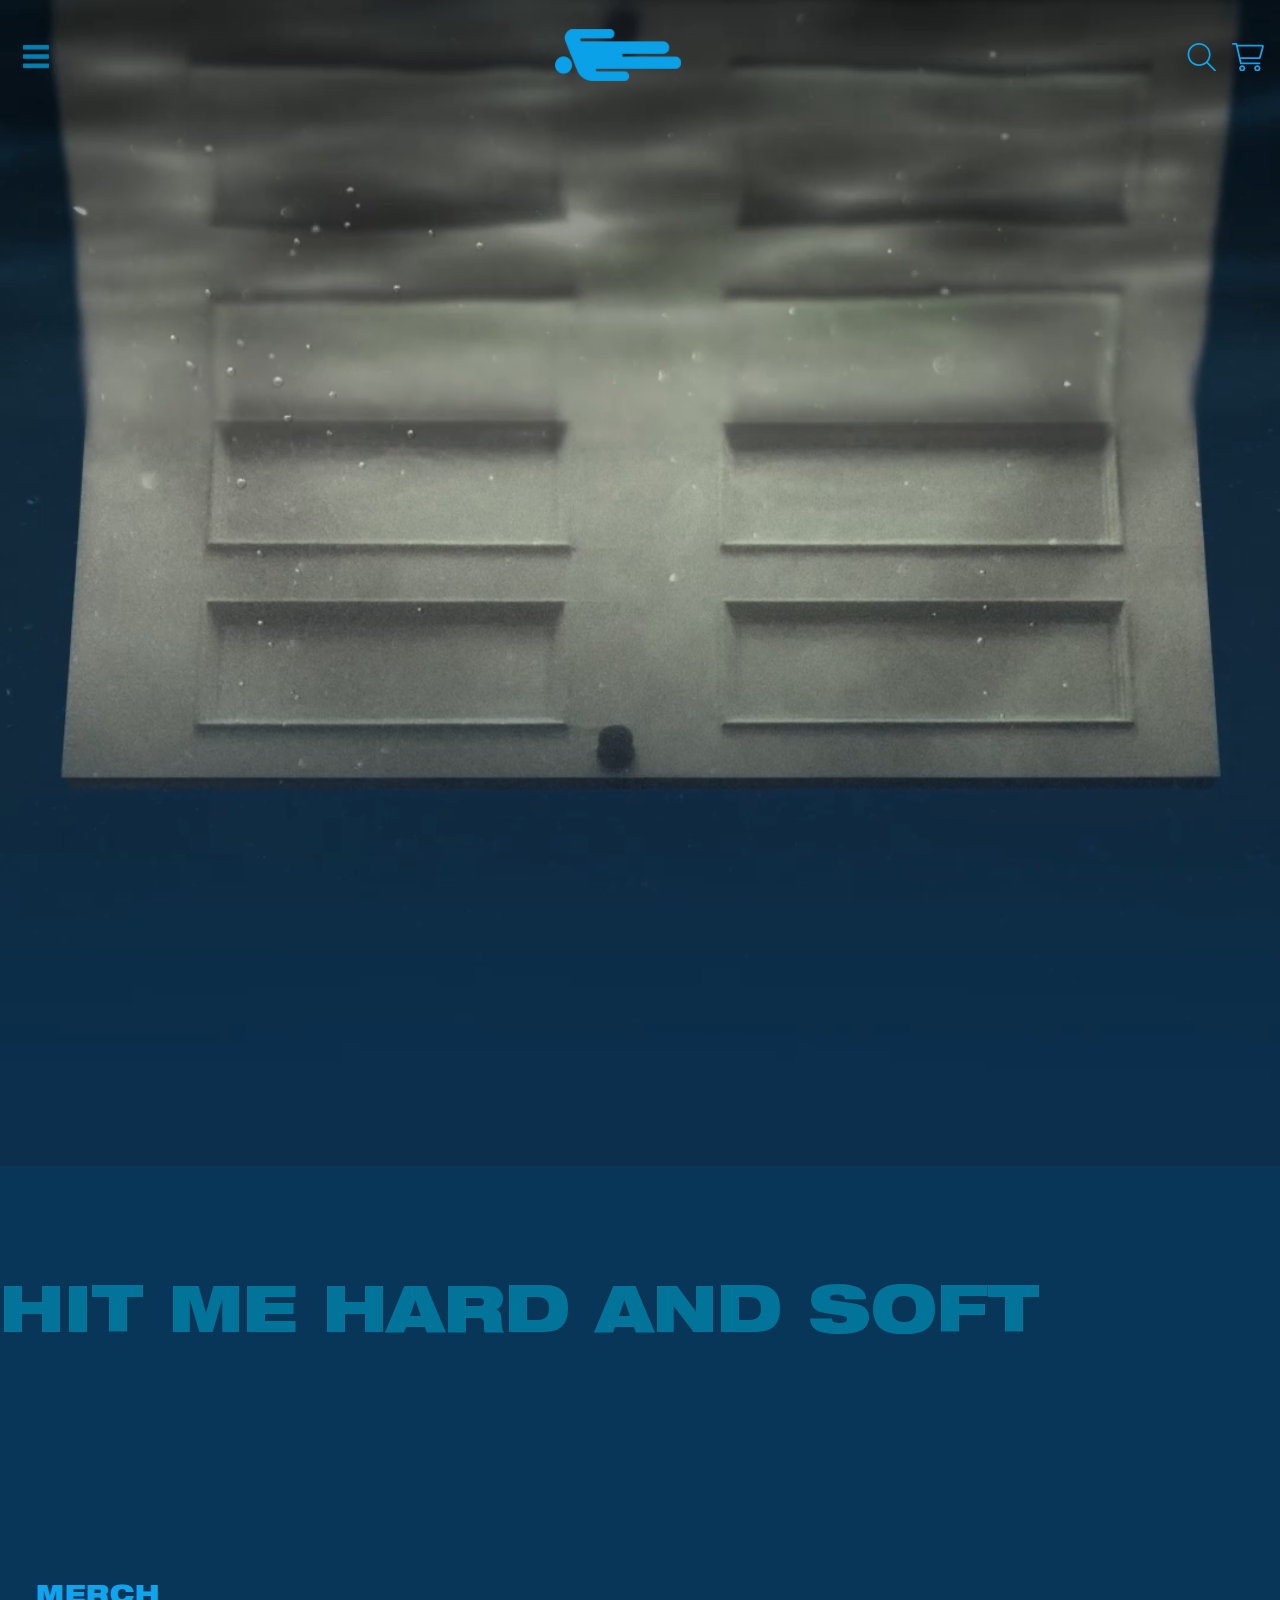
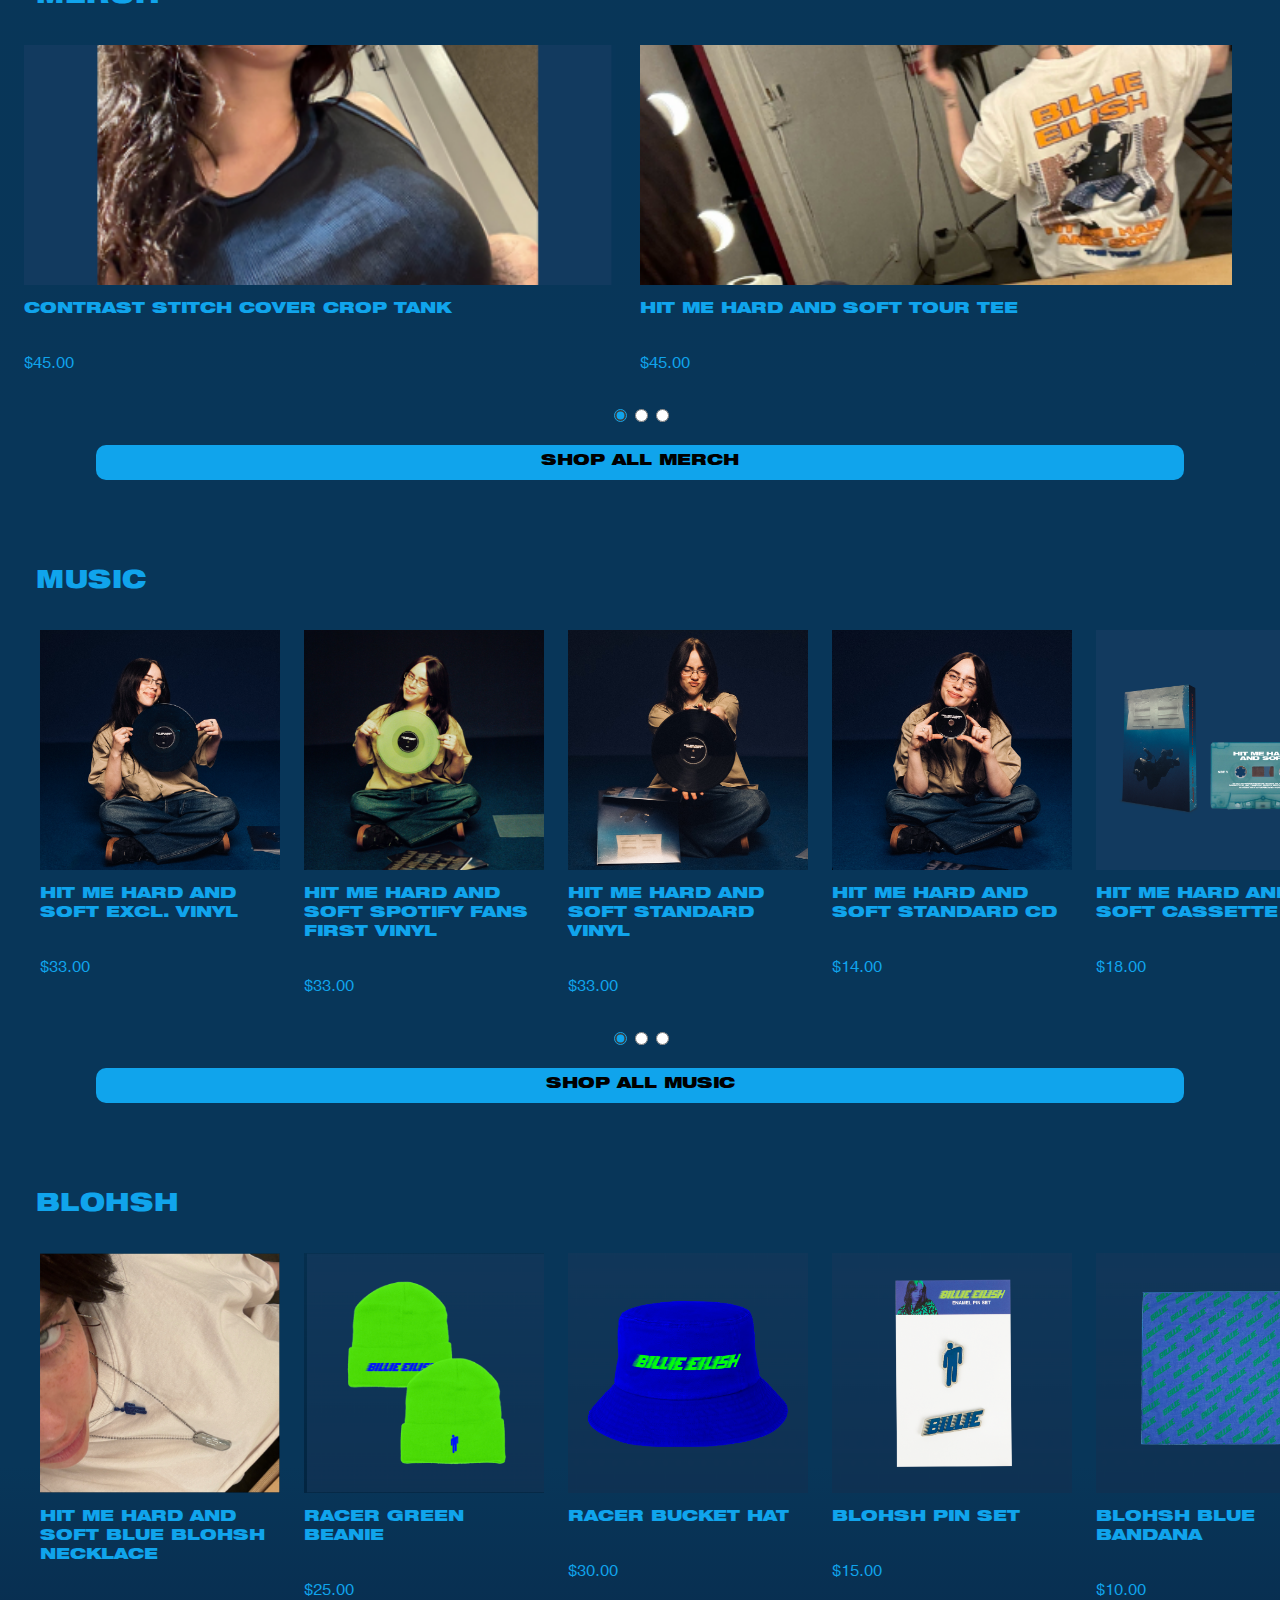
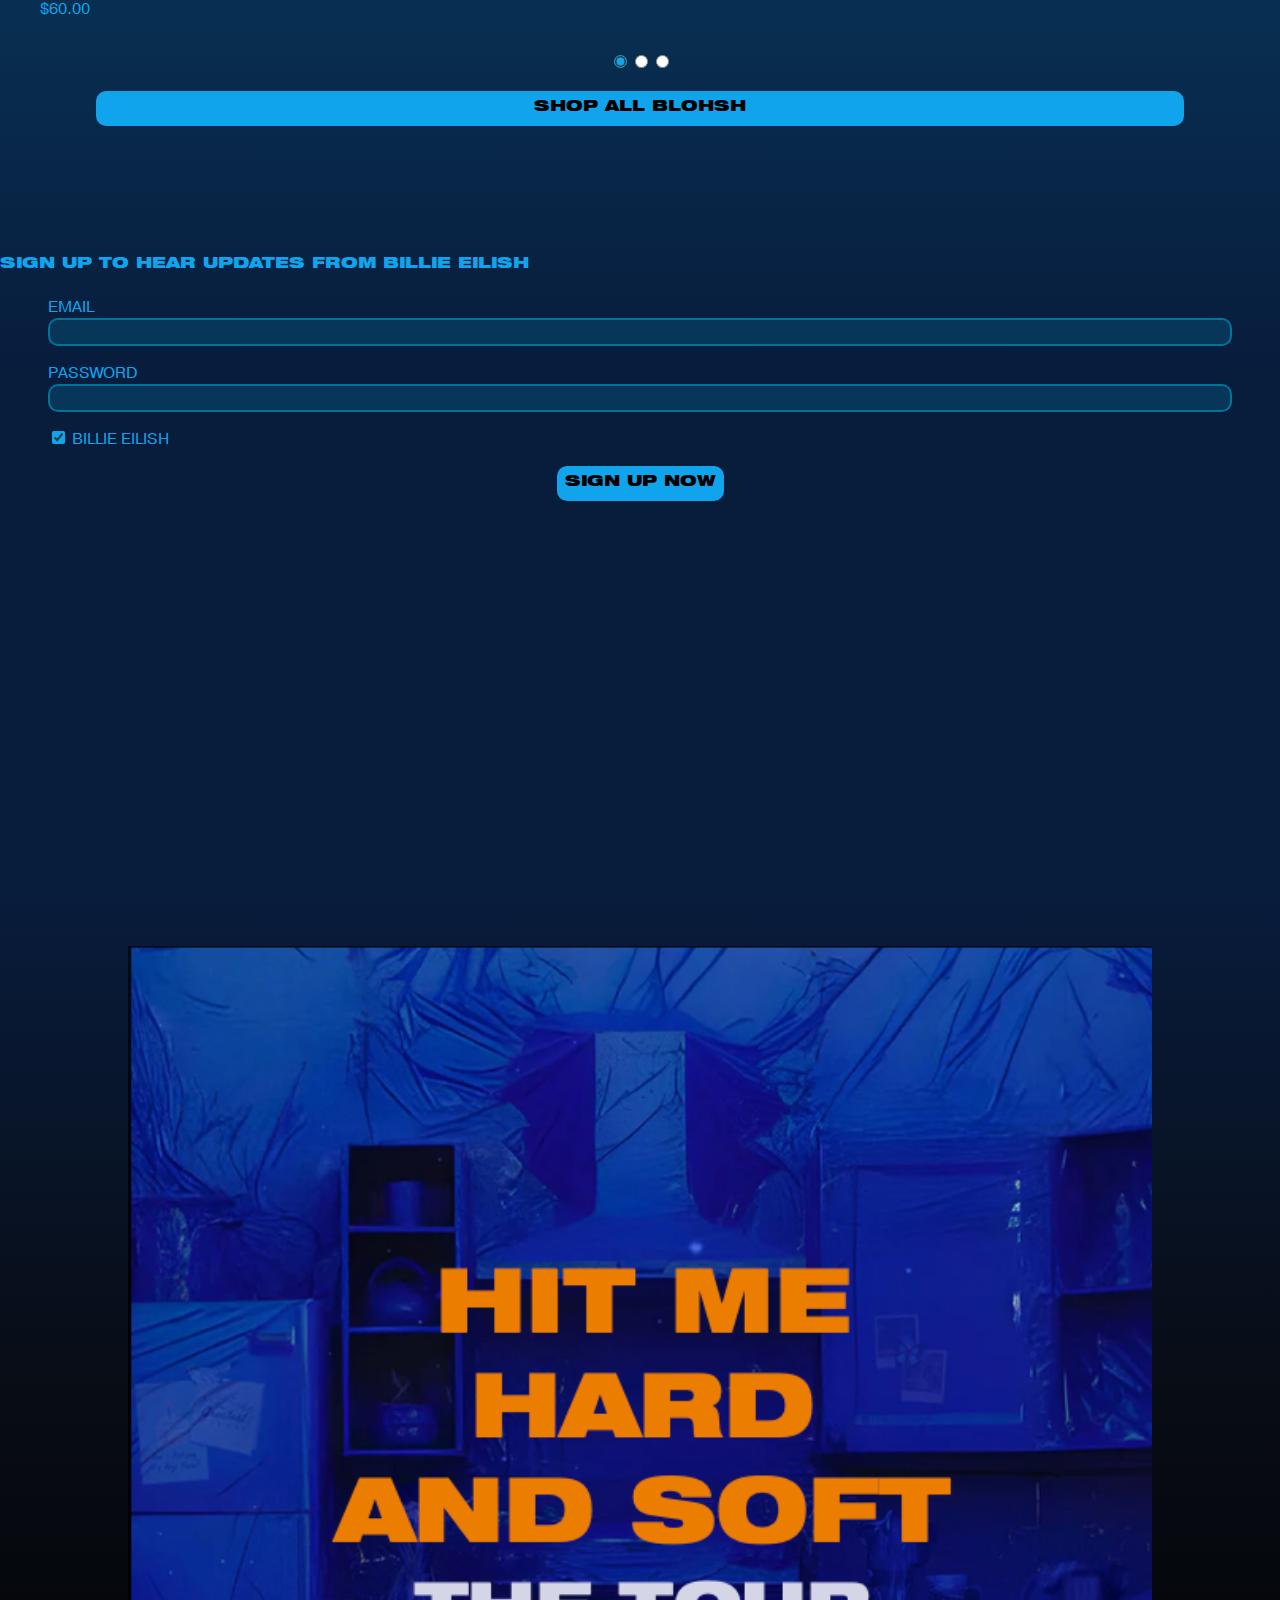
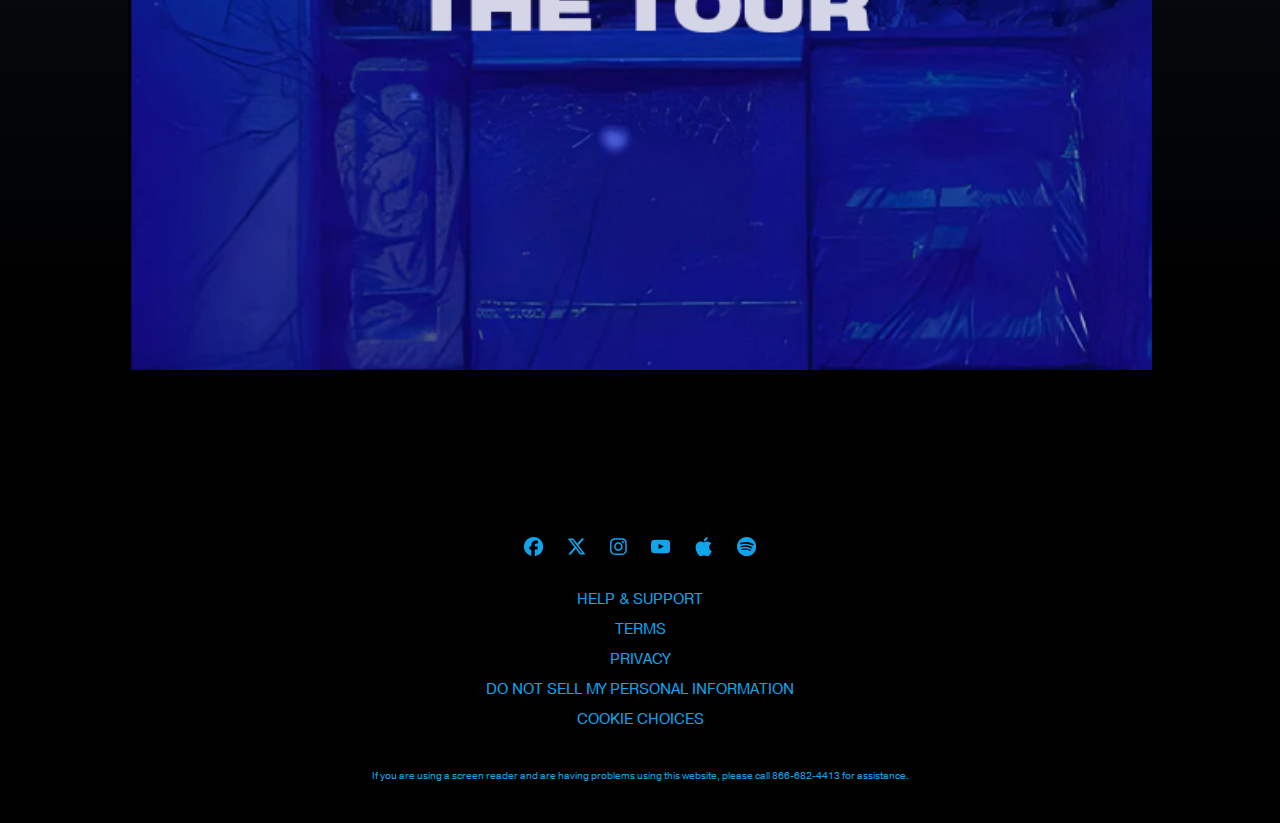
==== commit 4717bcd2: "!" ====
--- a/index.html
+++ b/index.html
@@ -195,13 +195,13 @@
 				</ul>
 
 				<div>
-					<label class="text-shadow">
+					<label class="text-shadow" aria-label="kleding 1 van 3">
 						<input type="radio" name="radios" value="1" checked />
 					</label>
-					<label class="text-shadow">
+					<label class="text-shadow" aria-label="kleding 2 van 3">
 						<input type="radio" name="radios" value="2" />
 					</label>
-					<label class="text-shadow">
+					<label class="text-shadow" aria-label="kleding 3 van 3">
 						<input type="radio" name="radios" value="3" />
 					</label>
 				</div>
@@ -271,13 +271,13 @@
 
 				<div>
 					<label class="text-shadow">
-						<input type="radio" name="radios" value="1" checked />
-					</label>
-					<label class="text-shadow">
-						<input type="radio" name="radios" value="2" />
-					</label>
-					<label class="text-shadow">
-						<input type="radio" name="radios" value="3" />
+						<input type="radio" name="radios1" value="1" checked />
+					</label>
+					<label class="text-shadow">
+						<input type="radio" name="radios1" value="2" />
+					</label>
+					<label class="text-shadow">
+						<input type="radio" name="radios1" value="3" />
 					</label>
 				</div>
 
@@ -359,13 +359,13 @@
 
 				<div>
 					<label class="text-shadow">
-						<input type="radio" name="radios" value="1" checked />
-					</label>
-					<label class="text-shadow">
-						<input type="radio" name="radios" value="2" />
-					</label>
-					<label class="text-shadow">
-						<input type="radio" name="radios" value="3" />
+						<input type="radio" name="radios2" value="1" checked />
+					</label>
+					<label class="text-shadow">
+						<input type="radio" name="radios2" value="2" />
+					</label>
+					<label class="text-shadow">
+						<input type="radio" name="radios2" value="3" />
 					</label>
 				</div>
 
--- a/styles/style.css
+++ b/styles/style.css
@@ -2,21 +2,7 @@
 /* ------------------------ FONT ----------------------- */
 /*********************************************************/
 
-@font-face {
-  /* Equity A text - regular */
-  font-family: 'billiefont';
-  src: url("../fonts/font.woff") format('woff');
-  font-weight: normal;
-  font-style: normal;
-}
-
-@font-face {
-  /* Equity A text - regular */
-  font-family: 'billiefont2';
-  src: url("../fonts/billiefont2.woff") format('woff');
-  font-weight: normal;
-  font-style: normal;
-}
+
 
 
 
@@ -29,14 +15,19 @@
 /* ------------------- CSS REMEDY ----------------------- */
 /*********************************************************/
 
-*, *::after, *::before {
-  box-sizing: border-box;  
-}
-*:focus-visible, *::after, *::before{
+*,
+*::after,
+*::before {
+  box-sizing: border-box;
+}
+
+*:focus-visible,
+*::after,
+*::before {
   border: 2px solid white;
 }
 
-html{
+html {
   scroll-behavior: smooth;
 }
 
@@ -47,32 +38,7 @@
 /* ----------------- CUSTOM PROPERTIES ----------------- */
 /*********************************************************/
 
-:root {
-  /* --------------------------LIGHT/DARK MODE------------------------------ */
-  color-scheme:light dark;
-
-  --accent-color:var(--color-theme);
-  /* ----------------------------------------------------------------------- */
-
-	--color-text: #10a4ec;
-	--color-background:#083659;
-  --color-tour: #ec7d02;
-  --color-tour-white: #FFFFFF;
-
-	--general-color: black;
-	--header-gradient: linear-gradient(transparent, transparent);
-	--menu-gradient: linear-gradient(black, black);
-	/* --button-color:#fff; */
-	--button-background: transparent;
-
-  /* --------shop buttons------- */
-  --color-shop: black;
-  --color-shop-button: #10a4ec;
-
-  --color-border:#027399;
-  --whiteSpace: 1em;
-
-}
+
 
 
 
@@ -83,10 +49,10 @@
 /*********************************************************/
 
 body {
-	color: var(--color-text);
-	background-color: var(--color-background);
-	text-transform: uppercase;
-	font-family: 'billiefont';
+  color: var(--color-text);
+  background-color: var(--color-background);
+  text-transform: uppercase;
+  font-family: 'billiefont';
   margin: 0;
   background-image: linear-gradient(#083658, #083658, #083658, #083658, #083659, #083659, #083659, #081c3c, #081c3c, #080c14, black, black);
 }
@@ -156,9 +122,10 @@
   position: relative;
 }
 
-section:nth-of-type(2) ul li div a:nth-of-type(1){
+section:nth-of-type(2) ul li div a:nth-of-type(1) {
   left: 0;
 }
+
 section:nth-of-type(2) ul li div a:nth-of-type(2) {
   right: -1em;
 }
@@ -204,7 +171,7 @@
 
 /* ----------- MERCH RADIOS -------------*/
 
-section:nth-of-type(2) > div{
+section:nth-of-type(2)>div {
   display: flex;
   margin: 1em 0;
   width: 100%;
@@ -219,16 +186,17 @@
 /* ----------- MERCH SCROLL ANIMATION -------------*/
 
 
-section:nth-of-type(2):has(div label:nth-of-type(2) input:checked) ul li{
+section:nth-of-type(2):has(div label:nth-of-type(2) input:checked) ul li {
   transform: translateX(calc(-200% - 3em));
 }
+
 section:nth-of-type(2):has(div label:nth-of-type(3) input:checked) ul li {
   transform: translateX(calc(-400% - 6em));
 }
 
 /* ----------- MERCH BUTTON -------------*/
 
-section:nth-of-type(2) > a {
+section:nth-of-type(2)>a {
   position: absolute;
   left: 6em;
   right: 6em;
@@ -241,7 +209,7 @@
   border-radius: 10px;
 }
 
-section:nth-of-type(2) > a:hover {
+section:nth-of-type(2)>a:hover {
   color: var(--color-shop-button);
   border: 1px solid var(--color-shop-button);
   background-color: var(--color-background);
@@ -258,10 +226,11 @@
   list-style-type: none;
   gap: 1.5em;
 }
+
 section:nth-of-type(3) ul li a {
   color: var(--color-shop-button);
   text-decoration: none;
-  
+
   width: 15em;
   display: flex;
   flex-direction: column;
@@ -333,7 +302,7 @@
 
 /* ----------- MUSIC BUTTON -------------*/
 
-section:nth-of-type(3) > a {
+section:nth-of-type(3)>a {
   position: absolute;
   left: 6em;
   right: 6em;
@@ -346,7 +315,7 @@
   border-radius: 10px;
 }
 
-section:nth-of-type(3) > a:hover {
+section:nth-of-type(3)>a:hover {
   color: var(--color-shop-button);
   border: 1px solid var(--color-shop-button);
   background-color: var(--color-background);
@@ -441,7 +410,7 @@
 
 /* ---------- BLOHSH BUTTON -------------*/
 
-section:nth-of-type(4) > a {
+section:nth-of-type(4)>a {
   position: absolute;
   left: 6em;
   right: 6em;
@@ -524,9 +493,9 @@
 }
 
 section:nth-of-type(6) a:hover {
-    color: var(--color-shop-button);
-    border: 1px solid var(--color-shop-button);
-    background-color: #081c3c;
+  color: var(--color-shop-button);
+  border: 1px solid var(--color-shop-button);
+  background-color: #081c3c;
 }
 
 
@@ -537,7 +506,7 @@
 /* ----------------------- FOOTER ---------------------- */
 /*********************************************************/
 
-footer ul{
+footer ul {
   padding: 0;
   margin: 0;
 }
@@ -553,7 +522,7 @@
 
   display: block;
   margin: 10px 0;
-  
+
 }
 
 footer p {
--- a/styles/overall.css
+++ b/styles/overall.css
@@ -74,11 +74,16 @@
 /*********************************************************/
 /* ----------------- CUSTOM PROPERTIES ----------------- */
 /*********************************************************/
-
 :root {
-    --color-text: #10a4ec;
+    /* --------------------------LIGHT/DARK MODE------------------------------ */
+    color-scheme: light dark;
+
+    --accent-color: var(--color-theme);
+    /* ----------------------------------------------------------------------- */
+
+    --color-text: light-dark(#10a4ec, #ec7d02);
     --color-background: #083659;
-    --color-tour: #ec7d02;
+    --color-tour: light-dark(#ec7d02, #10a4ec);
     --color-tour-white: #FFFFFF;
 
     --general-color: black;
@@ -93,8 +98,8 @@
 
     --color-border: #027399;
     --whiteSpace: 1em;
-}
-
+
+}
 
 
 
@@ -109,7 +114,8 @@
 
     display: flex;
     align-items: center;
-    justify-content: space-between;
+    /* justify-content: space-between; */
+    gap: 1em;
 
     position: fixed;
     z-index: 10;
@@ -126,6 +132,7 @@
     padding: 0.5em 0;
     color: var(--color-text);
     text-decoration: none;
+
 }
 
 header>a:first-of-type {
@@ -133,6 +140,7 @@
     grid-template-columns: min-content min-content;
     grid-gap: 0.25em;
     align-items: center;
+    margin: 0 auto;
 }
 
 header>a:first-of-type img {
